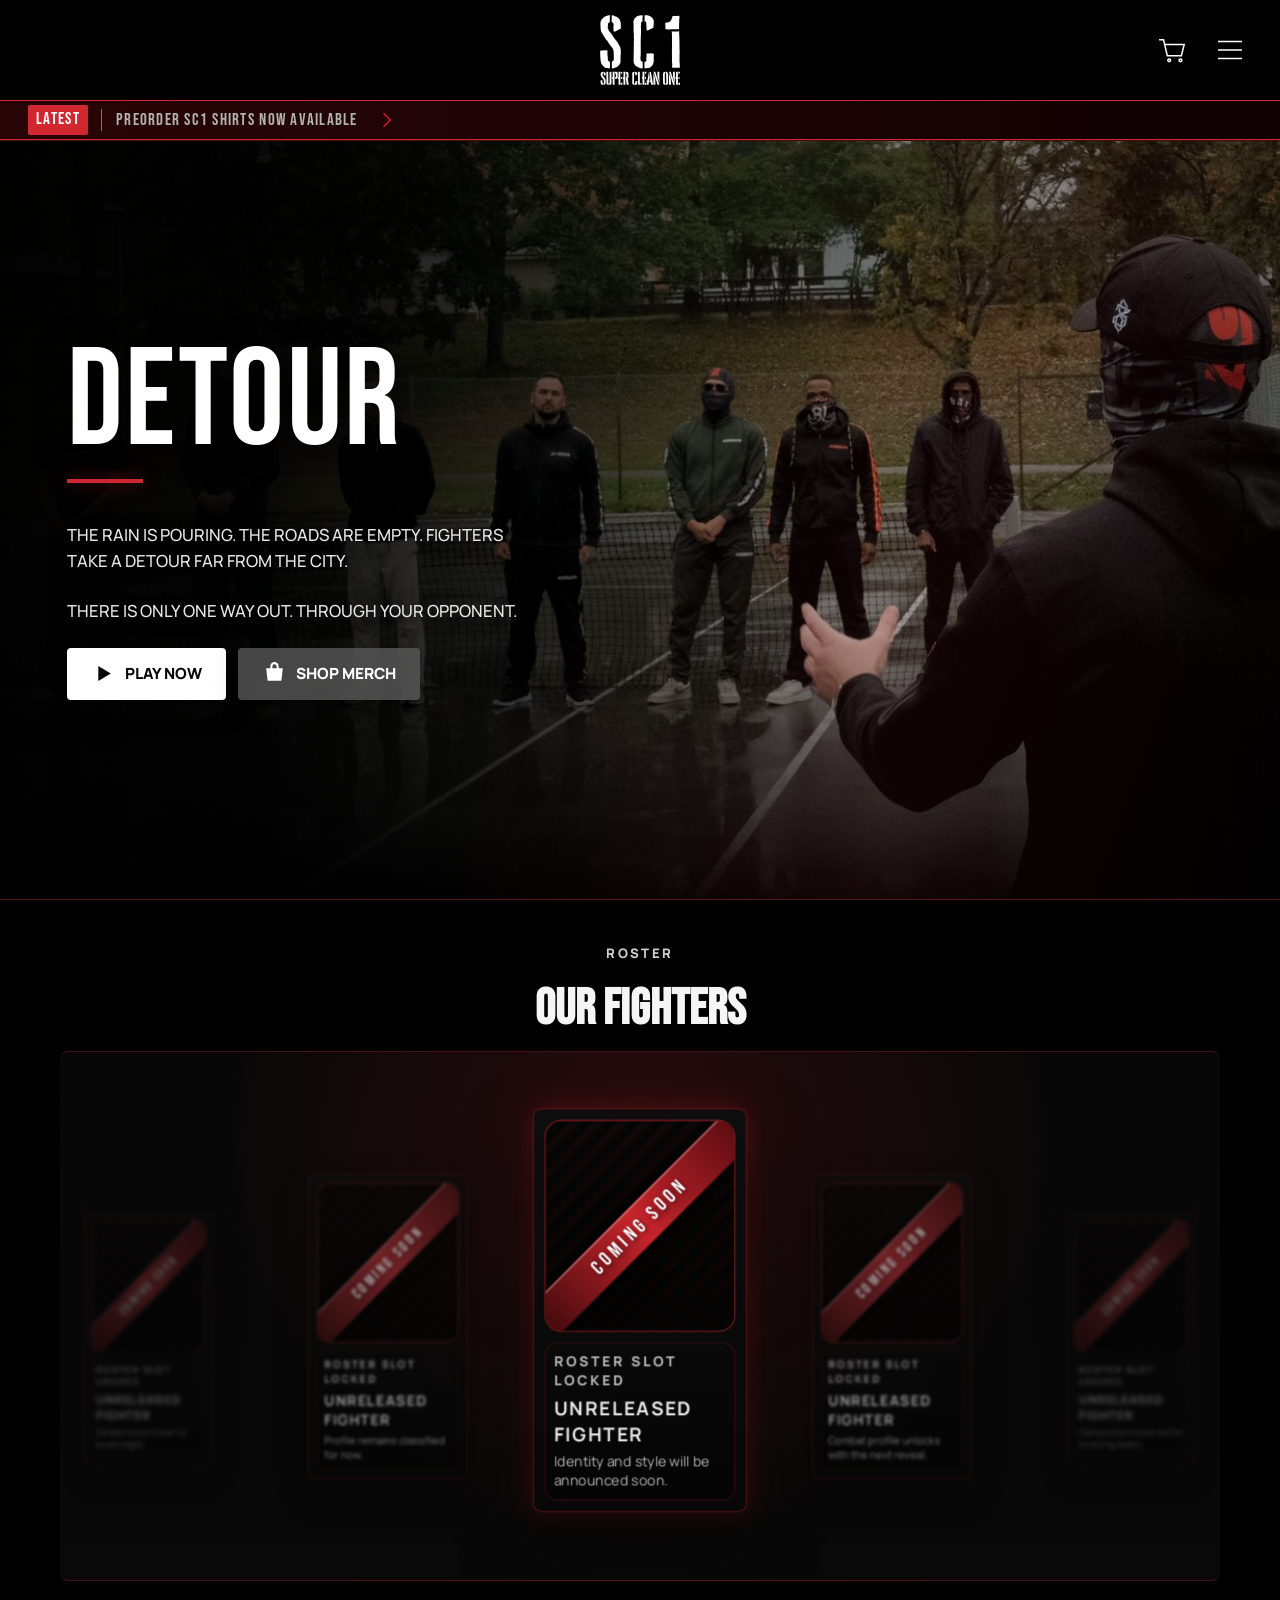
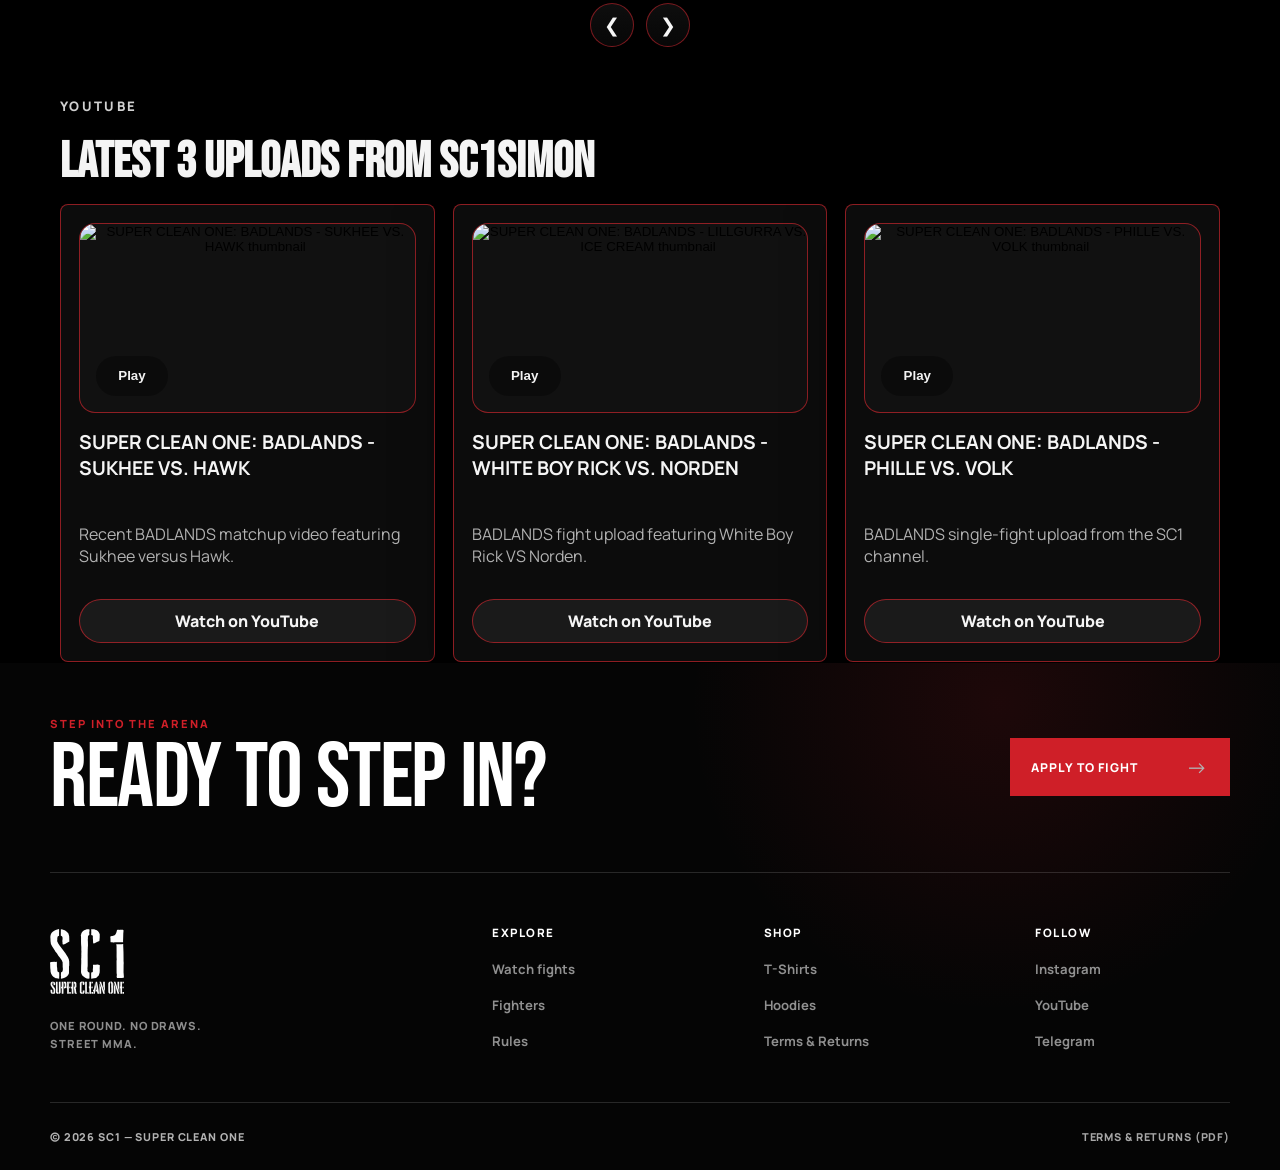
==== index.html @ 1b4fb719 "Add files via upload" ====
<!doctype html>
<html lang="en">
  <head>
    <meta charset="UTF-8" />
    <meta name="viewport" content="width=device-width, initial-scale=1.0" />
    <title>SC1 / Super Clean One | Street MMA by SC1Simon</title>
    <meta
      name="description"
      content="Official SC1 (Super Clean One) website by SC1Simon. Watch street MMA fights, meet the fighters, read the rules, apply to compete, and shop official merch."
    />
    <meta name="author" content="SC1Simon" />
    <meta name="robots" content="index,follow,max-image-preview:large,max-snippet:-1,max-video-preview:-1" />
    <link rel="canonical" href="https://supercleanone.com/" />
    <meta property="og:site_name" content="SC1 / Super Clean One" />
    <meta property="og:type" content="website" />
    <meta property="og:locale" content="en_US" />
    <meta property="og:title" content="SC1 / Super Clean One | Street MMA by SC1Simon" />
    <meta
      property="og:description"
      content="Official SC1 website by SC1Simon for street MMA fights, fighters, rules, applications, and official Super Clean One merch."
    />
    <meta property="og:url" content="https://supercleanone.com/" />
    <meta property="og:image" content="https://supercleanone.com/sc3.jpg" />
    <meta property="og:image:alt" content="SC1 Super Clean One street MMA fighters" />
    <meta name="twitter:card" content="summary_large_image" />
    <meta name="twitter:title" content="SC1 / Super Clean One | Street MMA by SC1Simon" />
    <meta
      name="twitter:description"
      content="Official SC1 website by SC1Simon for street MMA fights, fighters, rules, applications, and official merch."
    />
    <meta name="twitter:image" content="https://supercleanone.com/sc3.jpg" />
    <meta name="twitter:image:alt" content="SC1 Super Clean One street MMA fighters" />
    <meta name="theme-color" content="#050505" />
    <link rel="me" href="https://linktr.ee/sc1simon" />
    <link rel="me" href="https://www.instagram.com/sc1simon/" />
    <link rel="me" href="https://www.youtube.com/@sc1simon" />
    <link rel="me" href="https://kick.com/sc1simon" />
    <link rel="preconnect" href="https://fonts.googleapis.com" />
    <link rel="preconnect" href="https://fonts.gstatic.com" crossorigin />
    <link
      href="https://fonts.googleapis.com/css2?family=Bebas+Neue&family=Cinzel:wght@600;700;800&family=Manrope:wght@400;500;600;700;800&display=swap"
      rel="stylesheet"
    />
    <link rel="stylesheet" href="style.css?v=20261017hero1" />
    <link rel="icon" href="favicon.ico" type="image/x-icon" />
    <script type="application/ld+json">
      {
        "@context": "https://schema.org",
        "@graph": [
          {
            "@type": "Organization",
            "@id": "https://supercleanone.com/#organization",
            "name": "SC1",
            "alternateName": ["Super Clean One", "SC1Simon"],
            "url": "https://supercleanone.com/",
            "description": "SC1, also known as Super Clean One, is the street MMA platform and official brand connected to SC1Simon.",
            "logo": {
              "@type": "ImageObject",
              "url": "https://supercleanone.com/sc1.svg"
            },
            "sameAs": [
              "https://linktr.ee/sc1simon",
              "https://www.instagram.com/sc1simon/",
              "https://www.youtube.com/@sc1simon",
              "https://kick.com/sc1simon"
            ]
          },
          {
            "@type": "WebSite",
            "@id": "https://supercleanone.com/#website",
            "url": "https://supercleanone.com/",
            "name": "SC1",
            "alternateName": "Super Clean One",
            "description": "Official SC1 and Super Clean One website by SC1Simon.",
            "publisher": {
              "@id": "https://supercleanone.com/#organization"
            },
            "inLanguage": "en"
          },
          {
            "@type": "WebPage",
            "@id": "https://supercleanone.com/#webpage",
            "url": "https://supercleanone.com/",
            "name": "SC1 / Super Clean One | Street MMA by SC1Simon",
            "description": "Official SC1 website by SC1Simon for street MMA fights, fighters, rules, applications, and official merchandise.",
            "isPartOf": {
              "@id": "https://supercleanone.com/#website"
            },
            "about": {
              "@id": "https://supercleanone.com/#organization"
            },
            "primaryImageOfPage": {
              "@type": "ImageObject",
              "url": "https://supercleanone.com/sc3.jpg"
            },
            "inLanguage": "en"
          }
        ]
      }
    </script>
    <link rel="stylesheet" href="navigation.css?v=20260930nav5" />
  </head>
  <body>
    <div class="page-shell">
      <div class="file-notice" id="fileNotice" hidden>
        <div class="wrap file-notice-inner">
          <strong>YouTube playback needs the localhost version of this site.</strong>
          <a href="http://localhost:8081/" target="_blank" rel="noopener noreferrer">Open localhost version</a>
        </div>
      </div>

<div id="sc1-navigation"></div>

      <main id="app-view-shell">
        <section class="app-view is-active" data-view="home">
          <main id="top">
            <section class="hero hero-video" aria-labelledby="home-feature-title">
              <div class="hero-media" aria-hidden="true">
                <img class="hero-media-video" src="sc1hero.jpeg" alt="" />
                <div class="hero-media-overlay"></div>
              </div>
              <div class="hero-feature">
                <h1 class="hero-feature-title" id="home-feature-title">Detour</h1>

                <p class="hero-feature-description">
                  THE RAIN IS POURING. THE ROADS ARE EMPTY. FIGHTERS TAKE A DETOUR FAR FROM THE CITY.<br>
                  THERE IS ONLY ONE WAY OUT. THROUGH YOUR OPPONENT.
                </p>
                <div class="hero-actions">
                  <a class="button hero-play-button" href="https://www.youtube.com/playlist?list=PLPYLKNd1GJ5s" target="_blank" rel="noopener noreferrer">
                    <svg viewBox="0 0 24 24" aria-hidden="true"><path d="M7 4.8v14.4L19 12 7 4.8Z"></path></svg>
                    PLAY NOW
                  </a>
                  <button class="button hero-info-button tab-button" type="button" data-view="webshop">
                    <svg viewBox="0 0 24 24" aria-hidden="true"><path d="M4 7h16l-1.4 12H5.4L4 7Zm4-2a4 4 0 0 1 8 0v2h-2V5a2 2 0 0 0-4 0v2H8V5Z"></path></svg>
                    SHOP MERCH
                  </button>
                </div>
              </div>
            </section>

            <section class="section wrap" id="fighters">
              <div class="section-heading">
                <p class="eyebrow">Roster</p>
                <h2>Our Fighters</h2>
              </div>

              <div class="fighter-carousel" data-fighter-carousel>
                <div class="fighter-viewport">
                  <div class="fighter-track">
                    <article class="fighter-card is-active">
                      <div class="fighter-media">
                        <video autoplay muted loop playsinline preload="metadata" poster="https://images.pexels.com/videos/6296158/free-video-6296158.jpg">
                          <source src="sc1header.mp4#t=2" type="video/mp4" />
                        </video>
                        <div class="fighter-media-mask" aria-hidden="true"></div>
                        <div class="fighter-ribbon" aria-hidden="true"><span>COMING SOON</span></div>
                      </div>
                      <div class="fighter-copy fighter-copy-obscured">
                        <p class="fighter-placeholder-kicker">Roster slot locked</p>
                        <h3>Unreleased Fighter</h3>
                        <p>Details reveal closer to event night.</p>
                      </div>
                    </article>

                    <article class="fighter-card">
                      <div class="fighter-media">
                        <video autoplay muted loop playsinline preload="metadata" poster="https://images.pexels.com/videos/6296158/free-video-6296158.jpg">
                          <source src="sc1header.mp4#t=9" type="video/mp4" />
                        </video>
                        <div class="fighter-media-mask" aria-hidden="true"></div>
                        <div class="fighter-ribbon" aria-hidden="true"><span>COMING SOON</span></div>
                      </div>
                      <div class="fighter-copy fighter-copy-obscured">
                        <p class="fighter-placeholder-kicker">Roster slot locked</p>
                        <h3>Unreleased Fighter</h3>
                        <p>Profile remains classified for now.</p>
                      </div>
                    </article>

                    <article class="fighter-card">
                      <div class="fighter-media">
                        <video autoplay muted loop playsinline preload="metadata" poster="https://images.pexels.com/videos/6296158/free-video-6296158.jpg">
                          <source src="sc1header.mp4#t=14" type="video/mp4" />
                        </video>
                        <div class="fighter-media-mask" aria-hidden="true"></div>
                        <div class="fighter-ribbon" aria-hidden="true"><span>COMING SOON</span></div>
                      </div>
                      <div class="fighter-copy fighter-copy-obscured">
                        <p class="fighter-placeholder-kicker">Roster slot locked</p>
                        <h3>Unreleased Fighter</h3>
                        <p>Identity and style will be announced soon.</p>
                      </div>
                    </article>

                    <article class="fighter-card">
                      <div class="fighter-media">
                        <video autoplay muted loop playsinline preload="metadata" poster="https://images.pexels.com/videos/6296158/free-video-6296158.jpg">
                          <source src="sc1header.mp4#t=18" type="video/mp4" />
                        </video>
                        <div class="fighter-media-mask" aria-hidden="true"></div>
                        <div class="fighter-ribbon" aria-hidden="true"><span>COMING SOON</span></div>
                      </div>
                      <div class="fighter-copy fighter-copy-obscured">
                        <p class="fighter-placeholder-kicker">Roster slot locked</p>
                        <h3>Unreleased Fighter</h3>
                        <p>Combat profile unlocks with the next reveal.</p>
                      </div>
                    </article>

                    <article class="fighter-card">
                      <div class="fighter-media">
                        <video autoplay muted loop playsinline preload="metadata" poster="https://images.pexels.com/videos/6296158/free-video-6296158.jpg">
                          <source src="sc1header.mp4#t=22" type="video/mp4" />
                        </video>
                        <div class="fighter-media-mask" aria-hidden="true"></div>
                        <div class="fighter-ribbon" aria-hidden="true"><span>COMING SOON</span></div>
                      </div>
                      <div class="fighter-copy fighter-copy-obscured">
                        <p class="fighter-placeholder-kicker">Roster slot locked</p>
                        <h3>Unreleased Fighter</h3>
                        <p>Card position reserved for incoming talent.</p>
                      </div>
                    </article>
                  </div>
                </div>
                <div class="fighter-controls" aria-label="Fighter carousel controls">
                  <button class="fighter-nav fighter-nav-prev" type="button" data-fighter-prev aria-label="Show previous fighter">&#10094;</button>
                  <button class="fighter-nav fighter-nav-next" type="button" data-fighter-next aria-label="Show next fighter">&#10095;</button>
                </div>
              </div>
            </section>

            <section class="section wrap" id="videos">
              <div class="section-heading">
                <p class="eyebrow">YouTube</p>
                <h2>Latest 3 uploads from sc1simon</h2>
              </div>
                 <!-- <p>Youtube video selction update.</p> -->
              <div class="video-grid">
                  <article class="video-card">
                  <button class="video-frame video-trigger" type="button" data-video-id="k3VHu0-hpQ0" data-video-title="SUPER CLEAN ONE: BADLANDS - SUKHEE VS. HAWK" aria-label="Play SUPER CLEAN ONE BADLANDS SUKHEE VS HAWK">
                    <img src="https://i.ytimg.com/vi/k3VHu0-hpQ0/hqdefault.jpg" alt="SUPER CLEAN ONE: BADLANDS - SUKHEE VS. HAWK thumbnail" />
                    <span class="play-badge">Play</span>
                  </button>
                  <h3>SUPER CLEAN ONE: BADLANDS - SUKHEE VS. HAWK</h3>
                  <p>Recent BADLANDS matchup video featuring Sukhee versus Hawk.</p>
                  <a class="video-link" href="https://www.youtube.com/watch?v=k3VHu0-hpQ0&t=8s" target="_blank" rel="noopener noreferrer">Watch on YouTube</a>
                </article>

                   <article class="video-card">
                    <button class="video-frame video-trigger" type="button" data-video-id="allAbmKfoO0" data-video-title="SUPER CLEAN ONE: BADLANDS - LILLGURRA VS. ICE CREAM" aria-label="Play SUPER CLEAN ONE BADLANDS LILLGURRA VS ICE CREAM">
                    <img src="https://img.youtube.com/vi/allAbmKfoO0/hqdefault.jpg" alt="SUPER CLEAN ONE: BADLANDS - LILLGURRA VS. ICE CREAM thumbnail" />
                    <span class="play-badge">Play</span>
                    </button>
                    <h3>SUPER CLEAN ONE: BADLANDS - WHITE BOY RICK VS. NORDEN</h3>
                    <p>BADLANDS fight upload featuring White Boy Rick VS Norden.</p>
                    <a class="video-link" href="https://youtu.be/allAbmKfoO0?si=AfAGwlllGnm7_3hS" target="_blank" rel="noopener noreferrer">Watch on YouTube</a>
                  </article>
                <article class="video-card">
                  <button class="video-frame video-trigger" type="button" data-video-id="M23rOOVJ6Jk" data-video-title="SUPER CLEAN ONE: BADLANDS - PHILLE VS. VOLK" aria-label="Play SUPER CLEAN ONE BADLANDS PHILLE VS VOLK">
                    <img src="https://i.ytimg.com/vi/M23rOOVJ6Jk/hqdefault.jpg" alt="SUPER CLEAN ONE: BADLANDS - PHILLE VS. VOLK thumbnail" />
                    <span class="play-badge">Play</span>
                  </button>
                  <h3>SUPER CLEAN ONE: BADLANDS - PHILLE VS. VOLK</h3>
                  <p>BADLANDS single-fight upload from the SC1 channel.</p>
                  <a class="video-link" href="https://www.youtube.com/watch?v=M23rOOVJ6Jk" target="_blank" rel="noopener noreferrer">Watch on YouTube</a>
                </article>

              </div>
            </section>
          </main>
        </section>

        <section class="app-view" data-view="about">
          <div class="about-shell wrap">
            <div class="about-hero-card">
              <p class="about-eyebrow">SC1 Rules</p>
              <h1>sc1simon – ONE ROUND MMA BATTLE 1v1</h1>
              <p class="about-intro">Official competition rules for the SC1 one-round format, designed for controlled full-contact competition with fighter safety as the priority.</p>
            </div>

            <div class="about-quick-nav" aria-label="SC1 rules sections">
              <button class="about-quick-link" type="button" data-about-target="about-format">Format</button>
              <button class="about-quick-link" type="button" data-about-target="about-equipment">Equipment</button>
              <button class="about-quick-link" type="button" data-about-target="about-techniques">Techniques</button>
              <button class="about-quick-link" type="button" data-about-target="about-safety">Safety</button>
              <button class="about-quick-link" type="button" data-about-target="about-compensation">Compensation</button>
              <button class="about-quick-link" type="button" data-about-target="about-conduct">Conduct</button>
            </div>

            <div class="about-grid">
              <article class="about-card about-card--feature" id="about-format">
                <h2>1. Format</h2>
                <ul>
                  <li>The match consists of one round with no time limit.</li>
                  <li>The bout may be decided by knockout, technical knockout, choke submission, or referee stoppage.</li>
                  <li>The referee may stop or conclude the match at any time in the interest of fighter safety.</li>
                  <li>The match is conducted as controlled full contact competition under these rules.</li>
                  <li>Participation is voluntary and based on informed consent.</li>
                </ul>
              </article>

              <article class="about-card about-card--side" id="about-equipment">
                <h2>2. Equipment</h2>
                <ul>
                  <li>Mandatory MMA gloves, provided by SC1.</li>
                  <li>Mandatory mouthguard, provided by fighter.</li>
                  <li>Mandatory groin protection, provided by fighter.</li>
                  <li>Optional hand wraps, provided by fighter.</li>
                </ul>
              </article>

              <article class="about-card about-card--feature" id="about-techniques">
                <h2>3. Permitted Techniques</h2>
                <ul>
                  <li>Punches, elbows, kicks, knees and headbutts.</li>
                  <li>Wrestling, clinch work, takedowns, and positional control.</li>
                  <li>Choke submissions.</li>
                  <li>Pulling clothes.</li>
                  <li>Grabbing the fence.</li>
                </ul>
                <h3>Prohibited Techniques</h3>
                <ul>
                  <li>Joint locks or limb submissions.</li>
                  <li>Strikes to the back of the head, spine, groin, or throat.</li>
                  <li>Knees or kicks to the head of a grounded opponent (grounded as in any of the following parts touch the ground: knee, elbow, buttocks).</li>
                  <li>Eye gouging, biting or pulling hair.</li>
                </ul>
                <p class="about-note">The referee has final authority over rule enforcement.</p>
              </article>

              <article class="about-card about-card--side" id="about-safety">
                <h2>4. Safety and Consent</h2>
                <ul>
                  <li>Fighters compete only while conscious and able to defend themselves.</li>
                  <li>If a fighter loses consciousness or cannot intelligently defend, the referee will immediately stop the match.</li>
                  <li>No further contact is permitted after a stoppage.</li>
                </ul>
              </article>

              <article class="about-card" id="about-compensation">
                <h2>5. Compensation</h2>
                <ul>
                  <li>Each fighter receives participation compensation of 500 SEK / 50 EURO upon entering the match and competing in good faith.</li>
                  <li>An additional discretionary performance bonus of 500–2500 SEK / 50–250 EURO may be awarded based on overall performance and competitiveness.</li>
                  <li>Total potential compensation per fighter ranges between 500–3000 SEK / 50–300 EURO.</li>
                  <li>A fighter may voluntarily stop the match at any time, including while still capable of continuing. Doing so results in a loss and forfeits participation compensation. Safety and freedom of choice take priority.</li>
                </ul>
              </article>

              <article class="about-card" id="about-conduct">
                <h2>6. Matching and Conduct</h2>
                <ul>
                  <li>Fighters are matched as closely as possible in weight and skill level.</li>
                  <li>Standard maximum weight difference is 5 kg unless mutually agreed.</li>
                  <li>Unsportsmanlike conduct may result in disqualification.</li>
                  <li>All participants acknowledge the inherent risks of full contact competition and must sign a waiver prior to competing.</li>
                </ul>
              </article>
            </div>
          </div>
        </section>

        <section class="app-view" data-view="webshop"></section>
        <section class="app-view" data-view="athletes"></section>
        <section class="app-view" data-view="gallery"></section>
        <section class="app-view" data-view="apply">
          <main class="apply-main wrap" aria-label="Apply page">
            <section class="apply-banner" aria-label="Apply banner">
              <div class="apply-banner-copy wrap">
              </div>
            </section>

            <section class="apply-intro wrap" aria-labelledby="apply-title">
              <h1 class="apply-title" id="apply-title"><span class="apply-title-line">Apply To Fight</span><span class="apply-title-line">Under SC1</span></h1>
              <p class="apply-subhead"><strong>If the foundation of our fight club doesn’t fit you, don’t even bother to contact us</strong></p>
              <p class="apply-step"><strong>STEP 1: DOWNLOAD THE APP TELEGRAM FROM YOUR APP-STORE</strong></p>
              <p class="apply-step"><strong>STEP 2: WRITE TO US - OUR USERNAME IS: Sc1Simon</strong></p>
              <p class="apply-or">or click here:</p>
              <a class="apply-link" href="https://telegram.me/+ohwFt9qF6LZlNjE8" target="_blank" rel="noopener noreferrer">https://telegram.me/+ohwFt9qF6LZlNjE8</a>
              <hr class="apply-divider" />
              <a class="apply-rules-btn" href="index.html#about">RULES</a>
              <p class="apply-help"><em>If you are having trouble with the Telegram app, Follow this instructions:</em></p>
              <p class="apply-help"><em>If you can't send a message to us in Telegram because of the problem that we are not "mutual contact", simply follow this steps: When you reach homescreen, tap the search icon at the top right. Type: Spam info bot and open the chat Press on RESTART and then "Can't message non-contacts" and then confirm the last question.</em></p>
            </section>
          </main>
        </section>
      </main>

      <div class="video-modal" id="videoModal" hidden>
        <div class="video-modal-backdrop" data-close-video></div>
        <div class="video-modal-dialog" role="dialog" aria-modal="true" aria-labelledby="videoModalTitle">
          <div class="video-modal-head">
            <h2 id="videoModalTitle">SC1 Video</h2>
            <button class="video-modal-close" id="closeVideoModal" type="button" aria-label="Close video">Close</button>
          </div>
          <div class="video-modal-player" id="videoModalPlayer"></div>
        </div>
      </div>
    </div>

    <script src="sc1-config.js"></script>
    <script src="navigation.js?v=20260930nav4"></script>
    <script src="app.js?v=20260930nav2"></script>
  </body>
</html>
---- style.css ----
:root {
  --bg: #050505;
  --paper: rgba(14, 14, 14, 0.9);
  --ink: #f5f5f5;
  --muted: #b2b2b2;
  --line: rgba(255, 255, 255, 0.22);
  --shop-outline-red: #d3272f;
  --shop-outline-red-soft: rgba(211, 39, 47, 0.65);
  --accent: #dcdcdc;
  --accent-dark: #7a7a7a;
  --shadow: 0 22px 56px rgba(0, 0, 0, 0.5);
  --radius: 8px;
}

body[data-active-view="home"] {
  --line: var(--shop-outline-red-soft);
}

body[data-active-view="home"] .fight-card:hover,
body[data-active-view="home"] .video-card:hover,
body[data-active-view="home"] .fighter-card:hover,
body[data-active-view="home"] .live-card-item-featured,
body[data-active-view="home"] .site-footer-btn:hover,
body[data-active-view="home"] .social-strip a {
  border-color: var(--shop-outline-red-soft);
}

* {
  box-sizing: border-box;
}

html {
  scroll-behavior: smooth;
}

body {
  margin: 0;
  font-family: "Manrope", "Segoe UI", sans-serif;
  color: var(--ink);
  background:
    radial-gradient(circle at 15% 0%, rgba(255, 255, 255, 0.12), transparent 34%),
    radial-gradient(circle at 86% 14%, rgba(180, 180, 180, 0.1), transparent 30%),
    linear-gradient(180deg, #050505 0%, #111111 100%);
}

/* Hide page-level scrollbar on non-gallery pages; gallery uses its own scroller. */
html,
body {
  -ms-overflow-style: auto;
  scrollbar-width: thin;
  scrollbar-color: rgba(255, 255, 255, 0.25) transparent;
}

*::-webkit-scrollbar {
  width: 10px;
  height: 10px;
}

*::-webkit-scrollbar-thumb {
  background: rgba(255, 255, 255, 0.25);
}

*::-webkit-scrollbar-track {
  background: transparent;
}

a {
  color: inherit;
  text-decoration: none;
}

.page-shell {
  position: relative;
  min-height: 100vh;
  overflow-x: hidden;
}

.page-shell::before,
.page-shell::after {
  content: "";
  position: absolute;
  inset: auto;
  pointer-events: none;
}

.page-shell::before {
  top: 84px;
  right: -120px;
  width: 320px;
  height: 320px;
  border-radius: 50%;
  background: rgba(255, 255, 255, 0.04);
  filter: blur(18px);
}

.page-shell::after {
  left: -120px;
  bottom: 180px;
  width: 280px;
  height: 280px;
  border-radius: 50%;
  background: rgba(255, 255, 255, 0.03);
  filter: blur(22px);
}

.wrap {
  width: min(1160px, calc(100vw - 40px));
  margin: 0 auto;
}

.app-view {
  display: none;
}

.app-view.is-active {
  display: block;
}

.app-view > main {
  padding-top: 0;
}

.site-nav .tab-button {
  padding: 9px 12px;
  border: 0;
  border-radius: 6px;
  background: transparent;
  color: var(--muted);
  position: relative;
  overflow: hidden;
  transition: none;
  font: inherit;
  font-weight: 700;
  text-transform: uppercase;
  letter-spacing: 0.06em;
  font-size: 0.9rem;
  cursor: pointer;
}

.site-nav .tab-button::after {
  content: "";
  position: absolute;
  left: 10px;
  right: 10px;
  bottom: 4px;
  height: 2px;
  background: linear-gradient(90deg, transparent, rgba(255, 255, 255, 0.95), transparent);
  transform: scaleX(0);
  opacity: 0;
  transition: none;
}

.site-nav .tab-button:hover,
.site-nav .tab-button.active {
  background: transparent;
  color: var(--ink);
  transform: none;
  filter: none;
  text-shadow: none;
}

.site-nav .tab-button:hover::after,
.site-nav .tab-button.active::after {
  transform: scaleX(1);
  opacity: 1;
}

.file-notice {
  position: sticky;
  top: 0;
  z-index: 40;
  border-bottom: 1px solid var(--line);
  background: rgba(8, 8, 8, 0.94);
  backdrop-filter: blur(12px);
}

.file-notice-inner {
  display: flex;
  justify-content: space-between;
  align-items: center;
  gap: 16px;
  padding: 12px 0;
}

.file-notice strong {
  color: var(--ink);
}

.file-notice a {
  display: inline-flex;
  align-items: center;
  justify-content: center;
  min-height: 40px;
  padding: 0 14px;
  border: 1px solid var(--line);
  border-radius: 999px;
  background: rgba(255, 255, 255, 0.08);
  color: var(--ink);
  font-weight: 800;
}

.site-footer {
  padding: 18px 0 24px;
}

.site-footer-social {
  display: flex;
  justify-content: flex-end;
  align-items: center;
  gap: 8px;
}

.site-footer-btn {
  display: inline-flex;
  align-items: center;
  justify-content: center;
  min-height: 34px;
  min-width: 34px;
  padding: 0;
  border: 1px solid var(--line);
  border-radius: 999px;
  background: rgba(255, 255, 255, 0.05);
  color: var(--muted);
  transition: color 0.24s ease, border-color 0.24s ease, transform 0.24s ease, background 0.24s ease;
}

.site-footer-btn svg {
  width: 16px;
  height: 16px;
  display: block;
  stroke: currentColor;
  stroke-width: 1.8;
  fill: none;
}

.site-footer-btn:hover {
  color: var(--ink);
  border-color: rgba(255, 255, 255, 0.42);
  background: rgba(255, 255, 255, 0.1);
  transform: translateY(-1px);
}

.site-header {
  display: flex;
  justify-content: space-between;
  align-items: center;
  gap: 16px;
  padding: 6px 0 2px;
  z-index: 35;
  transition: none;
}

main {
  padding-top: 0;
}

.brand {
  display: inline-flex;
  align-items: center;
  gap: 14px;
}

.brand-logo {
  width: 68px;
  height: 68px;
  border-radius: 8px;
  object-fit: contain;
  padding: 4px;
  display: block;
}

.brand-mark {
  display: inline-flex;
  align-items: center;
  justify-content: center;
  width: 68px;
  height: 68px;
  border-radius: 8px;
  background: #f1f1f1;
  color: #111;
  font-family: "Bebas Neue", Impact, sans-serif;
  font-size: 2rem;
  letter-spacing: 0.08em;
}

.brand-copy {
  font-weight: 800;
  letter-spacing: 0.02em;
}

.site-nav {
  display: inline-flex;
  gap: 8px;
  padding: 8px;
  border: 0;
  border-radius: 8px;
  background: transparent;
  backdrop-filter: blur(10px);
  box-shadow: none;
  overflow: visible;
}

.site-nav-desktop {
  display: none;
}

#primaryNav {
  display: none;
}

.site-nav-right {
  justify-self: end;
}

.site-nav a {
  padding: 9px 12px;
  border-radius: 6px;
  border: 0;
  background: transparent;
  color: var(--muted);
  position: relative;
  overflow: hidden;
  transition: none;
  font-weight: 700;
  text-transform: uppercase;
  letter-spacing: 0.06em;
  font-size: 0.9rem;
}

.site-nav a::after {
  content: "";
  position: absolute;
  left: 10px;
  right: 10px;
  bottom: 4px;
  height: 2px;
  background: linear-gradient(90deg, transparent, rgba(255, 255, 255, 0.95), transparent);
  transform: scaleX(0);
  opacity: 0;
  transition: none;
}

.site-nav a:hover {
  background: transparent;
  color: var(--ink);
  transform: none;
  filter: none;
  text-shadow: none;
}

.site-nav a.active,
.site-nav a[aria-current="page"] {
  background: transparent;
  color: var(--ink);
  transform: none;
  filter: none;
  text-shadow: none;
}

.site-nav a:hover::after {
  transform: scaleX(1);
  opacity: 1;
}

.site-nav a.active::after,
.site-nav a[aria-current="page"]::after {
  transform: scaleX(1);
  opacity: 1;
}

.site-nav .nav-cta {
  display: inline-flex;
}

.nav-dropdown {
  position: relative;
  display: inline-flex;
  align-items: center;
  padding-bottom: 10px;
  margin-bottom: -10px;
}

.nav-dropdown::after {
  content: "";
  position: absolute;
  top: 100%;
  left: -24px;
  right: -24px;
  height: 14px;
}

.nav-dropdown-trigger {
  display: inline-flex;
  align-items: center;
  gap: 6px;
}

.nav-dropdown-trigger:focus-visible {
  outline: 1px solid rgba(255, 255, 255, 0.55);
  outline-offset: 2px;
}

.dropdown-caret {
  font-size: 0.66em;
  line-height: 1;
}

.nav-dropdown-menu {
  position: absolute;
  top: calc(100% - 1px);
  right: 0;
  min-width: 132px;
  padding: 4px;
  border: 1px solid var(--line);
  border-radius: 8px;
  background: rgba(8, 8, 8, 0.96);
  box-shadow: 0 14px 28px rgba(0, 0, 0, 0.5);
  display: flex;
  flex-direction: column;
  gap: 2px;
  z-index: 120;
  opacity: 0;
  visibility: hidden;
  transform: translateY(6px);
  transition: opacity 0.14s ease, transform 0.14s ease, visibility 0s linear 0.18s;
}

.nav-dropdown:hover .nav-dropdown-menu,
.nav-dropdown:focus-within .nav-dropdown-menu,
.nav-dropdown.is-open .nav-dropdown-menu {
  opacity: 1;
  visibility: visible;
  transform: translateY(0);
  transition-delay: 0s;
}

.nav-dropdown-link {
  width: 100%;
  text-align: left;
  padding: 10px 12px;
  border: 0;
  border-radius: 6px;
  background: transparent;
  color: var(--muted);
  font: inherit;
  font-weight: 700;
  text-transform: uppercase;
  letter-spacing: 0.06em;
  font-size: 0.82rem;
  cursor: pointer;
  text-decoration: none;
}

.nav-dropdown-link:hover,
.nav-dropdown-link:focus-visible {
  color: var(--ink);
  background: rgba(255, 255, 255, 0.08);
  outline: none;
}

.menu-close {
  display: none;
}

.nav-toggle {
  display: none;
  align-items: center;
  justify-content: center;
  min-height: 46px;
  padding: 0 16px;
  border: 1px solid var(--line);
  border-radius: 8px;
  background: rgba(255, 255, 255, 0.06);
  color: var(--ink);
  font: inherit;
  font-weight: 800;
  cursor: pointer;
}

.hero {
  position: relative;
  display: grid;
  grid-template-columns: minmax(0, 1fr);
  gap: 24px;
  align-items: stretch;
  padding: 16px 0 20px;
}

.hero-video {
  min-height: 720px;
  padding: 0 0 24px;
  border-radius: 0;
  overflow: hidden;
}

.hero-media {
  position: absolute;
  inset: 0;
  background: #050505;
}

.hero-media-video {
  width: 100%;
  height: 100%;
  border: 0;
  object-fit: cover;
  object-position: center 30%;
  display: block;
}

.hero-media-overlay {
  position: absolute;
  top: 0;
  left: 0;
  width: 100%;
  height: 44%;
  background:
    linear-gradient(180deg, rgba(6, 6, 6, 0.7), rgba(30, 30, 30, 0.42) 58%, rgba(6, 6, 6, 0));
}

.hero-floating-title {
  position: absolute;
  top: clamp(44px, 9vw, 120px);
  left: 50%;
  margin: 0;
  z-index: 2;
  pointer-events: none;
  transform: translateX(-50%);
  font-family: "Cinzel", "Times New Roman", serif;
  font-size: clamp(2.1rem, 6.5vw, 5.2rem);
  line-height: 0.95;
  letter-spacing: 0.08em;
  text-transform: uppercase;
  color: var(--shop-outline-red);
  -webkit-text-stroke: 0.6px rgba(8, 8, 8, 0.65);
  text-shadow:
    0 1px 0 rgba(20, 8, 8, 0.92),
    0 2px 0 rgba(18, 7, 7, 0.88),
    0 3px 0 rgba(15, 6, 6, 0.84),
    0 7px 14px rgba(0, 0, 0, 0.56),
    0 14px 28px rgba(0, 0, 0, 0.44),
    0 0 24px rgba(211, 39, 47, 0.38);
  mix-blend-mode: normal;
  animation: heroTitleFloat 4.6s ease-in-out infinite;
}



.hero-copy,
.feature-card,
.format-card,
.quote-panel,
.stack-item,
.cta-panel {
  border: 1px solid var(--line);
  border-radius: var(--radius);
  background: var(--paper);
  box-shadow: var(--shadow);
  backdrop-filter: blur(10px);
}

.hero-copy {
  position: relative;
  z-index: 1;
  display: grid;
  align-self: start;
  align-content: start;
  justify-items: center;
  text-align: center;
  width: 100%;
  max-width: 100%;
  justify-self: stretch;
  padding: clamp(24px, 3.2vw, 42px);
  min-height: auto;
  background: linear-gradient(180deg, rgba(18, 18, 18, 0.62), rgba(18, 18, 18, 0.52));
}

.hero-copy h1 {
  font-size: clamp(2rem, 5.6vw, 3.8rem);
  max-width: none;
  white-space: nowrap;
  margin-inline: auto;
}

.eyebrow {
  margin: 0 0 14px;
  color: #d0d0d0;
  font-size: 0.82rem;
  font-weight: 800;
  letter-spacing: 0.18em;
  text-transform: uppercase;
}

h1,
h2,
h3,
strong {
  color: var(--ink);
}

h1,
h2,
h3 {
  margin: 0;
  white-space: pre-line;
}

h1 {
  max-width: 11ch;
  font-family: "Bebas Neue", Impact, sans-serif;
  font-size: clamp(4rem, 10vw, 7rem);
  line-height: 0.92;
  letter-spacing: 0.02em;
  text-transform: uppercase;
}

h2 {
  font-family: "Bebas Neue", Impact, sans-serif;
  font-size: clamp(2rem, 4vw, 3.1rem);
  line-height: 0.95;
  text-transform: uppercase;
}

h3 {
  font-size: 1.2rem;
  margin-bottom: 10px;
}

p,
span {
  color: var(--muted);
  white-space: pre-line;
}

.hero-text,
.feature-card p,
.format-card p,
.quote-panel p,
.cta-panel p,
.stack-item span {
  line-height: 1.7;
}

.hero-text {
  max-width: 60ch;
  margin: 18px 0 0;
  font-size: 1.08rem;
}

.hero-actions {
  display: flex;
  gap: 12px;
  flex-wrap: nowrap;
  margin-top: 0;
  justify-content: flex;
  align-items: flex-end;
  position: absolute;
  left: clamp(12px, 2vw, 24px);
  right: clamp(12px, 2vw, 24px);
  bottom: clamp(12px, 2vw, 24px);
  z-index: 3;
  pointer-events: none;
}

.hero-actions .button {
  pointer-events: auto;
}

.about-shell {
  padding: 18px 0 34px;
  display: flex;
  flex-direction: column;
  align-items: center;
  gap: 16px;
}
@media (max-width: 600px) {
  .apply-intro {
    padding: 0 16px;
    text-align: left;
  }

  .apply-title {
    font-size: clamp(24px, 7vw, 32px);
    line-height: 1.2;
  }

  .apply-link {
    font-size: 14px;
    word-break: break-all; /* Viktigt för långa länkar */
  }

  .apply-help {
    font-size: 14px;
    line-height: 1.4;
  }
}





.about-hero-card {
  width: min(100%, 980px);
  margin: 0;
  padding: clamp(24px, 4vw, 38px);
  border: 1px solid var(--line);
  border-radius: 24px;
  background: linear-gradient(145deg, rgba(255,255,255,0.08), rgba(255,255,255,0.02));
  box-shadow: 0 24px 54px rgba(0, 0, 0, 0.32);
  text-align: left;
}

.about-eyebrow {
  margin: 0 0 8px;
  font-size: 0.8rem;
  letter-spacing: 0.25em;
  text-transform: uppercase;
  color: var(--muted);
  text-align: left;
}

.about-hero-card h1 {
  margin: 0 0 10px;
  font-family: "Bebas Neue", Impact, sans-serif;
  font-size: clamp(2.5rem, 4.8vw, 4.25rem);
  line-height: 0.94;
  letter-spacing: 0.04em;
  text-transform: uppercase;
  text-align: left;
  white-space: normal;
  overflow: visible;
  text-overflow: clip;
  max-width: 11ch;
}

.about-intro {
  margin: 0;
  max-width: 62ch;
  color: var(--muted);
  line-height: 1.75;
  text-align: left;
}

.about-quick-nav {
  width: min(100%, 980px);
  display: grid;
  grid-template-columns: repeat(6, minmax(0, 1fr));
  gap: 10px;
}

.about-quick-link {
  min-height: 48px;
  padding: 0 14px;
  border: 1px solid rgba(255, 255, 255, 0.12);
  border-radius: 999px;
  background: rgba(255, 255, 255, 0.05);
  color: var(--ink);
  font: inherit;
  font-size: 0.84rem;
  font-weight: 800;
  letter-spacing: 0.08em;
  text-transform: uppercase;
  cursor: pointer;
  transition: transform 0.2s ease, border-color 0.2s ease, background 0.2s ease, box-shadow 0.2s ease;
}

.about-quick-link:hover {
  transform: translateY(-2px);
  border-color: rgba(255, 255, 255, 0.26);
  background: rgba(255, 255, 255, 0.08);
  box-shadow: 0 12px 28px rgba(0, 0, 0, 0.18);
}

.about-grid {
  display: grid;
  grid-template-columns: repeat(12, minmax(0, 1fr));
  gap: 18px;
  width: min(100%, 980px);
  align-items: start;
}

.about-card {
  grid-column: span 6;
  border: 1px solid var(--line);
  border-radius: 20px;
  padding: 24px;
  background: rgba(255, 255, 255, 0.04);
  box-shadow: inset 0 1px 0 rgba(255, 255, 255, 0.04), 0 16px 36px rgba(0, 0, 0, 0.24);
  text-align: left;
}

.about-card--feature {
  grid-column: span 7;
}

.about-card--side {
  grid-column: span 5;
}

.apply-main {
  padding-top: 16px;
  padding-bottom: 56px;
}

.apply-banner {
  background-image: url("sc1banner.png");
  background-size: cover;
  background-position: center;
  background-repeat: no-repeat;
  width: 100%;
  min-height: 240px; /* ändra höjd efter smak */
  display: flex;
  align-items: center;
}


.apply-banner::before {
  content: "";
  position: absolute;
  inset: 0;
  background: repeating-linear-gradient(
    -22deg,
    rgba(255, 255, 255, 0.04) 0,
    rgba(255, 255, 255, 0.04) 10px,
    transparent 10px,
    transparent 24px
  );
  opacity: 0.55;
  pointer-events: none;
}

.apply-banner-copy {
  position: relative;
  height: 100%;
  display: grid;
  align-content: end;
  justify-items: center;
  text-align: center;
  padding-bottom: clamp(20px, 4vw, 34px);
}

.apply-kicker {
  margin: 0;
  font-size: 0.8rem;
  letter-spacing: 0.24em;
  text-transform: uppercase;
  font-weight: 800;
  color: rgba(255, 255, 255, 0.8);
}

.apply-intro {
  display: grid;
  gap: 12px;
  justify-items: center;
  text-align: center;
  padding-top: clamp(28px, 5vw, 46px);
}

.apply-title {
  margin: 0;
  font-family: "Bebas Neue", Impact, sans-serif;
  font-size: clamp(2rem, 6vw, 4.8rem);
  line-height: 1;
  letter-spacing: 0.05em;
  text-transform: uppercase;
  color: #f5f5f5;
  width: 100%;
  max-width: none;
  text-align: center;
}

.apply-title-line {
  display: block;
  white-space: nowrap;
}

.apply-title-line + .apply-title-line {
  margin-top: 4px;
}

.apply-subhead {
  margin: 0;
  max-width: 62ch;
  font-size: clamp(1.02rem, 1.7vw, 1.22rem);
  line-height: 1.6;
  font-weight: 700;
  color: rgba(255, 255, 255, 0.9);
}

.apply-step {
  margin: 0;
  max-width: 62ch;
  font-size: clamp(0.98rem, 1.5vw, 1.1rem);
  line-height: 1.6;
  font-weight: 800;
  letter-spacing: 0.02em;
  text-transform: uppercase;
}

.apply-or {
  margin: 0;
  font-size: 0.95rem;
  letter-spacing: 0.08em;
  text-transform: uppercase;
  color: rgba(255, 255, 255, 0.7);
}

.apply-link {
  display: inline-flex;
  align-items: center;
  justify-content: center;
  padding: 12px 18px;
  border: 1px solid rgba(255, 255, 255, 0.3);
  border-radius: 8px;
  font-weight: 700;
  letter-spacing: 0.02em;
  background: rgba(255, 255, 255, 0.06);
}

.apply-divider {
  width: min(620px, 90%);
  height: 1px;
  border: 0;
  background: rgba(255, 255, 255, 0.18);
  margin: 6px 0;
}

.apply-rules-btn {
  display: inline-flex;
  align-items: center;
  justify-content: center;
  padding: 12px 22px;
  border-radius: 8px;
  border: 1px solid rgba(255, 255, 255, 0.32);
  background: rgba(255, 255, 255, 0.04);
  font-weight: 800;
  letter-spacing: 0.1em;
  text-transform: uppercase;
}

.apply-help {
  margin: 0;
  max-width: 72ch;
  font-size: 0.95rem;
  line-height: 1.75;
  font-style: italic;
  color: rgba(255, 255, 255, 0.78);
}

@media (max-width: 760px) {
  .apply-main {
    padding-top: 10px;
  }

  .apply-banner {
    display: none;
  }

  .apply-banner-copy {
    padding-bottom: 18px;
  }
}

.about-card h2 {
  margin: 0 0 10px;
  font-family: "Bebas Neue", Impact, sans-serif;
  font-size: 1.45rem;
  letter-spacing: 0.06em;
  text-transform: uppercase;
  text-align: left;
}

.about-card h3 {
  margin: 18px 0 10px;
  font-family: "Bebas Neue", Impact, sans-serif;
  font-size: 1.05rem;
  letter-spacing: 0.06em;
  text-transform: uppercase;
  padding-top: 14px;
  border-top: 1px solid rgba(255, 255, 255, 0.08);
}

.about-card ul {
  margin: 0;
  padding-left: 18px;
  list-style: disc;
  color: var(--muted);
  line-height: 1.7;
  max-width: none;
}

.about-card li + li {
  margin-top: 10px;
}

.about-note {
  margin-top: 14px;
  color: var(--ink);
  font-weight: 700;
}

.app-view[data-view="webshop"] main {
  padding-top: 0 !important;
}

.app-view[data-view="webshop"] .panel {
  margin-top: 0;
}

.app-view[data-view="gallery"] .gallery-main {
  margin-top: 0 !important;
  height: calc(100vh - 84px) !important;
}

.app-view[data-view="gallery"] .event-gallery-section {
  height: calc(100vh - 84px) !important;
}

.hero-actions .button-right {
  margin-left: auto;
  background: #ededed;
  border-color: #ededed;
  color: #111;
}

.button {
  display: inline-flex;
  align-items: center;
  justify-content: center;
  min-height: 48px;
  padding: 0 18px;
  border-radius: 8px;
  font-weight: 800;
  position: relative;
  overflow: hidden;
  transition: transform 0.22s ease, background 0.22s ease, border-color 0.22s ease, box-shadow 0.22s ease, filter 0.22s ease;
}

.button::after {
  content: "";
  position: absolute;
  top: -120%;
  left: -40%;
  width: 36%;
  height: 340%;
  background: linear-gradient(180deg, transparent, rgba(255, 255, 255, 0.7), transparent);
  transform: rotate(20deg) translateX(-220%);
  transition: transform 0.45s ease;
  pointer-events: none;
}

.button:hover {
  transform: translateY(-5px) scale(1.08);
  filter: brightness(1.22) saturate(1.14);
  box-shadow: 0 0 0 1px rgba(255, 255, 255, 0.28), 0 18px 42px rgba(255, 255, 255, 0.34);
}

.button:hover::after {
  transform: rotate(20deg) translateX(520%);
}

.button-primary {
  background: #ededed;
  color: #111;
}

.button-secondary {
  border: 1px solid var(--line);
  background: rgba(255, 255, 255, 0.06);
}

.button-secondary:hover {
  border-color: rgba(255, 255, 255, 0.25);
}

.button:active {
  transform: translateY(-2px) scale(1.03);
}

.section {
  padding: 44px 0 0;
}

.section-heading {
  display: grid;
  gap: 10px;
  margin-bottom: 18px;
}

#fighters .section-heading {
  justify-items: center;
  text-align: center;
}

.feature-grid {
  display: grid;
  grid-template-columns: 1.2fr 1fr 1fr;
  gap: 18px;
}

.fight-grid {
  display: grid;
  grid-template-columns: 1.15fr 1fr 1fr;
  gap: 18px;
}

.live-stream-layout {
  display: grid;
  grid-template-columns: 1.45fr 1fr;
  gap: 18px;
  align-items: stretch;
}

.livestream-window,
.live-card-panel {
  border: 1px solid var(--line);
  border-radius: var(--radius);
  background: var(--paper);
  box-shadow: var(--shadow);
  backdrop-filter: blur(10px);
}

.live-side-rail {
  display: grid;
  grid-template-rows: auto 1fr;
  gap: 14px;
  min-height: 100%;
}

.livestream-window {
  display: grid;
  gap: 14px;
  padding: 20px;
  background: linear-gradient(180deg, rgba(30, 30, 30, 0.94), rgba(14, 14, 14, 0.92));
}

.livestream-head {
  display: flex;
  justify-content: space-between;
  align-items: center;
  gap: 12px;
}

.livestream-head strong {
  font-size: 1rem;
  letter-spacing: 0.04em;
}

.livestream-frame-wrap {
  border-radius: 16px;
  overflow: hidden;
  border: 1px solid var(--line);
  background: #000;
  aspect-ratio: 16 / 9;
}

.livestream-frame {
  width: 100%;
  height: 100%;
  border: 0;
  display: block;
}

.live-card-panel {
  display: grid;
  gap: 14px;
  padding: 20px;
}

.live-card-head {
  display: grid;
  gap: 6px;
}

.live-card-head h3 {
  margin: 0;
}

.live-card-head p {
  margin: 0;
  font-size: 0.9rem;
}

.live-card-list {
  display: grid;
  gap: 12px;
}

.live-card-item {
  display: grid;
  gap: 8px;
  padding: 14px;
  border: 1px solid var(--line);
  border-radius: 14px;
  background: rgba(255, 255, 255, 0.04);
}

.live-card-item h4,
.live-card-item p {
  margin: 0;
}

.live-card-item-featured {
  border-color: rgba(255, 255, 255, 0.2);
  background: linear-gradient(180deg, rgba(255, 255, 255, 0.08), rgba(255, 255, 255, 0.04));
}

.live-card-label {
  color: #dedede;
  text-transform: uppercase;
  letter-spacing: 0.14em;
  font-size: 0.72rem;
  font-weight: 800;
}

.live-card-note {
  font-size: 0.9rem;
}

.live-chat-panel {
  border: 1px solid var(--line);
  border-radius: var(--radius);
  background: linear-gradient(180deg, rgba(24, 24, 24, 0.95), rgba(10, 10, 10, 0.94));
  box-shadow: var(--shadow);
  backdrop-filter: blur(10px);
  display: grid;
  grid-template-rows: auto 1fr auto;
  min-height: 300px;
  max-height: 460px;
}

.live-chat-head {
  padding: 16px 16px 10px;
  border-bottom: 1px solid var(--line);
}

.live-chat-head h3,
.live-chat-head p {
  margin: 0;
}

.live-chat-head p {
  margin-top: 4px;
  font-size: 0.86rem;
}

.live-chat-log {
  overflow-y: auto;
  padding: 12px 14px;
  display: grid;
  gap: 10px;
}

.live-chat-message {
  display: grid;
  gap: 4px;
  padding: 10px 12px;
  border-radius: 12px;
  border: 1px solid rgba(255, 255, 255, 0.08);
  background: rgba(255, 255, 255, 0.04);
}

.live-chat-meta,
.live-chat-text {
  margin: 0;
}

.live-chat-meta {
  display: flex;
  align-items: center;
  justify-content: space-between;
  gap: 8px;
  font-size: 0.76rem;
  color: #d7d7d7;
}

.live-chat-meta strong {
  color: #f0f0f0;
}

.live-chat-text {
  font-size: 0.9rem;
  line-height: 1.45;
  color: #dedede;
}

.live-chat-form {
  border-top: 1px solid var(--line);
  padding: 12px;
  display: grid;
  gap: 8px;
}

.live-chat-form input,
.live-chat-form textarea {
  width: 100%;
  border: 1px solid rgba(255, 255, 255, 0.14);
  border-radius: 10px;
  background: rgba(0, 0, 0, 0.35);
  color: var(--ink);
  padding: 10px 12px;
  font: inherit;
}

.live-chat-form input:focus,
.live-chat-form textarea:focus {
  outline: none;
  border-color: rgba(255, 255, 255, 0.32);
}

.live-chat-form button {
  width: 100%;
}

.sr-only {
  position: absolute;
  width: 1px;
  height: 1px;
  padding: 0;
  margin: -1px;
  overflow: hidden;
  clip: rect(0, 0, 0, 0);
  border: 0;
}

.fight-card {
  display: grid;
  gap: 16px;
  padding: 24px;
  border: 1px solid var(--line);
  border-radius: var(--radius);
  background: var(--paper);
  box-shadow: var(--shadow);
  backdrop-filter: blur(10px);
  transition: transform 0.2s ease, border-color 0.2s ease;
}

.fight-card:hover {
  transform: translateY(-3px);
  border-color: rgba(255, 255, 255, 0.2);
}

.fight-card-featured {
  background: linear-gradient(180deg, rgba(34, 34, 34, 0.92), rgba(22, 22, 22, 0.84));
}

.fight-card-top {
  display: flex;
  justify-content: space-between;
  align-items: center;
  gap: 12px;
  flex-wrap: wrap;
}

.fight-date {
  color: var(--muted);
  font-size: 0.9rem;
  font-weight: 700;
  letter-spacing: 0.04em;
}

.fight-meta {
  display: flex;
  gap: 10px;
  flex-wrap: wrap;
}

.fight-meta span {
  display: inline-flex;
  padding: 8px 12px;
  border-radius: 999px;
  background: rgba(255, 255, 255, 0.06);
  color: var(--ink);
  font-size: 0.82rem;
  font-weight: 700;
}

.video-grid {
  display: grid;
  grid-template-columns: repeat(3, minmax(0, 1fr));
  gap: 18px;
}

.video-card {
  display: grid;
  gap: 16px;
  padding: 18px;
  border: 1px solid var(--line);
  border-radius: var(--radius);
  background: var(--paper);
  box-shadow: var(--shadow);
  backdrop-filter: blur(10px);
  transition: transform 0.2s ease, border-color 0.2s ease;
}

.video-card:hover {
  transform: translateY(-3px);
  border-color: rgba(255, 255, 255, 0.2);
}

.video-frame {
  overflow: hidden;
  border-radius: 16px;
  background: #111;
  aspect-ratio: 16 / 9;
  position: relative;
  padding: 0;
  cursor: pointer;
  border: 1px solid var(--line);
}

.video-frame img {
  width: 100%;
  height: 100%;
  display: block;
  object-fit: cover;
  transition: transform 0.25s ease;
}

.video-card:hover .video-frame img {
  transform: scale(1.03);
}

.play-badge {
  position: absolute;
  left: 16px;
  bottom: 16px;
  display: inline-flex;
  align-items: center;
  justify-content: center;
  min-width: 72px;
  min-height: 40px;
  padding: 0 14px;
  border-radius: 999px;
  background: rgba(10, 10, 10, 0.8);
  color: #f3f3f3;
  font-weight: 800;
}

.video-link {
  display: inline-flex;
  align-items: center;
  justify-content: center;
  min-height: 44px;
  padding: 0 16px;
  border: 1px solid var(--line);
  border-radius: 999px;
  background: rgba(255, 255, 255, 0.06);
  color: var(--ink);
  font-weight: 800;
}

.video-link:hover {
  background: rgba(255, 255, 255, 0.1);
}

.feature-card-large {
  background: linear-gradient(180deg, rgba(28, 28, 28, 0.92), rgba(18, 18, 18, 0.84));
}

.pill {
  background: rgba(255, 255, 255, 0.08);
}

.quote-panel {
  background: linear-gradient(180deg, rgba(56, 56, 56, 0.92), rgba(24, 24, 24, 0.96));
}

.quote-panel p {
  color: #f0f0f0;
}

.video-modal[hidden] {
  display: none;
}

.video-modal {
  position: fixed;
  inset: 0;
  z-index: 1100;
  display: grid;
  place-items: center;
}

.video-modal-backdrop {
  position: absolute;
  inset: 0;
  background: rgba(0, 0, 0, 0.8);
}

.video-modal-dialog {
  position: relative;
  z-index: 1;
  width: min(980px, calc(100vw - 24px));
  padding: 18px;
  border: 1px solid var(--line);
  border-radius: 24px;
  background: rgba(12, 12, 12, 0.96);
  box-shadow: var(--shadow);
}

.video-modal-head {
  display: flex;
  justify-content: space-between;
  align-items: center;
  gap: 16px;
  margin-bottom: 14px;
}

.video-modal-close {
  border: 1px solid var(--line);
  border-radius: 999px;
  background: rgba(255, 255, 255, 0.06);
  color: var(--ink);
  padding: 10px 14px;
}

.video-modal-player {
  aspect-ratio: 16 / 9;
  background: #000;
  border-radius: 16px;
  overflow: hidden;
}

.video-modal-player iframe {
  width: 100%;
  height: 100%;
  border: 0;
  display: block;
}

.rules-modal[hidden] {
  display: none;
}

.rules-modal {
  position: fixed;
  inset: 0;
  z-index: 220;
  display: grid;
  place-items: center;
  padding: 14px;
}

.rules-modal-backdrop {
  position: absolute;
  inset: 0;
  background: rgba(0, 0, 0, 0.78);
}

.rules-modal-dialog {
  position: relative;
  z-index: 1;
  width: min(720px, calc(100vw - 24px));
  max-height: min(82vh, 820px);
  overflow: auto;
  border: 1px solid rgba(209, 36, 36, 0.95);
  border-radius: 10px;
  background: linear-gradient(180deg, rgba(22, 22, 22, 0.98), rgba(9, 9, 9, 0.98));
  box-shadow: 0 36px 80px rgba(0, 0, 0, 0.62), 0 0 0 1px rgba(209, 36, 36, 0.5) inset;
}

.rules-modal-head {
  display: flex;
  align-items: center;
  justify-content: space-between;
  gap: 12px;
  padding: 16px 18px;
  border-bottom: 1px solid rgba(209, 36, 36, 0.72);
}

.rules-modal-head h2 {
  margin: 0;
  font-size: clamp(1.4rem, 2vw, 1.9rem);
  letter-spacing: 0.04em;
}

.rules-modal-close {
  border: 1px solid rgba(209, 36, 36, 0.95);
  border-radius: 8px;
  background: rgba(209, 36, 36, 0.16);
  color: var(--ink);
  min-width: 42px;
  min-height: 38px;
  font: inherit;
  font-size: 1rem;
  font-weight: 800;
  cursor: pointer;
}

.rules-modal-body {
  display: grid;
  gap: 12px;
  padding: 18px;
}

.rules-modal-body p {
  margin: 0;
  color: rgba(245, 245, 245, 0.9);
  line-height: 1.7;
}

.feature-card,
.format-card,
.quote-panel,
.stack-item {
  padding: 24px;
}

.feature-card-large {
  background: linear-gradient(180deg, rgba(255, 255, 255, 0.74), rgba(255, 244, 237, 0.92));
}

.format-grid {
  display: grid;
  grid-template-columns: repeat(3, minmax(0, 1fr));
  gap: 18px;
}

.pill {
  display: inline-flex;
  margin-bottom: 16px;
  padding: 8px 12px;
  border-radius: 999px;
  background: rgba(18, 18, 18, 0.08);
  color: var(--ink);
  font-size: 0.8rem;
  font-weight: 800;
  letter-spacing: 0.16em;
}

.split-panel {
  display: grid;
  grid-template-columns: 1fr 1.1fr;
  gap: 18px;
  align-items: stretch;
}

.fighter-carousel {
  position: relative;
  display: grid;
  gap: 16px;
  overflow-x: clip;
  --fighter-controls-height: 56px;
}

.fighter-viewport {
  position: relative;
  overflow: hidden;
  border-radius: var(--radius);
  min-height: 320px;
  height: min(530px, calc(80vh - 165px));
  max-height: calc(80vh - 165px);
  touch-action: pan-y;
  isolation: isolate;
  background:
    radial-gradient(circle at 50% 15%, rgba(211, 39, 47, 0.16), rgba(211, 39, 47, 0) 58%),
    linear-gradient(180deg, rgba(7, 7, 7, 0.98), rgba(9, 9, 9, 0.95));
  border-top: 1px solid rgba(211, 39, 47, 0.32);
  border-bottom: 1px solid rgba(211, 39, 47, 0.32);
  border-left: 0;
  border-right: 0;
}

.fighter-track {
  position: relative;
  height: 100%;
}

.fighter-card {
  position: absolute;
  top: 50%;
  left: 50%;
  width: clamp(178px, 15.8vw, 224px);
  display: grid;
  grid-template-columns: 1fr;
  gap: 10px;
  padding: 10px;
  border: 1px solid rgba(211, 39, 47, 0.42);
  border-radius: var(--radius);
  background: linear-gradient(180deg, rgba(14, 14, 14, 0.95), rgba(8, 8, 8, 0.98));
  box-shadow: 0 24px 46px rgba(0, 0, 0, 0.48);
  backdrop-filter: blur(10px);
  transform-origin: center;
  transition: transform 620ms cubic-bezier(0.22, 1, 0.36, 1), filter 620ms cubic-bezier(0.22, 1, 0.36, 1), opacity 620ms cubic-bezier(0.22, 1, 0.36, 1), box-shadow 620ms cubic-bezier(0.22, 1, 0.36, 1), border-color 360ms ease;
  will-change: transform, opacity, filter;
  cursor: pointer;
}

.fighter-card:hover {
  border-color: rgba(211, 39, 47, 0.62);
}

.fighter-card.is-active {
  pointer-events: auto;
  opacity: 1;
  filter: blur(0);
  box-shadow: 0 30px 64px rgba(0, 0, 0, 0.58), 0 0 30px rgba(211, 39, 47, 0.32);
}

.fighter-card.is-side {
  opacity: 0.66;
  filter: blur(2px) saturate(0.74);
}

.fighter-card:not(.is-active):not(.is-side) {
  opacity: 0.42;
  filter: blur(3.3px) saturate(0.68);
}

.fighter-media {
  position: relative;
  border: 1px solid var(--line);
  border-radius: 16px;
  overflow: hidden;
  background: #0d0d0d;
  aspect-ratio: 9 / 10;
}

.fighter-media video {
  width: 100%;
  height: 100%;
  object-fit: cover;
  display: block;
}

.fighter-media-mask {
  position: absolute;
  inset: 0;
  background:
    linear-gradient(180deg, rgba(0, 0, 0, 0.55), rgba(0, 0, 0, 0.78)),
    repeating-linear-gradient(135deg, rgba(211, 39, 47, 0.12) 0 8px, rgba(0, 0, 0, 0.08) 8px 16px);
  pointer-events: none;
}

.fighter-ribbon {
  position: absolute;
  top: 50%;
  left: 50%;
  width: 154%;
  transform: translate(-50%, -50%) rotate(-45deg);
  text-align: center;
  padding: 7px 0;
  background: linear-gradient(90deg, rgba(64, 9, 12, 0.96), rgba(211, 39, 47, 0.94), rgba(92, 13, 17, 0.96));
  border-top: 1px solid rgba(255, 255, 255, 0.26);
  border-bottom: 1px solid rgba(0, 0, 0, 0.62);
  box-shadow: 0 9px 18px rgba(0, 0, 0, 0.56), inset 0 1px 0 rgba(255, 255, 255, 0.3);
  pointer-events: none;
}

.fighter-ribbon span {
  display: inline-block;
  color: #ffffff;
  font-family: "Bebas Neue", "Manrope", sans-serif;
  font-size: clamp(0.94rem, 1.7vw, 1.18rem);
  letter-spacing: 0.2em;
  text-transform: uppercase;
  text-shadow: 0 2px 5px rgba(0, 0, 0, 0.62);
}

.fighter-copy {
  display: grid;
  align-content: start;
  gap: 6px;
}

.fighter-copy h3 {
  margin: 0;
  font-size: 1.12rem;
  text-transform: uppercase;
  letter-spacing: 0.09em;
  color: rgba(255, 255, 255, 0.92);
}

.fighter-copy p {
  margin: 0;
  font-size: 0.82rem;
  color: rgba(212, 212, 212, 0.86);
  line-height: 1.34;
}

.fighter-copy-obscured {
  border: 1px solid rgba(211, 39, 47, 0.24);
  border-radius: 12px;
  padding: 8px;
  background: linear-gradient(180deg, rgba(10, 10, 10, 0.92), rgba(5, 5, 5, 0.96));
}

.fighter-placeholder-kicker {
  margin: 0;
  color: rgba(211, 39, 47, 0.96);
  font-size: 0.72rem;
  font-weight: 800;
  letter-spacing: 0.18em;
  text-transform: uppercase;
}

.fighter-controls {
  display: flex;
  align-items: center;
  justify-content: center;
  gap: 12px;
  min-height: var(--fighter-controls-height);
}

.fighter-nav {
  width: 44px;
  height: 44px;
  border-radius: 999px;
  border: 1px solid rgba(211, 39, 47, 0.56);
  background: linear-gradient(180deg, rgba(15, 15, 15, 0.94), rgba(7, 7, 7, 0.98));
  color: #f6f6f6;
  font-size: 1.2rem;
  line-height: 1;
  cursor: pointer;
  transition: transform 180ms ease, border-color 180ms ease, box-shadow 180ms ease;
}

.fighter-nav:hover {
  border-color: rgba(211, 39, 47, 0.86);
  box-shadow: 0 0 18px rgba(211, 39, 47, 0.34);
  transform: translateY(-2px);
}

.fighter-nav:focus-visible {
  outline: 2px solid rgba(211, 39, 47, 0.84);
  outline-offset: 2px;
}

.fighter-tag {
  display: inline-flex;
  width: fit-content;
  padding: 6px 9px;
  border-radius: 999px;
  border: 1px solid var(--line);
  background: rgba(255, 255, 255, 0.06);
  color: var(--ink);
  font-size: 0.7rem;
  font-weight: 800;
  letter-spacing: 0.12em;
  text-transform: uppercase;
}

.fighter-stats {
  display: grid;
  gap: 6px;
}

.fighter-stats span {
  display: inline-flex;
  padding: 6px 9px;
  border-radius: 999px;
  border: 1px solid var(--line);
  background: rgba(255, 255, 255, 0.05);
  color: var(--ink);
  font-size: 0.74rem;
  font-weight: 700;
}

.quote-panel {
  position: relative;
  display: grid;
  align-content: center;
  min-height: 260px;
  overflow: hidden;
  background: linear-gradient(180deg, rgba(56, 56, 56, 0.92), rgba(24, 24, 24, 0.96));
}

.quote-panel::before {
  content: "";
  position: absolute;
  inset: -30% -15% auto auto;
  width: 320px;
  height: 320px;
  border-radius: 50%;
  background: radial-gradient(circle, rgba(255, 255, 255, 0.16), rgba(255, 255, 255, 0));
  pointer-events: none;
}

.quote-panel p {
  margin: 0;
  max-width: 24ch;
  position: relative;
  color: #fff2eb;
  font-size: clamp(1.15rem, 2.4vw, 1.6rem);
  font-weight: 700;
  line-height: 1.38;
}

.stack-list {
  display: grid;
  gap: 18px;
}

.stack-item {
  display: grid;
  gap: 6px;
  transition: border-color 0.2s ease, transform 0.2s ease;
}

.stack-item:hover {
  border-color: rgba(255, 255, 255, 0.2);
  transform: translateY(-2px);
}

.telegram-link {
  display: inline-flex;
  align-items: center;
  gap: 10px;
  width: fit-content;
  color: #d7d7d7;
  padding: 6px 0;
}

.telegram-link:hover {
  color: #ffffff;
}

.telegram-icon {
  width: 18px;
  height: 18px;
  fill: currentColor;
}

.cta-panel {
  display: flex;
  justify-content: space-between;
  align-items: center;
  gap: 20px;
  padding: 30px;
  margin-bottom: 20px;
}

.contact-cta-actions {
  margin-left: auto;
  display: flex;
  align-items: center;
  justify-content: flex-end;
  padding-left: 20px;
}

.contact-cta-actions .button {
  white-space: nowrap;
}

.instagram-feed {
  padding: 24px;
  margin-bottom: 36px;
}

.instagram-grid {
  display: grid;
  grid-template-columns: repeat(3, minmax(0, 1fr));
  gap: 12px;
}

.instagram-tile {
  display: grid;
  gap: 10px;
  padding: 18px;
  border: 1px solid var(--line);
  border-radius: 16px;
  background: rgba(255, 255, 255, 0.04);
  transition: transform 0.2s ease, background 0.2s ease, border-color 0.2s ease;
}

.instagram-tile:hover {
  transform: translateY(-2px);
  background: rgba(255, 255, 255, 0.08);
}

.instagram-tile span {
  color: var(--muted);
}

.instagram-tile strong {
  font-size: 1.05rem;
}

@media (max-width: 980px) {
  .hero,
  .feature-grid,
  .fight-grid,
  .live-stream-layout,
  .video-grid,
  .format-grid,
  .instagram-grid,
  .split-panel,
  .cta-panel {
    grid-template-columns: 1fr;
  }

  .cta-panel {
    display: grid;
  }

  .contact-cta-actions {
    margin-left: 0;
    padding-left: 0;
    justify-content: flex-start;
  }

  h1 {
    max-width: none;
  }

  .fighter-carousel {
    --fighter-controls-height: 52px;
  }

  .fighter-viewport {
    height: clamp(360px, 120vw, 520px);
    min-height: 360px;
    max-height: none;
  }

  .fighter-card {
    width: clamp(218px, 35vw, 292px);
  }
}

@media (max-width: 760px) {
  .fighter-carousel {
    gap: 12px;
  }

  .fighter-viewport {
    height: clamp(320px, 120vw, 440px);
    min-height: 320px;
  }

  .fighter-card {
    width: min(78vw, 272px);
    padding: 10px;
  }

  .fighter-copy h3 {
    font-size: 1.02rem;
  }

  .fighter-copy p {
    font-size: 0.8rem;
  }
}


@media (min-width: 761px) {
  .site-header {
    display: grid;
    grid-template-columns: 1fr auto 1fr;
    align-items: center;
    gap: 36px;
    position: fixed;
    top: 0;
    left: 0;
    transform: none;
    width: 100vw;
    max-width: 100vw;
    padding: 10px 28px;
    border: 1px solid var(--line);
    border-radius: 0;
    background: #000;
    backdrop-filter: blur(10px);
    box-shadow: 0 10px 24px rgba(0, 0, 0, 0.45);
  }

  .site-header.is-scrolled {
    top: 0;
    left: 0;
    transform: none;
    width: 100vw;
    max-width: 100vw;
    margin: 0;
    padding: 10px 28px;
    border-radius: 0;
    background: #000;
    box-shadow: 0 10px 24px rgba(0, 0, 0, 0.45);
  }

  .brand {
    justify-self: center;
  }

  .site-nav-desktop {
    display: inline-flex;
  }

  .site-nav-left {
    justify-self: end;
  }

  .site-nav-right {
    justify-self: start;
  }

  .nav-toggle,
  #primaryNav {
    display: none !important;
  }

  .hero {
    padding: 0;
    gap: 0;
  }

  .hero-video {
    min-height: calc(100vh - 120px);
    height: calc(100vh - 120px);
    padding: 0;
  }

  .hero-floating-title {
    top: clamp(68px, 10vw, 130px);
    left: 50%;
  }

  main {
    padding-top: 84px;
  }
}

/* Canonical navbar lock: fixed top, always expanded, no motion, all views */
:root {
  --social-strip-height: 26px;
  --nav-lock-height: 84px;
}

.social-strip {
  position: fixed;
  top: 0;
  left: 0;
  right: 0;
  height: var(--social-strip-height);
  display: flex;
  align-items: center;
  justify-content: flex-end;
  gap: 6px;
  padding: 3px 12px;
  border-bottom: 1px solid rgba(0, 0, 0, 0.16);
  background: linear-gradient(140deg, #000103 0%, #000000 100%);
  z-index: 96;
  transform: translateY(0);
  opacity: 1;
  transition: transform 0.24s ease, opacity 0.24s ease;
}



.social-strip a {
  display: inline-flex;
  align-items: center;
  justify-content: center;
  width: 22px;
  height: 22px;
  min-height: 22px;
  padding: 0;
  border: 1px solid rgba(255, 255, 255, 0.28);
  border-radius: 999px;
  background: rgba(18, 18, 18, 0.8);
  color: #f5f5f5;
  line-height: 1;
  text-decoration: none;
}
.social-message {
  width: auto !important;
  min-width: 0;
  height: 22px;
  padding: 0 8px !important;
  justify-content: center;
  border: 0 !important;
  border-radius: 0 !important;
  background: transparent !important;
  font-size: 16px;
  font-weight: 600;
  text-align: center;
  flex: 1;
  color: #ff4e4e;
  overflow: hidden;
  text-overflow: ellipsis;
  white-space: nowrap;
}

.social-strip a svg {
  width: 12px;
  height: 12px;
  display: block;
  stroke: currentColor;
  fill: none;
  stroke-width: 1.9;
  stroke-linecap: round;
  stroke-linejoin: round;
}

.site-header,
.site-header.is-scrolled,
body[data-active-view="webshop"] .site-header,
body[data-active-view="webshop"] .site-header.is-scrolled {
  display: flex !important;
  align-items: center !important;
  justify-content: center !important;
  gap: clamp(6px, 1.1vw, 14px) !important;
  position: fixed !important;
  top: var(--social-strip-height) !important;
  left: 0 !important;
  right: 0 !important;
  width: 100% !important;
  max-width: 100% !important;
  margin: 0 !important;
  padding: 8px 14px !important;
  min-height: var(--nav-lock-height) !important;
  border: 1px solid var(--line) !important;
  border-top: 0 !important;
  border-radius: 0 !important;
  background: #000 !important;
  box-shadow: 0 10px 24px rgba(0, 0, 0, 0.45) !important;
  transform: none !important;
  z-index: 72 !important;
  transition: top 0.24s ease !important;
}



.site-header.wrap,
body[data-active-view="webshop"] .site-header.wrap {
  width: 100% !important;
  max-width: 100% !important;
}


.brand,
body[data-active-view="webshop"] .brand {
  order: 1 !important;
  position: absolute !important;
  left: 14px !important;
  top: 50% !important;
  transform: translateY(-50%) !important;
  justify-self: auto !important;
  margin: 0 !important;
  flex: 0 0 auto !important;
}

.brand-logo,
body[data-active-view="webshop"] .brand-logo {
  width: 70px !important;
  height: 70px !important;
  padding: 4px !important;
}

.site-nav-desktop,
body[data-active-view="webshop"] .site-nav-desktop {
  display: inline-flex !important;
}

.site-nav-left,
body[data-active-view="webshop"] .site-nav-left {
  order: 2 !important;
  margin-left: 0 !important;
  min-width: 0 !important;
}

.site-nav-right,
body[data-active-view="webshop"] .site-nav-right {
  order: 3 !important;
  margin-right: 0 !important;
  min-width: 0 !important;
}

.site-nav,
body[data-active-view="webshop"] .site-nav {
  gap: 5px !important;
  padding: 4px !important;
  flex-wrap: nowrap !important;
}

.site-nav-right a,
.site-nav-right .tab-button {
  display: inline-flex !important;
  align-items: center !important;
  justify-content: center !important;
}

#primaryNav,
.nav-toggle,
.menu-close,
body[data-active-view="webshop"] #primaryNav,
body[data-active-view="webshop"] .nav-toggle,
body[data-active-view="webshop"] .menu-close {
  display: none !important;
}

main,
.app-view > main,
body[data-active-view="webshop"] #app-view-shell,
body[data-active-view="webshop"] .app-view > main {
  padding-top: calc(var(--nav-lock-height) + var(--social-strip-height)) !important;
}

body.social-strip-hidden main,
body.social-strip-hidden .app-view > main,
body.social-strip-hidden[data-active-view="webshop"] #app-view-shell,
body.social-strip-hidden[data-active-view="webshop"] .app-view > main {
  padding-top: var(--nav-lock-height) !important;
}

/* Avoid double offset: SPA inner view mains should not add a second top padding. */
.app-view > main,
body[data-active-view="webshop"] .app-view > main {
  padding-top: 6px !important;
}

.site-header,
.site-header *,
.site-nav,
.site-nav *,
.nav-toggle,
.nav-toggle *,
#primaryNav,
#primaryNav *,
body[data-active-view="webshop"] .site-header,
body[data-active-view="webshop"] .site-header *,
body[data-active-view="webshop"] .site-nav,
body[data-active-view="webshop"] .site-nav * {
  transition: none !important;
  animation: none !important;
}



.site-nav a,
.site-nav .tab-button,
.site-nav a:hover,
.site-nav a.active,
.site-nav a[aria-current="page"],
.site-nav .tab-button:hover,
.site-nav .tab-button.active,
.nav-toggle,
.nav-toggle-icon,
.nav-toggle-icon::before,
.nav-toggle-icon::after,
body[data-active-view="webshop"] .site-nav a,
body[data-active-view="webshop"] .site-nav a:hover,
body[data-active-view="webshop"] .site-nav .active,
body[data-active-view="webshop"] .site-nav a[aria-current="page"] {
  transform: none !important;
  filter: none !important;
  text-shadow: none !important;
}

.site-nav a::after,
.site-nav .tab-button::after,
body[data-active-view="webshop"] .site-nav a::after {
  display: none !important;
}

/* Keep Shopify cart pinned at top-right without colliding with nav links */
body[data-active-view="webshop"] .shopify-buy__cart-toggle,
body[data-active-view="webshop"] .shopify-buy-frame .shopify-buy__cart-toggle {
  position: fixed !important;
  top: calc(var(--social-strip-height) + ((var(--nav-lock-height) - 34px) / 2)) !important;
  right: 12px !important;
  left: auto !important;
  bottom: auto !important;
  margin: 0 !important;
  z-index: 95 !important;
}

body[data-active-view="webshop"] .shopify-buy-frame--toggle,
body[data-active-view="webshop"] .shopify-buy-frame.shopify-buy-frame--toggle,
body[data-active-view="webshop"] .shopify-buy-frame.is-sticky {
  position: fixed !important;
  top: calc(var(--social-strip-height) + ((var(--nav-lock-height) - 34px) / 2)) !important;
  right: 12px !important;
  bottom: auto !important;
  left: auto !important;
  height: 34px !important;
  display: block !important;
  visibility: visible !important;
  transform: none !important;
  z-index: 95 !important;
}

.shopify-buy-frame--toggle,
.shopify-buy-frame.shopify-buy-frame--toggle,
.shopify-buy-frame.is-sticky {
  position: fixed !important;
  top: calc(var(--social-strip-height) + ((var(--nav-lock-height) - 34px) / 2)) !important;
  right: 12px !important;
  bottom: auto !important;
  left: auto !important;
  height: 34px !important;
  display: block !important;
  visibility: visible !important;
  transform: none !important;
  z-index: 95 !important;
  border: 0 !important;
  border-radius: 0 !important;
  overflow: visible !important;
  background: transparent !important;
  box-shadow: none !important;
  backdrop-filter: none !important;
}

.shopify-buy-frame--toggle iframe,
.shopify-buy-frame.shopify-buy-frame--toggle iframe,
.shopify-buy-frame.is-sticky iframe {
  height: 100% !important;
  width: 100% !important;
  border: 0 !important;
  display: block !important;
  border-radius: inherit !important;
}

/* Keep cart and navbar in sync when social strip collapses. */
body.social-strip-hidden .shopify-buy__cart-toggle,
body.social-strip-hidden .shopify-buy-frame .shopify-buy__cart-toggle,
body.social-strip-hidden .shopify-buy-frame--toggle,
body.social-strip-hidden .shopify-buy-frame.shopify-buy-frame--toggle,
body.social-strip-hidden .shopify-buy-frame.is-sticky,
body.social-strip-hidden[data-active-view="webshop"] .shopify-buy__cart-toggle,
body.social-strip-hidden[data-active-view="webshop"] .shopify-buy-frame .shopify-buy__cart-toggle,
body.social-strip-hidden[data-active-view="webshop"] .shopify-buy-frame--toggle,
body.social-strip-hidden[data-active-view="webshop"] .shopify-buy-frame.shopify-buy-frame--toggle,
body.social-strip-hidden[data-active-view="webshop"] .shopify-buy-frame.is-sticky {
  top: calc((var(--nav-lock-height) - 34px) / 2) !important;
}


@media (max-width: 760px) {
  /* Final mobile lock so cart always hugs the right edge in SPA webshop view. */
  body[data-active-view="webshop"] .shopify-buy__cart-toggle,
  body[data-active-view="webshop"] .shopify-buy-frame .shopify-buy__cart-toggle,
  .shopify-buy__cart-toggle,
  .shopify-buy-frame .shopify-buy__cart-toggle,
  body[data-active-view="webshop"] .shopify-buy-frame--toggle,
  body[data-active-view="webshop"] .shopify-buy-frame.shopify-buy-frame--toggle,
  body[data-active-view="webshop"] .shopify-buy-frame.is-sticky,
  .shopify-buy-frame--toggle,
  .shopify-buy-frame.shopify-buy-frame--toggle,
  .shopify-buy-frame.is-sticky {
    right: 8px !important;
    left: auto !important;
  }
}
@media (max-width: 760px) {
  body[data-active-view="webshop"] .shopify-buy__cart-toggle,
  body[data-active-view="webshop"] .shopify-buy-frame .shopify-buy__cart-toggle,
  body[data-active-view="webshop"] .shopify-buy-frame--toggle,
  body[data-active-view="webshop"] .shopify-buy-frame.shopify-buy-frame--toggle,
  body[data-active-view="webshop"] .shopify-buy-frame.is-sticky,
  .shopify-buy__cart-toggle,
  .shopify-buy-frame .shopify-buy__cart-toggle,
  .shopify-buy-frame--toggle,
  .shopify-buy-frame.shopify-buy-frame--toggle,
  .shopify-buy-frame.is-sticky {
    top: 18px !important;
    right: 8px !important;
    left: auto !important;
    bottom: auto !important;
    margin: 0 !important;
    height: 34px !important;
    border-radius: 8px !important;
  }
}

.app-view[data-view="gallery"] .gallery-main,
.app-view[data-view="gallery"] .event-gallery-section {
  height: calc(100dvh - var(--nav-lock-height) - var(--social-strip-height)) !important;
}

/* Shared SC1 arena footer used by every page and SPA view. */
.shop-footer {
  --shop-red: #cf1f28;
  --shop-line: rgba(255, 255, 255, 0.14);
  position: relative;
  z-index: 2;
  width: 100%;
  border-top: 1px solid #000;
  background:
    radial-gradient(circle at 78% 8%, rgba(207, 31, 40, 0.12), transparent 28%),
    #050505;
  color: #b7b7b7;
}

.shop-footer,
.shop-footer * {
  box-sizing: border-box;
}

.shop-footer a {
  color: inherit;
  text-decoration: none;
}

.shop-footer-cta,
.shop-footer-main,
.shop-footer-bottom {
  width: min(1180px, calc(100% - 48px));
  margin-inline: auto;
}

.shop-footer-cta {
  min-height: 210px;
  display: flex;
  align-items: center;
  justify-content: space-between;
  gap: 36px;
  padding: 42px 0;
  border-bottom: 1px solid var(--shop-line);
}

.shop-footer-eyebrow {
  margin: 0 0 8px;
  color: var(--shop-red);
  font-size: 0.7rem;
  font-weight: 900;
  letter-spacing: 0.18em;
  text-transform: uppercase;
}

.shop-footer-cta h2 {
  margin: 0;
  color: #fff;
  font-family: "Bebas Neue", Impact, sans-serif;
  font-size: clamp(3.8rem, 7.2vw, 7rem);
  font-weight: 400;
  line-height: 0.86;
  letter-spacing: -0.015em;
  text-transform: uppercase;
}

.shop-footer-apply {
  min-width: 220px;
  min-height: 58px;
  display: inline-flex;
  align-items: center;
  justify-content: space-between;
  gap: 28px;
  padding: 0 20px;
  border: 1px solid var(--shop-red);
  background: var(--shop-red);
  color: #fff !important;
  font-size: 0.76rem;
  font-weight: 900;
  letter-spacing: 0.08em;
  text-transform: uppercase;
  transition: background 0.18s ease, color 0.18s ease, transform 0.18s ease;
}

.shop-footer-apply span {
  font-size: 1.35rem;
  font-weight: 400;
  line-height: 1;
}

.shop-footer-apply:hover,
.shop-footer-apply:focus-visible {
  background: transparent;
  color: #fff !important;
  outline: none;
  transform: translateY(-2px);
}

.shop-footer-main {
  display: grid;
  grid-template-columns: minmax(240px, 1.5fr) repeat(3, minmax(130px, 0.8fr));
  gap: clamp(34px, 6vw, 82px);
  padding: 52px 0 48px;
}

.shop-footer-brand {
  display: block;
  max-width: 270px;
}

.shop-footer-brand img {
  display: block;
  width: 74px;
  height: 74px;
  object-fit: contain;
}

.shop-footer-brand p {
  margin: 18px 0 0;
  color: #8e8e8e;
  font-size: 0.7rem;
  font-weight: 800;
  line-height: 1.65;
  letter-spacing: 0.08em;
  text-transform: uppercase;
}

.shop-footer-column h3 {
  margin: 0 0 17px;
  color: #fff;
  font-size: 0.72rem;
  font-weight: 900;
  letter-spacing: 0.13em;
  text-transform: uppercase;
}

.shop-footer-column ul {
  margin: 0;
  padding: 0;
  list-style: none;
}

.shop-footer-column li + li {
  margin-top: 12px;
}

.shop-footer-column a {
  position: relative;
  display: inline-flex;
  align-items: center;
  min-height: 24px;
  color: #909090;
  font-size: 0.82rem;
  font-weight: 700;
  transition: color 0.18s ease, transform 0.18s ease;
}

.shop-footer-column a::after {
  content: "";
  position: absolute;
  left: 0;
  right: 0;
  bottom: 0;
  height: 1px;
  background: var(--shop-red);
  transform: scaleX(0);
  transform-origin: left;
  transition: transform 0.18s ease;
}

.shop-footer-column a:hover,
.shop-footer-column a:focus-visible {
  color: #fff;
  outline: none;
  transform: translateX(2px);
}

.shop-footer-column a:hover::after,
.shop-footer-column a:focus-visible::after {
  transform: scaleX(1);
}

.shop-footer-bottom {
  min-height: 68px;
  display: flex;
  align-items: center;
  justify-content: space-between;
  gap: 24px;
  padding: 18px 0;
  border-top: 1px solid var(--shop-line);
  color: #6f6f6f;
  font-size: 0.68rem;
  font-weight: 800;
  letter-spacing: 0.08em;
  text-transform: uppercase;
}

.shop-footer-bottom a {
  color: #a7a7a7;
  transition: color 0.18s ease;
}

.shop-footer-bottom a:hover,
.shop-footer-bottom a:focus-visible {
  color: #fff;
  outline: none;
}

@media (max-width: 1050px) and (min-width: 761px) {
  .shop-footer-main {
    grid-template-columns: 1.4fr repeat(3, 1fr);
    gap: 30px;
  }

  .shop-footer-cta h2 {
    font-size: clamp(4.2rem, 8.6vw, 6.2rem);
  }
}

@media (max-width: 760px) {
  html.mobile-nav-open,
  body.mobile-nav-open {
    overflow: hidden !important;
    overscroll-behavior: none !important;
  }

  .shop-footer-cta,
  .shop-footer-main,
  .shop-footer-bottom {
    width: min(100% - 36px, 680px);
  }

  .shop-footer-cta {
    min-height: 0;
    align-items: flex-start;
    flex-direction: column;
    gap: 28px;
    padding: 42px 0;
  }

  .shop-footer-cta h2 {
    font-size: clamp(3.8rem, 18vw, 5.5rem);
  }

  .shop-footer-apply {
    width: 100%;
  }

  .shop-footer-main {
    grid-template-columns: repeat(2, minmax(0, 1fr));
    gap: 38px 24px;
    padding: 42px 0;
  }

  .shop-footer-brand {
    grid-column: 1 / -1;
  }

  .shop-footer-bottom {
    min-height: 0;
    align-items: flex-start;
    flex-direction: column;
    gap: 10px;
    padding: 22px 0 28px;
  }
}

@media (max-width: 760px) {
  :root {
    --mobile-header-height: 74px;
  }

  .hero {
    padding: 0 !important;
    gap: 0 !important;
  }

  .hero-video {
    min-height: clamp(320px, 56dvh, 460px);
    height: clamp(320px, 56dvh, 460px);
    padding: 0;
  }

  .hero-media-video {
    object-position: center 24%;
  }

  .hero-floating-title {
    top: clamp(44px, 12vw, 86px);
    font-size: clamp(1.6rem, 9vw, 3.1rem);
  }

  .hero-actions {
    left: 10px;
    right: 10px;
    bottom: 10px;
    gap: 8px;
  }

  .hero-actions .button {
    min-height: 42px;
    padding: 0 12px;
    font-size: 0.78rem;
  }

  .social-strip {
    display: none !important;
  }

  .site-header,
  .site-header.is-scrolled,
  body[data-active-view="webshop"] .site-header,
  body[data-active-view="webshop"] .site-header.is-scrolled {
    display: flex !important;
    align-items: center !important;
    justify-content: center !important;
    gap: 8px !important;
    top: 0 !important;
    left: 0 !important;
    right: 0 !important;
    width: 100% !important;
    max-width: 100% !important;
    min-height: var(--mobile-header-height) !important;
    padding: 10px 12px !important;
    border-top: 1px solid var(--line) !important;
  }

  .site-header.wrap,
  body[data-active-view="webshop"] .site-header.wrap {
    width: 100% !important;
    max-width: 100% !important;
    margin: 0 !important;
  }

  .brand,
  body[data-active-view="webshop"] .brand {
    order: 4 !important;
    position: absolute !important;
    left: 18px !important;
    right: auto !important;
    top: 50% !important;
    transform: translateY(-50%) !important;
    margin: 0 !important;
    justify-self: auto !important;
  }

  .brand-logo,
  body[data-active-view="webshop"] .brand-logo {
    width: 44px !important;
    height: 44px !important;
    padding: 2px !important;
  }

  .site-nav-desktop,
  body[data-active-view="webshop"] .site-nav-desktop {
    display: none !important;
  }

  .nav-toggle,
  body[data-active-view="webshop"] .nav-toggle {
    display: inline-flex !important;
    order: 3 !important;
    position: absolute !important;
    right: 43% !important;
    top: 50% !important;
    transform: translateY(-50%) !important;
    min-height: 34px !important;
    padding: 0 10px !important;
    font-size: 0.68rem !important;
    letter-spacing: 0.06em !important;
    text-transform: uppercase !important;
    z-index: 90 !important;
  }

  #primaryNav,
  body[data-active-view="webshop"] #primaryNav {
    display: none !important;
    position: fixed !important;
    top: var(--mobile-header-height) !important;
    left: 0 !important;
    right: 0 !important;
    width: 100% !important;
    margin: 0 !important;
    padding: 12px !important;
    border: 0 !important;
    border-top: 1px solid var(--line) !important;
    border-radius: 0 !important;
    background: rgba(0, 0, 0, 0.98) !important;
    backdrop-filter: blur(10px) !important;
    box-shadow: 0 14px 30px rgba(0, 0, 0, 0.45) !important;
    z-index: 89 !important;
    flex-direction: column !important;
    gap: 8px !important;
    max-height: calc(100dvh - var(--mobile-header-height)) !important;
    overflow-y: auto !important;
  }

  #primaryNav.is-open,
  body[data-active-view="webshop"] #primaryNav.is-open {
    display: flex !important;
  }

  #primaryNav .menu-close,
  body[data-active-view="webshop"] #primaryNav .menu-close {
    display: inline-flex !important;
    align-items: center !important;
    justify-content: center !important;
    align-self: flex-end !important;
    min-height: 34px !important;
    padding: 0 10px !important;
    border: 1px solid var(--line) !important;
    border-radius: 8px !important;
    background: rgba(255, 255, 255, 0.06) !important;
    color: var(--ink) !important;
    font-size: 0.62rem !important;
    font-weight: 800 !important;
    letter-spacing: 0.08em !important;
    text-transform: uppercase !important;
  }

  #primaryNav .tab-button,
  body[data-active-view="webshop"] #primaryNav .tab-button {
    display: inline-flex !important;
    align-items: center !important;
    justify-content: center !important;
    width: 100% !important;
    min-height: 40px !important;
    padding: 0 12px !important;
    border: 1px solid var(--line) !important;
    border-radius: 8px !important;
    background: rgba(255, 255, 255, 0.04) !important;
    color: var(--ink) !important;
    white-space: nowrap !important;
    line-height: 1 !important;
    font-size: 0.74rem !important;
    font-weight: 800 !important;
    letter-spacing: 0.06em !important;
    text-transform: uppercase !important;
  }

  .about-shell {
    padding: 12px 0 22px;
    gap: 12px;
  }

  .about-hero-card {
    width: 100%;
    padding: 18px 16px;
    border-radius: 16px;
  }

  .about-eyebrow {
    font-size: 0.66rem;
    letter-spacing: 0.18em;
    margin-bottom: 6px;
  }

  .about-hero-card h1 {
    font-size: clamp(1.7rem, 9vw, 2.45rem);
    line-height: 0.95;
    letter-spacing: 0.03em;
    max-width: none;
    margin-bottom: 8px;
  }

  .about-intro {
    font-size: 0.9rem;
    line-height: 1.55;
    max-width: none;
  }

  .about-quick-nav {
    width: 100%;
    display: flex;
    flex-wrap: nowrap;
    overflow-x: auto;
    overflow-y: hidden;
    gap: 8px;
    padding: 0 0 4px;
    -webkit-overflow-scrolling: touch;
    scrollbar-width: none;
  }

  .about-quick-nav::-webkit-scrollbar {
    display: none;
  }

  .about-quick-link {
    flex: 0 0 auto;
    min-height: 40px;
    padding: 0 12px;
    font-size: 0.68rem;
    letter-spacing: 0.06em;
    border-radius: 999px;
  }

  .about-grid {
    width: 100%;
    grid-template-columns: minmax(0, 1fr);
    gap: 12px;
  }

  .about-card,
  .about-card--feature,
  .about-card--side {
    grid-column: 1 / -1;
    border-radius: 14px;
    padding: 16px 14px;
  }

  .about-card h2 {
    font-size: 1.14rem;
    margin-bottom: 8px;
  }

  .about-card h3 {
    margin: 14px 0 8px;
    padding-top: 10px;
    font-size: 0.95rem;
  }

  .about-card ul {
    padding-left: 16px;
    line-height: 1.55;
    font-size: 0.9rem;
  }

  .about-note {
    font-size: 0.8rem;
    line-height: 1.45;
  }

  main,
  #app-view-shell,
  body[data-active-view="webshop"] main,
  body[data-active-view="webshop"] #app-view-shell {
    padding-top: var(--mobile-header-height) !important;
  }

  .app-view > main,
  body[data-active-view="webshop"] .app-view > main {
    padding-top: 0 !important;
  }

  body[data-active-view="webshop"] .shopify-buy__cart-toggle,
  body[data-active-view="webshop"] .shopify-buy-frame .shopify-buy__cart-toggle,
  body[data-active-view="webshop"] .shopify-buy-frame--toggle,
  body[data-active-view="webshop"] .shopify-buy-frame.shopify-buy-frame--toggle,
  body[data-active-view="webshop"] .shopify-buy-frame.is-sticky,
  .shopify-buy-frame--toggle,
  .shopify-buy-frame.shopify-buy-frame--toggle,
  .shopify-buy-frame.is-sticky {
    top: 18px !important;
    right: 8px !important;
    left: auto !important;
    bottom: auto !important;
    margin: 0 !important;
    height: 34px !important;
    border: 0 !important;
    border-radius: 0 !important;
    overflow: visible !important;
    background: transparent !important;
    box-shadow: none !important;
    transform: none !important;
    transition: none !important;
    animation: none !important;
    will-change: auto !important;
  }
}

@media (max-width: 360px) {
  .brand-logo,
  body[data-active-view="webshop"] .brand-logo {
    width: 38px !important;
    height: 38px !important;
    padding: 1px !important;
  }

  .site-nav-left,
  body[data-active-view="webshop"] .site-nav-left {
    margin-left: 70px !important;
    max-width: calc(50% - 30px) !important;
  }

  .site-nav-right,
  body[data-active-view="webshop"] .site-nav-right {
    margin-right: 56px !important;
    max-width: calc(50% - 14px) !important;
  }

  .site-nav,
  body[data-active-view="webshop"] .site-nav {
    gap: 4px !important;
  }

  .site-nav .tab-button,
  .site-nav a,
  body[data-active-view="webshop"] .site-nav .tab-button,
  body[data-active-view="webshop"] .site-nav a {
    min-height: 32px !important;
    padding: 5px 6px !important;
    font-size: 0.62rem !important;
    letter-spacing: 0.02em !important;
  }

  .site-nav-right .tab-button[data-view="apply"],
  body[data-active-view="webshop"] .site-nav-right .tab-button[data-view="apply"] {
    white-space: nowrap !important;
    line-height: 1 !important;
    letter-spacing: 0.01em !important;
    font-size: 0.58rem !important;
    padding: 4px 5px !important;
    min-height: 32px !important;
    flex: 0 0 auto !important;
  }
}

/* Align the announcement and the Home identity to the hero content grid. */
:root {
  --home-content-left: clamp(34px, 5.2vw, 82px);
}

.social-strip {
  position: fixed;
}

.social-message {
  position: absolute;
  top: 50%;
  left: 50%;
  width: max-content;
  max-width: calc(100% - 180px);
  margin: 0;
  flex: none;
  transform: translate(-50%, -50%);
}

.hero-feature {
  margin-left: var(--home-content-left);
}

@media (min-width: 761px) {
  .brand,
  body[data-active-view="webshop"] .brand {
    left: var(--home-content-left) !important;
  }
}

@media (max-width: 340px) {
  .site-nav-right,
  body[data-active-view="webshop"] .site-nav-right {
    margin-right: 56px !important;
    max-width: calc(50% - 16px) !important;
  }

  .site-nav-right .tab-button,
  body[data-active-view="webshop"] .site-nav-right .tab-button,
  .site-nav-right a,
  body[data-active-view="webshop"] .site-nav-right a {
    padding: 4px 4px !important;
    font-size: 0.58rem !important;
    letter-spacing: 0.01em !important;
    min-height: 30px !important;
  }

  .site-nav-right,
  body[data-active-view="webshop"] .site-nav-right,
  .site-nav-right .site-nav,
  body[data-active-view="webshop"] .site-nav-right .site-nav {
    gap: 3px !important;
  }
}

@media (max-width: 420px) {
  .site-header,
  .site-header.is-scrolled,
  body[data-active-view="webshop"] .site-header,
  body[data-active-view="webshop"] .site-header.is-scrolled {
    padding: 10px 8px !important;
    gap: 4px !important;
  }

  .site-nav,
  body[data-active-view="webshop"] .site-nav {
    gap: 4px !important;
  }

  .site-nav a,
  .site-nav .tab-button,
  body[data-active-view="webshop"] .site-nav a,
  body[data-active-view="webshop"] .site-nav .tab-button {
    padding: 6px 6px !important;
    font-size: 0.62rem !important;
    letter-spacing: 0.03em !important;
  }

  .about-hero-card {
    padding: 16px 12px;
  }

  .about-hero-card h1 {
    font-size: clamp(1.55rem, 10vw, 2.15rem);
  }

  .about-quick-link {
    min-height: 38px;
    padding: 0 10px;
    font-size: 0.64rem;
  }

  .about-card,
  .about-card--feature,
  .about-card--side {
    padding: 14px 12px;
  }

  .about-card h2 {
    font-size: 1.02rem;
  }

  .about-card ul {
    font-size: 0.86rem;
  }
}

@media (min-width: 761px) {
  .site-header,
  .site-header.is-scrolled,
  body[data-active-view="webshop"] .site-header,
  body[data-active-view="webshop"] .site-header.is-scrolled {
    gap: 4px !important;
  }

  .site-nav,
  body[data-active-view="webshop"] .site-nav {
    padding: 0 !important;
  }
}

@media (min-width: 761px) and (max-width: 980px) {
  .site-header,
  .site-header.is-scrolled,
  body[data-active-view="webshop"] .site-header,
  body[data-active-view="webshop"] .site-header.is-scrolled {
    padding: 8px 10px !important;
    gap: 2px !important;
  }

  .brand-logo,
  body[data-active-view="webshop"] .brand-logo {
    width: 58px !important;
    height: 58px !important;
  }

  .site-nav,
  body[data-active-view="webshop"] .site-nav {
    gap: 3px !important;
  }

  .site-nav a,
  .site-nav .tab-button,
  body[data-active-view="webshop"] .site-nav a,
  body[data-active-view="webshop"] .site-nav .tab-button {
    padding: 5px 6px !important;
    font-size: 0.72rem !important;
    letter-spacing: 0.02em !important;
  }
}

/* SC1 navigation polish: branded Home control and Shop beside the cart. */
.site-header,
.site-header.is-scrolled,
body[data-active-view="webshop"] .site-header,
body[data-active-view="webshop"] .site-header.is-scrolled {
  border-color: var(--shop-outline-red-soft) !important;
}

.brand,
body[data-active-view="webshop"] .brand {
  gap: 10px !important;
}

.home-nav-label {
  position: relative;
  display: inline-flex;
  align-items: center;
  justify-content: center;
  gap: 7px;
  min-height: 38px;
  padding: 0 14px;
  overflow: hidden;
  border: 1px solid rgba(211, 39, 47, 0.62);
  background:
    linear-gradient(180deg, rgba(255, 255, 255, 0.07), rgba(255, 255, 255, 0.015)),
    #080808;
  box-shadow: 0 8px 20px rgba(0, 0, 0, 0.34);
  color: #fff;
  font-size: 0.72rem;
  font-weight: 800;
  letter-spacing: 0.1em;
  line-height: 1;
  text-transform: uppercase;
  transition: border-color 0.18s ease, background 0.18s ease, box-shadow 0.18s ease !important;
}

.home-nav-label svg {
  width: 14px;
  height: 14px;
  fill: none;
  stroke: #e42a34;
  stroke-width: 1.8;
  stroke-linecap: square;
  stroke-linejoin: miter;
}

.brand:hover .home-nav-label,
.brand:focus-visible .home-nav-label,
.brand[aria-current="page"] .home-nav-label {
  border-color: #e42a34;
  background:
    linear-gradient(180deg, rgba(211, 39, 47, 0.22), rgba(211, 39, 47, 0.08)),
    #0a0a0a;
  box-shadow: 0 0 18px rgba(211, 39, 47, 0.28);
}

.brand:focus-visible {
  outline: 2px solid #e42a34;
  outline-offset: 4px;
}

.shop-nav-button svg {
  width: 15px;
  height: 15px;
  fill: none;
  stroke: currentColor;
  stroke-width: 1.8;
  stroke-linecap: square;
  stroke-linejoin: miter;
}

@media (min-width: 761px) {
  .site-nav-right,
  body[data-active-view="webshop"] .site-nav-right {
    position: absolute !important;
    top: 50% !important;
    right: 96px !important;
    left: auto !important;
    margin: 0 !important;
    padding: 0 !important;
    transform: translateY(-50%) !important;
    z-index: 91 !important;
  }

  .site-nav-right .shop-nav-button,
  body[data-active-view="webshop"] .site-nav-right .shop-nav-button {
    display: inline-flex !important;
    align-items: center !important;
    justify-content: center !important;
    gap: 7px !important;
    min-width: 76px !important;
    min-height: 42px !important;
    padding: 0 13px !important;
    border: 1px solid rgba(211, 39, 47, 0.7) !important;
    border-radius: 0 !important;
    background: rgba(8, 8, 8, 0.96) !important;
    box-shadow: 0 8px 20px rgba(0, 0, 0, 0.34) !important;
    color: #fff !important;
    font-size: 0.72rem !important;
    font-weight: 800 !important;
    letter-spacing: 0.09em !important;
    line-height: 1 !important;
    text-transform: uppercase !important;
    transition: background 0.18s ease, border-color 0.18s ease, box-shadow 0.18s ease !important;
  }

  .site-nav-right .shop-nav-button:hover,
  .site-nav-right .shop-nav-button:focus-visible,
  .site-nav-right .shop-nav-button.active,
  body[data-active-view="webshop"] .site-nav-right .shop-nav-button {
    border-color: #ef3039 !important;
    background: #b91821 !important;
    box-shadow: 0 0 18px rgba(211, 39, 47, 0.34) !important;
  }

  .site-nav-right .shop-nav-button::after {
    display: none !important;
  }
}

@media (max-width: 760px) {
  .site-nav-right,
  body[data-active-view="webshop"] .site-nav-right {
    position: absolute !important;
    top: 50% !important;
    right: 12px !important;
    transform: translateY(-50%) !important;
  }

  .brand,
  body[data-active-view="webshop"] .brand {
    gap: 6px !important;
  }

  .home-nav-label {
    min-height: 34px;
    padding: 0 9px;
    gap: 5px;
    font-size: 0.62rem;
    letter-spacing: 0.07em;
    box-shadow: none;
  }

  .home-nav-label svg {
    width: 12px;
    height: 12px;
  }

  .site-nav-right.site-nav-desktop,
  body[data-active-view="webshop"] .site-nav-right.site-nav-desktop {
    display: inline-flex !important;
    position: absolute !important;
    top: 50% !important;
    right: 72px !important;
    left: auto !important;
    margin: 0 !important;
    padding: 0 !important;
    transform: translateY(-50%) !important;
    z-index: 91 !important;
  }

  body[data-active-view="athletes"] .site-nav-right.site-nav-desktop,
  body[data-active-view="fighter-profile"] .site-nav-right.site-nav-desktop {
    right: 12px !important;
  }

  .site-nav-right .shop-nav-button,
  body[data-active-view="webshop"] .site-nav-right .shop-nav-button {
    display: inline-flex !important;
    align-items: center !important;
    justify-content: center !important;
    gap: 5px !important;
    min-width: 58px !important;
    min-height: 36px !important;
    padding: 0 8px !important;
    border: 1px solid rgba(211, 39, 47, 0.68) !important;
    border-radius: 0 !important;
    background: #090909 !important;
    box-shadow: none !important;
    color: #fff !important;
    font-size: 0.6rem !important;
    font-weight: 800 !important;
    letter-spacing: 0.06em !important;
    line-height: 1 !important;
    text-transform: uppercase !important;
  }

  body[data-active-view="webshop"] .site-nav-right .shop-nav-button,
  .site-nav-right .shop-nav-button:hover,
  .site-nav-right .shop-nav-button:focus-visible {
    border-color: #ef3039 !important;
    background: #b91821 !important;
  }

  .site-nav-right .shop-nav-button svg {
    width: 12px;
    height: 12px;
  }

}

@media (max-width: 360px) {
  .home-nav-label {
    min-height: 32px;
    padding: 0 7px;
    font-size: 0.58rem;
  }

  .home-nav-label svg {
    display: none;
  }

  .site-nav-right .shop-nav-button,
  body[data-active-view="webshop"] .site-nav-right .shop-nav-button {
    min-width: 52px !important;
    padding: 0 6px !important;
    gap: 0 !important;
  }

  .site-nav-right .shop-nav-button svg {
    display: none;
  }
}

/* Netflix-inspired home feature: cinematic image, strong title and compact actions. */
.app-view[data-view="home"] .hero-video {
  isolation: isolate;
  display: flex;
  align-items: center;
  min-height: 620px;
  height: min(760px, calc(100svh - 84px));
  padding: 0;
  border-top: 1px solid rgba(211, 39, 47, 0.28);
  border-bottom: 1px solid rgba(211, 39, 47, 0.42);
  background: #030303;
}

.app-view[data-view="home"] .hero-media {
  z-index: -2;
  overflow: hidden;
}

.app-view[data-view="home"] .hero-media::after {
  content: "";
  position: absolute;
  inset: 0;
  background: linear-gradient(110deg, transparent 45%, rgba(211, 39, 47, 0.08) 72%, transparent 100%);
  mix-blend-mode: screen;
  pointer-events: none;
}

.app-view[data-view="home"] .hero-media-video {
  object-position: 82% 58%;
  filter: contrast(1.08) brightness(0.88);
  transform: scale(1.015);
}

.app-view[data-view="home"] .hero-media-overlay {
  inset: 0;
  width: 100%;
  height: 100%;
  background:
    linear-gradient(90deg, rgba(0, 0, 0, 0.98) 0%, rgba(0, 0, 0, 0.9) 21%, rgba(0, 0, 0, 0.56) 42%, rgba(0, 0, 0, 0.12) 68%, rgba(0, 0, 0, 0.18) 100%),
    linear-gradient(180deg, rgba(0, 0, 0, 0.3) 0%, transparent 31%, transparent 67%, rgba(0, 0, 0, 0.96) 100%);
}

.hero-feature {
  position: relative;
  z-index: 2;
  width: min(610px, 58vw);
  margin-left: var(--home-content-left);
  padding: clamp(76px, 9vh, 108px) 0 clamp(64px, 8vh, 96px);
  color: #fff;
  text-shadow: 0 2px 18px rgba(0, 0, 0, 0.72);
}

.hero-series {
  display: flex;
  align-items: center;
  gap: 10px;
  margin: 0 0 9px;
  color: rgba(255, 255, 255, 0.82);
  font-size: clamp(0.7rem, 0.85vw, 0.84rem);
  font-weight: 800;
  letter-spacing: 0.34em;
  line-height: 1;
  text-transform: uppercase;
}

.hero-series img {
  width: 28px;
  height: 34px;
  object-fit: contain;
  filter: brightness(0) saturate(100%) invert(21%) sepia(88%) saturate(3630%) hue-rotate(344deg) brightness(93%);
}

.hero-feature-title {
  max-width: 100%;
  margin: 0;
  color: #fff;
  font-family: "Bebas Neue", Impact, sans-serif;
  font-size: clamp(6rem, 10.8vw, 10.4rem);
  font-weight: 400;
  letter-spacing: 0.018em;
  line-height: 0.78;
  text-transform: uppercase;
  text-shadow: 0 7px 34px rgba(0, 0, 0, 0.85);
}

.hero-feature-title::after {
  content: "";
  display: block;
  width: clamp(54px, 6vw, 88px);
  height: 4px;
  margin-top: 22px;
  background: #d3272f;
  box-shadow: 0 0 18px rgba(211, 39, 47, 0.62);
}

.hero-ranking {
  display: flex;
  align-items: center;
  gap: 11px;
  margin: 20px 0 0;
  font-family: "Manrope", sans-serif;
  font-size: clamp(1rem, 1.25vw, 1.22rem);
}

.hero-top-badge {
  display: grid;
  place-items: center;
  width: 34px;
  height: 34px;
  background: #d3272f;
  color: #fff;
  font-size: 0.57rem;
  font-weight: 900;
  letter-spacing: -0.02em;
  line-height: 0.82;
  text-align: center;
  text-shadow: none;
}

.hero-feature-description {
  max-width: 46ch;
  margin: 14px 0 0;
  color: rgba(255, 255, 255, 0.91);
  font-family: "Manrope", sans-serif;
  font-size: clamp(1rem, 1.3vw, 1.22rem);
  font-weight: 500;
  line-height: 1.52;
}

.app-view[data-view="home"] .hero-actions {
  position: static;
  display: flex;
  align-items: center;
  justify-content: flex-start;
  width: auto;
  margin-top: 24px;
  gap: 12px;
  pointer-events: auto;
}

.app-view[data-view="home"] .hero-actions .button {
  gap: 9px;
  min-height: 52px;
  padding: 0 24px;
  border: 0;
  border-radius: 4px;
  font-family: "Manrope", sans-serif;
  font-size: 0.96rem;
  font-weight: 800;
  letter-spacing: 0;
  text-transform: none;
  text-shadow: none;
}

.app-view[data-view="home"] .hero-actions .button::after {
  display: none;
}

.app-view[data-view="home"] .hero-actions .button:hover,
.app-view[data-view="home"] .hero-actions .button:focus-visible {
  transform: translateY(-2px) scale(1.02);
  filter: none;
}

.app-view[data-view="home"] .hero-actions svg {
  width: 25px;
  height: 25px;
  fill: currentColor;
  flex: 0 0 auto;
}

.hero-play-button {
  background: #fff;
  color: #070707;
  box-shadow: 0 10px 28px rgba(0, 0, 0, 0.3);
}

.hero-play-button:hover,
.hero-play-button:focus-visible {
  background: rgba(255, 255, 255, 0.82);
  box-shadow: 0 13px 34px rgba(0, 0, 0, 0.4) !important;
}

.hero-info-button {
  background: rgba(92, 92, 92, 0.76);
  color: #fff;
  backdrop-filter: blur(10px);
  box-shadow: 0 10px 28px rgba(0, 0, 0, 0.2);
}

.hero-info-button:hover,
.hero-info-button:focus-visible {
  background: rgba(116, 116, 116, 0.84);
  box-shadow: 0 13px 34px rgba(0, 0, 0, 0.34) !important;
}

.hero-content-rating {
  position: absolute;
  right: 0;
  bottom: 54px;
  z-index: 2;
  min-width: 160px;
  margin: 0;
  padding: 12px 30px 12px 18px;
  border-left: 3px solid #d3272f;
  background: rgba(13, 13, 13, 0.72);
  color: rgba(255, 255, 255, 0.9);
  font-family: "Manrope", sans-serif;
  font-size: 0.9rem;
  font-weight: 700;
  letter-spacing: 0.08em;
  text-align: left;
  text-transform: uppercase;
  backdrop-filter: blur(8px);
}

@media (max-width: 760px) {
  .app-view[data-view="home"] .hero-video {
    align-items: flex-end;
    min-height: 600px;
    height: min(720px, calc(100svh - 64px));
  }

  .app-view[data-view="home"] .hero-media-video {
    object-position: 72% 54%;
    filter: contrast(1.06) brightness(0.76);
    transform: none;
  }

  .app-view[data-view="home"] .hero-media-overlay {
    background:
      linear-gradient(90deg, rgba(0, 0, 0, 0.68) 0%, rgba(0, 0, 0, 0.25) 64%, rgba(0, 0, 0, 0.1) 100%),
      linear-gradient(180deg, rgba(0, 0, 0, 0.16) 0%, rgba(0, 0, 0, 0.06) 31%, rgba(0, 0, 0, 0.78) 68%, #000 100%);
  }

  .hero-feature {
    width: 100%;
    margin: 0;
    padding: 110px 18px 30px;
  }

  .hero-series {
    gap: 8px;
    margin-bottom: 7px;
    font-size: 0.62rem;
    letter-spacing: 0.26em;
  }

  .hero-series img {
    width: 23px;
    height: 28px;
  }

  .hero-feature-title {
    font-size: clamp(4.3rem, 23vw, 6.1rem);
    line-height: 0.8;
  }

  .hero-feature-title::after {
    width: 52px;
    height: 3px;
    margin-top: 14px;
  }

  .hero-ranking {
    margin-top: 14px;
    font-size: 0.92rem;
  }

  .hero-top-badge {
    width: 30px;
    height: 30px;
    font-size: 0.51rem;
  }

  .hero-feature-description {
    max-width: 36ch;
    margin-top: 11px;
    font-size: 0.88rem;
    line-height: 1.5;
  }

  .app-view[data-view="home"] .hero-actions {
    display: grid;
    grid-template-columns: repeat(2, minmax(0, 1fr));
    margin-top: 18px;
    gap: 9px;
  }

  .app-view[data-view="home"] .hero-actions .button {
    width: 100%;
    min-width: 0;
    min-height: 46px;
    padding: 0 11px;
    font-size: 0.8rem;
    white-space: nowrap;
  }

  .app-view[data-view="home"] .hero-actions svg {
    width: 21px;
    height: 21px;
  }

  .hero-content-rating {
    top: 26px;
    right: 0;
    bottom: auto;
    min-width: 0;
    padding: 9px 14px 9px 11px;
    font-size: 0.66rem;
  }
}

@media (max-width: 360px) {
  .brand,
  body[data-active-view="webshop"] .brand {
    left: 14px !important;
  }

  .hero-feature {
    padding-inline: 14px;
    padding-bottom: 24px;
  }

  .hero-feature-title {
    font-size: clamp(4rem, 22vw, 5rem);
  }

  .hero-feature-description {
    font-size: 0.82rem;
  }

  .app-view[data-view="home"] .hero-actions .button {
    gap: 6px;
    padding-inline: 8px;
    font-size: 0.72rem;
  }
}

/* Give the desktop navigation links more room to breathe. */
@media (min-width: 761px) {
  .site-nav-left,
  body[data-active-view="webshop"] .site-nav-left {
    gap: clamp(18px, 2.4vw, 44px) !important;
  }
}

/* Permanent top bars: no scroll movement or animation. */
.social-strip,
.site-header,
.site-header.is-scrolled,
body[data-active-view="webshop"] .site-header,
body[data-active-view="webshop"] .site-header.is-scrolled {
  animation: none !important;
  transition: none !important;
}

.social-strip {
  top: 0 !important;
  opacity: 1 !important;
  visibility: visible !important;
  transform: none !important;
}

.site-header,
.site-header.is-scrolled,
body[data-active-view="webshop"] .site-header,
body[data-active-view="webshop"] .site-header.is-scrolled {
  top: var(--social-strip-height) !important;
  transform: none !important;
}

.social-message {
  appearance: none;
  padding: 0;
  border: 0;
  background: transparent;
  color: #ff4e4e;
  font: inherit;
  cursor: pointer;
  text-decoration: none;
  transition: none !important;
}

.social-message:hover,
.social-message:focus-visible {
  color: #fff;
  text-decoration: underline;
  text-underline-offset: 3px;
}

@media (max-width: 760px) {
  .site-header,
  .site-header.is-scrolled,
  body[data-active-view="webshop"] .site-header,
  body[data-active-view="webshop"] .site-header.is-scrolled {
    top: 0 !important;
  }
}

/* Match the desktop SPA webshop to the navbar and Home content grid. */
@media (min-width: 761px) {
  body[data-active-view="webshop"] .app-view[data-view="webshop"] > .shop-page {
    padding-top: 0 !important;
  }

  body[data-active-view="webshop"] .app-view[data-view="webshop"] .shop-hero-copy,
  body[data-active-view="webshop"] .app-view[data-view="webshop"] .shop-wrap {
    width: auto !important;
    max-width: none !important;
    margin-right: var(--home-content-left) !important;
    margin-left: var(--home-content-left) !important;
  }
}

/* Mobile header: menu left, centered SC1 mark and the Home link inside the menu. */
@media (max-width: 760px) {
  .brand,
  body[data-active-view="webshop"] .brand {
    left: 50% !important;
    right: auto !important;
    gap: 0 !important;
    transform: translate(-50%, -50%) !important;
  }

  .home-nav-label,
  body[data-active-view="webshop"] .home-nav-label {
    display: none !important;
  }

  .nav-toggle,
  body[data-active-view="webshop"] .nav-toggle {
    position: absolute !important;
    top: 50% !important;
    left: 12px !important;
    right: auto !important;
    transform: translateY(-50%) !important;
    width: 42px !important;
    min-width: 42px !important;
    height: 42px !important;
    min-height: 42px !important;
    padding: 0 !important;
    border: 1px solid rgba(211, 39, 47, 0.72) !important;
    border-radius: 0 !important;
    background: #090909 !important;
    box-shadow: none !important;
  }

  .nav-toggle-label {
    display: none !important;
  }

  .nav-toggle-icon {
    position: relative !important;
    display: block !important;
    width: 20px !important;
    height: 2px !important;
    background: #fff !important;
  }

  .nav-toggle-icon::before,
  .nav-toggle-icon::after {
    content: "" !important;
    position: absolute !important;
    left: 0 !important;
    display: block !important;
    width: 20px !important;
    height: 2px !important;
    background: #fff !important;
  }

  .nav-toggle-icon::before {
    top: -6px !important;
  }

  .nav-toggle-icon::after {
    top: 6px !important;
  }

  #primaryNav .mobile-home-button,
  body[data-active-view="webshop"] #primaryNav .mobile-home-button {
    display: inline-flex !important;
  }
}

@media (max-width: 360px) {
  .nav-toggle,
  body[data-active-view="webshop"] .nav-toggle {
    left: 8px !important;
  }
}

/* Webshop edge cleanup: keep the fixed black header flush with the hero. */
@media (min-width: 761px) {
  body[data-active-view="webshop"] .site-header,
  body[data-active-view="webshop"] .site-header.is-scrolled {
    border-right-width: 0 !important;
    border-left-width: 0 !important;
  }
}

/* Mobile navigation drawer: slides in from the left with a dismissible backdrop. */
.mobile-nav-backdrop {
  display: none;
}

@media (max-width: 760px) {
  body.mobile-nav-open .site-header {
    z-index: 10003 !important;
  }

  .mobile-nav-backdrop {
    position: fixed !important;
    inset: 0 !important;
    z-index: 100 !important;
    display: block !important;
    width: 100vw !important;
    height: 100dvh !important;
    margin: 0 !important;
    padding: 0 !important;
    border: 0 !important;
    border-radius: 0 !important;
    background: rgba(0, 0, 0, 0.68) !important;
    opacity: 0 !important;
    visibility: hidden !important;
    pointer-events: none !important;
    cursor: default !important;
    backdrop-filter: blur(2px) !important;
    transition:
      opacity 0.32s ease,
      visibility 0s linear 0.32s !important;
  }

  body.mobile-nav-open .mobile-nav-backdrop {
    opacity: 1 !important;
    visibility: visible !important;
    pointer-events: auto !important;
    transition-delay: 0s !important;
  }

  #primaryNav,
  body[data-active-view="webshop"] #primaryNav {
    position: fixed !important;
    inset: 0 auto 0 0 !important;
    z-index: 101 !important;
    display: flex !important;
    width: min(82vw, 390px) !important;
    height: 100dvh !important;
    max-height: none !important;
    margin: 0 !important;
    padding: 92px 26px 36px !important;
    align-items: stretch !important;
    justify-content: flex-start !important;
    flex-direction: column !important;
    gap: 2px !important;
    overflow-x: hidden !important;
    overflow-y: auto !important;
    border: 0 !important;
    border-right: 1px solid rgba(255, 255, 255, 0.13) !important;
    border-radius: 0 !important;
    background: #111 !important;
    box-shadow: 24px 0 56px rgba(0, 0, 0, 0.58) !important;
    backdrop-filter: none !important;
    opacity: 1 !important;
    visibility: hidden !important;
    pointer-events: none !important;
    transform: translate3d(-104%, 0, 0) !important;
    transition:
      transform 0.34s cubic-bezier(0.22, 0.8, 0.2, 1),
      visibility 0s linear 0.34s !important;
    will-change: transform !important;
  }

  #primaryNav.is-open,
  body[data-active-view="webshop"] #primaryNav.is-open {
    visibility: visible !important;
    pointer-events: auto !important;
    transform: translate3d(0, 0, 0) !important;
    transition-delay: 0s !important;
  }

  #primaryNav .menu-close,
  body[data-active-view="webshop"] #primaryNav .menu-close {
    position: absolute !important;
    top: 22px !important;
    left: 22px !important;
    z-index: 2 !important;
    display: block !important;
    width: 42px !important;
    min-width: 42px !important;
    height: 42px !important;
    min-height: 42px !important;
    margin: 0 !important;
    padding: 0 !important;
    align-self: auto !important;
    border: 0 !important;
    border-radius: 0 !important;
    background: transparent !important;
    color: #fff !important;
    font-size: 0 !important;
    cursor: pointer !important;
    outline: none !important;
  }

  #primaryNav .menu-close:focus-visible,
  body[data-active-view="webshop"] #primaryNav .menu-close:focus-visible {
    background: rgba(255, 255, 255, 0.06) !important;
  }

  #primaryNav .menu-close span,
  body[data-active-view="webshop"] #primaryNav .menu-close span {
    display: none !important;
  }

  #primaryNav .menu-close::before,
  #primaryNav .menu-close::after,
  body[data-active-view="webshop"] #primaryNav .menu-close::before,
  body[data-active-view="webshop"] #primaryNav .menu-close::after {
    content: "" !important;
    position: absolute !important;
    top: 20px !important;
    left: 8px !important;
    width: 26px !important;
    height: 2px !important;
    background: #fff !important;
    transform-origin: center !important;
  }

  #primaryNav .menu-close::before,
  body[data-active-view="webshop"] #primaryNav .menu-close::before {
    transform: rotate(45deg) !important;
  }

  #primaryNav .menu-close::after,
  body[data-active-view="webshop"] #primaryNav .menu-close::after {
    transform: rotate(-45deg) !important;
  }

  #primaryNav a,
  #primaryNav .tab-button,
  body[data-active-view="webshop"] #primaryNav a,
  body[data-active-view="webshop"] #primaryNav .tab-button,
  body[data-active-view="webshop"] #primaryNav .tab-button[data-view="webshop"] {
    position: relative !important;
    display: inline-flex !important;
    width: 100% !important;
    min-height: 52px !important;
    margin: 0 !important;
    padding: 8px 2px !important;
    align-items: center !important;
    justify-content: flex-start !important;
    border: 0 !important;
    border-bottom: 1px solid rgba(255, 255, 255, 0.08) !important;
    border-radius: 0 !important;
    background: transparent !important;
    box-shadow: none !important;
    color: #f2f2f2 !important;
    font-family: "Bebas Neue", Impact, sans-serif !important;
    font-size: 1.55rem !important;
    font-weight: 400 !important;
    line-height: 1 !important;
    letter-spacing: 0.055em !important;
    text-align: left !important;
    text-transform: uppercase !important;
    white-space: nowrap !important;
    cursor: pointer !important;
    transition: color 0.18s ease, padding-left 0.18s ease !important;
  }

  #primaryNav a::after,
  body[data-active-view="webshop"] #primaryNav a::after {
    display: none !important;
  }

  #primaryNav a:hover,
  #primaryNav a:focus-visible,
  #primaryNav .tab-button:hover,
  #primaryNav .tab-button:focus-visible,
  #primaryNav a.active,
  #primaryNav a[aria-current="page"],
  #primaryNav .tab-button.active,
  body[data-active-view="webshop"] #primaryNav a:hover,
  body[data-active-view="webshop"] #primaryNav a:focus-visible,
  body[data-active-view="webshop"] #primaryNav .tab-button:hover,
  body[data-active-view="webshop"] #primaryNav .tab-button:focus-visible,
  body[data-active-view="webshop"] #primaryNav a.active,
  body[data-active-view="webshop"] #primaryNav a[aria-current="page"],
  body[data-active-view="webshop"] #primaryNav .tab-button.active {
    padding-left: 10px !important;
    color: #d3272f !important;
    outline: none !important;
  }
}

@media (max-width: 760px) and (prefers-reduced-motion: reduce) {
  .mobile-nav-backdrop,
  #primaryNav,
  body[data-active-view="webshop"] #primaryNav {
    transition-duration: 0.01ms !important;
  }
}

/* Keep the Home canvas fully black; other views retain their own backgrounds. */
body[data-active-view="home"],
body[data-active-view="home"] .page-shell,
body[data-active-view="home"] .app-view[data-view="home"] {
  background: #000 !important;
  background-image: none !important;
}

body[data-active-view="home"] .page-shell::before,
body[data-active-view="home"] .page-shell::after {
  display: none !important;
}
---- navigation.css ----
/* Shared SC1 navigation. Legacy page headers are retired only after JS is ready. */
body.sc1-navigation-ready {
  --sc1-header-main-height: 100px;
  --sc1-news-height: 40px;
  --sc1-safe-top: env(safe-area-inset-top, 0px);
  --sc1-header-height: calc(var(--sc1-header-main-height) + var(--sc1-news-height) + var(--sc1-safe-top));
  --sc1-nav-red: #d3272f;
  --nav-lock-height: var(--sc1-header-height);
  --social-strip-height: 0px;
  --mobile-header-height: var(--sc1-header-height);
  --shop-header-height: var(--sc1-header-height);
  padding-top: var(--sc1-header-height) !important;
}

/* Body supplies the only fixed-header offset, for standalone and SPA pages alike. */
body.sc1-navigation-ready :is(main, #app-view-shell),
body.sc1-navigation-ready .page-shell,
body.sc1-navigation-ready .fighters-page,
body.sc1-navigation-ready.shop-standalone .shop-page {
  padding-top: 0 !important;
}

body.sc1-navigation-ready .page-shell,
body.sc1-navigation-ready .gallery-main {
  margin-top: 0 !important;
}

body.sc1-navigation-ready .social-strip,
body.sc1-navigation-ready .site-header,
body.sc1-navigation-ready .mobile-nav-backdrop {
  display: none !important;
}

body.sc1-navigation-ready.sc1-cart-connected .shopify-buy-frame--toggle {
  display: none !important;
}

body.sc1-navigation-ready :is(.shop-section, .profile-section, .section) {
  scroll-margin-top: calc(var(--sc1-header-height) + 16px);
}

.sc1-header,
.sc1-header *,
.sc1-menu-dialog,
.sc1-menu-dialog * {
  box-sizing: border-box;
}

.sc1-header {
  position: fixed;
  inset: 0 0 auto;
  z-index: 1000;
  width: 100%;
  padding-top: var(--sc1-safe-top, 0px);
  color: #fff;
  background: #000;
  font-family: "Manrope", "Segoe UI", sans-serif;
}

.sc1-header-main {
  height: var(--sc1-header-main-height, 100px);
  background: #000;
}

.sc1-header-inner {
  display: grid;
  grid-template-columns: minmax(0, 1fr) 90px minmax(0, 1fr);
  align-items: center;
  gap: 24px;
  width: min(1400px, 100%);
  height: 100%;
  margin: 0 auto;
  padding: 0 max(28px, env(safe-area-inset-right, 0px)) 0 max(28px, env(safe-area-inset-left, 0px));
}

.sc1-brand {
  grid-column: 2;
  grid-row: 1;
  display: flex;
  align-items: center;
  justify-content: center;
  width: 90px;
  height: 88px;
  padding: 5px;
  color: #fff;
  text-decoration: none;
}

.sc1-brand > img {
  display: block;
  width: 80px;
  height: 76px;
  object-fit: contain;
}

.sc1-header-actions {
  grid-column: 3;
  grid-row: 1;
  display: flex;
  align-items: center;
  justify-content: flex-end;
  gap: 14px;
}

.sc1-cart-button,
.sc1-menu-toggle,
.sc1-menu-close {
  position: relative;
  display: inline-flex;
  align-items: center;
  justify-content: center;
  flex: 0 0 44px;
  width: 44px;
  height: 44px;
  margin: 0;
  padding: 7px;
  border: 0;
  border-radius: 0;
  color: #fff;
  background: transparent;
  font: inherit;
  cursor: pointer;
  appearance: none;
  -webkit-tap-highlight-color: transparent;
  transition: color 160ms ease, background-color 160ms ease;
}

.sc1-cart-button > svg,
.sc1-menu-toggle > svg,
.sc1-menu-close > svg {
  display: block;
  width: 30px;
  height: 30px;
  fill: none;
  stroke: currentColor;
  stroke-width: 1.6;
  stroke-linecap: square;
}

.sc1-cart-button:hover,
.sc1-menu-toggle:hover,
.sc1-menu-close:hover {
  color: #ff3c45;
  background: #101010;
}

.sc1-cart-count {
  position: absolute;
  top: 0;
  right: 0;
  display: grid;
  place-items: center;
  min-width: 18px;
  height: 18px;
  padding: 0 4px;
  border-radius: 50%;
  background: var(--sc1-nav-red, #d3272f);
  color: #fff;
  font-size: .6rem;
  font-weight: 800;
  line-height: 1;
  font-variant-numeric: tabular-nums;
}

.sc1-header .sc1-news-link {
  display: grid;
  grid-template-columns: auto minmax(0, auto) 20px;
  justify-content: start;
  align-items: center;
  gap: 18px;
  height: var(--sc1-news-height, 40px);
  padding: 0 max(28px, calc((100% - 1344px) / 2));
  color: #e5e5e5;
  border-top: 1px solid var(--sc1-nav-red, #d3272f);
  border-bottom: 1px solid var(--sc1-nav-red, #d3272f);
  background: linear-gradient(90deg, #290406, #100203);
  text-decoration: none;
  transition: background-color 160ms ease;
}

.sc1-header .sc1-news-link:hover {
  background: linear-gradient(90deg, #39070a, #160304);
}

.sc1-news-label {
  position: relative;
  margin-right: 10px;
  padding: 4px 8px;
  border-radius: 2px;
  background: #d3272f;
  color: #fff;
  font-family: "Bebas Neue", Impact, sans-serif;
  font-size: 1.05rem;
  font-weight: 400;
  letter-spacing: .08em;
  line-height: 1.3;
  text-transform: uppercase;
}

.sc1-news-label::after { content: ""; position: absolute; top: 4px; bottom: 4px; right: -14px; width: 1px; background: #787878; }

.sc1-news-copy {
  min-width: 0;
  overflow: hidden;
  font-family: "Bebas Neue", Impact, sans-serif;
  font-size: 1.05rem;
  font-weight: 400;
  line-height: 1.35;
  letter-spacing: .075em;
  text-transform: uppercase;
  text-overflow: ellipsis;
  white-space: nowrap;
}

.sc1-news-arrow {
  display: inline-flex;
  align-items: center;
  justify-content: center;
  width: 20px;
  color: #e51b28;
  font-size: 1.2rem;
}

.sc1-news-arrow svg,
svg.sc1-news-arrow {
  width: 20px;
  height: 20px;
  fill: none;
  stroke: currentColor;
  stroke-width: 1.6;
}

.sc1-menu-dialog {
  position: fixed;
  inset: 0 0 0 auto;
  z-index: 1100;
  display: none;
  width: min(420px, calc(100% - 56px));
  max-width: none;
  height: 100vh;
  height: 100dvh;
  max-height: none;
  margin: 0 0 0 auto;
  padding: calc(82px + env(safe-area-inset-top, 0px)) max(30px, env(safe-area-inset-right, 0px)) max(26px, env(safe-area-inset-bottom, 0px)) 30px;
  overflow-x: hidden;
  overflow-y: auto;
  overscroll-behavior: contain;
  border: 0;
  border-left: 1px solid #242424;
  border-radius: 0;
  background: #050505;
  color: #fff;
  box-shadow: -24px 0 70px rgba(0, 0, 0, .45);
  font-family: "Manrope", "Segoe UI", sans-serif;
  transform: translateX(100%);
  transition: transform 340ms cubic-bezier(.22, .75, .22, 1);
  scrollbar-width: thin;
  scrollbar-color: #444 #050505;
}

.sc1-menu-dialog[open] {
  display: block;
}

.sc1-menu-dialog::backdrop {
  background: rgba(0, 0, 0, .6);
  -webkit-backdrop-filter: blur(5px);
  backdrop-filter: blur(5px);
  opacity: 0;
  transition: opacity 280ms ease;
}

.sc1-menu-dialog.is-visible {
  transform: translateX(0);
}

.sc1-menu-dialog.is-visible::backdrop {
  opacity: 1;
}

.sc1-menu-dialog.is-closing {
  transform: translateX(100%);
  pointer-events: none;
}

.sc1-menu-dialog.is-closing::backdrop {
  opacity: 0;
}

.sc1-menu-close {
  position: absolute;
  top: calc(18px + env(safe-area-inset-top, 0px));
  right: max(20px, env(safe-area-inset-right, 0px));
}

.sc1-menu-links {
  display: grid;
  gap: 0;
  margin: 0;
  padding: 0;
}

.sc1-menu-dialog .sc1-menu-link {
  display: grid;
  grid-template-columns: 28px minmax(0, 1fr) 24px;
  align-items: center;
  gap: 12px;
  min-height: 76px;
  padding: 17px 0;
  border-bottom: 1px solid #424242;
  color: #f5f5f5;
  text-decoration: none;
  transition: color 160ms ease, border-color 160ms ease;
}

.sc1-menu-number {
  align-self: center;
  color: #676767;
  font-family: "Bebas Neue", Impact, sans-serif;
  font-size: 1.3rem;
  font-weight: 400;
  line-height: 1;
  font-variant-numeric: tabular-nums;
  transition: color 160ms ease;
}

.sc1-menu-label {
  min-width: 0;
  font-family: "Bebas Neue", Impact, "Arial Narrow", sans-serif;
  font-size: clamp(1.75rem, 5vw, 2.15rem);
  font-weight: 400;
  letter-spacing: .025em;
  line-height: 1.12;
  text-transform: uppercase;
  overflow-wrap: anywhere;
}

.sc1-menu-link > svg {
  width: 23px;
  height: 23px;
  fill: none;
  stroke: currentColor;
  stroke-width: 1.5;
  opacity: 1;
  transform: translateX(0);
  transition: opacity 180ms ease, transform 180ms ease;
}

.sc1-menu-dialog .sc1-menu-link[aria-current="page"],
.sc1-menu-dialog .sc1-menu-link:hover {
  border-bottom-color: var(--sc1-nav-red, #d3272f);
  color: #fff;
}

.sc1-menu-dialog .sc1-menu-link[aria-current="page"] { box-shadow: 0 1px 0 var(--sc1-nav-red, #d3272f); }

.sc1-menu-link[aria-current="page"] .sc1-menu-number,
.sc1-menu-link:hover .sc1-menu-number {
  color: #f03842;
}

.sc1-menu-link[aria-current="page"] > svg,
.sc1-menu-link:hover > svg {
  color: #f03842;
  opacity: 1;
  transform: translateX(0);
}

.sc1-menu-socials {
  display: grid;
  grid-template-columns: repeat(3, minmax(0, 1fr));
  gap: 8px;
  margin-top: clamp(28px, 5vh, 56px);
  padding: 24px 0;
  border-bottom: 1px solid #242424;
}

.sc1-menu-dialog .sc1-menu-socials a {
  display: flex;
  flex-direction: column;
  align-items: center;
  justify-content: center;
  gap: 10px;
  min-height: 58px;
  color: #f5f5f5;
  text-decoration: none;
  transition: color 160ms ease;
}

.sc1-menu-socials svg {
  display: block;
  width: 28px;
  height: 28px;
  fill: none;
  stroke: currentColor;
  stroke-width: 1.5;
}

.sc1-menu-socials span {
  font-family: "Bebas Neue", Impact, sans-serif;
  font-size: .95rem;
  font-weight: 400;
  letter-spacing: .07em;
  text-transform: uppercase;
}

.sc1-menu-socials a + a { border-left: 1px solid #666; }

.sc1-menu-dialog .sc1-menu-socials a:hover {
  color: #fff;
}

.sc1-menu-brand {
  display: grid;
  justify-items: center;
  gap: 8px;
  padding-top: 26px;
  text-align: center;
}

.sc1-menu-brand strong {
  color: #fff;
  font-family: "Bebas Neue", Impact, "Arial Narrow", sans-serif;
  font-size: 1.7rem;
  font-weight: 400;
  letter-spacing: .12em;
  line-height: 1;
  text-transform: uppercase;
}

.sc1-menu-brand span {
  color: #6e6e6e;
  font-size: .53rem;
  font-weight: 600;
  letter-spacing: .09em;
  line-height: 1.5;
  text-transform: uppercase;
}

.sc1-header :is(a, button):focus-visible,
.sc1-menu-dialog :is(a, button):focus-visible {
  outline: 2px solid #fff;
  outline-offset: 4px;
}

.sc1-header .sc1-news-link:focus-visible {
  outline-offset: -4px;
}

.sc1-header [hidden],
.sc1-menu-dialog [hidden] {
  display: none !important;
}

.sc1-sr-only {
  position: absolute;
  width: 1px;
  height: 1px;
  padding: 0;
  margin: -1px;
  overflow: hidden;
  clip: rect(0, 0, 0, 0);
  white-space: nowrap;
  border: 0;
}

@media (max-width: 760px) {
  body.sc1-navigation-ready { --sc1-header-main-height: 82px; }
  .sc1-header-inner {
    grid-template-columns: minmax(0, 1fr) 72px minmax(0, 1fr);
    gap: 6px;
    padding-right: max(14px, env(safe-area-inset-right, 0px));
    padding-left: max(14px, env(safe-area-inset-left, 0px));
  }
  .sc1-brand { width: 72px; height: 78px; padding: 5px; }
  .sc1-brand > img { width: 64px; height: 64px; }
  .sc1-header-actions { gap: 4px; }
  .sc1-header .sc1-news-link { gap: 10px; padding-right: max(16px, env(safe-area-inset-right, 0px)); padding-left: max(16px, env(safe-area-inset-left, 0px)); }
  .sc1-news-label { margin-right: 6px; font-size: .95rem; }
  .sc1-news-label::after { right: -9px; }
  .sc1-news-copy { font-size: .85rem; letter-spacing: .04em; }
  .sc1-news-arrow { width: 16px; }
  .sc1-menu-dialog { padding-right: max(24px, env(safe-area-inset-right, 0px)); padding-left: 24px; }
  .sc1-menu-dialog .sc1-menu-link { min-height: 70px; padding: 16px 0; }
}

@media (max-width: 360px) {
  .sc1-header-inner { padding-right: 8px; padding-left: 8px; }
  .sc1-header-actions { gap: 0; }
  .sc1-menu-dialog { padding-right: 20px; padding-left: 20px; }
  .sc1-menu-dialog .sc1-menu-link { grid-template-columns: 24px minmax(0, 1fr) 20px; gap: 8px; }
  .sc1-menu-label { font-size: 1.7rem; }
  .sc1-menu-socials span { font-size: .85rem; }
}

@media (max-height: 740px) {
  .sc1-menu-dialog { padding-top: calc(70px + env(safe-area-inset-top, 0px)); }
  .sc1-menu-dialog .sc1-menu-link { min-height: 61px; padding: 12px 0; }
  .sc1-menu-socials { margin-top: 20px; padding: 16px 0; }
  .sc1-menu-brand { padding-top: 20px; }
}

@media (prefers-reduced-motion: reduce) {
  .sc1-header *,
  .sc1-header *::after,
  .sc1-menu-dialog,
  .sc1-menu-dialog *,
  .sc1-menu-dialog::backdrop {
    animation: none !important;
    transition: none !important;
  }
}
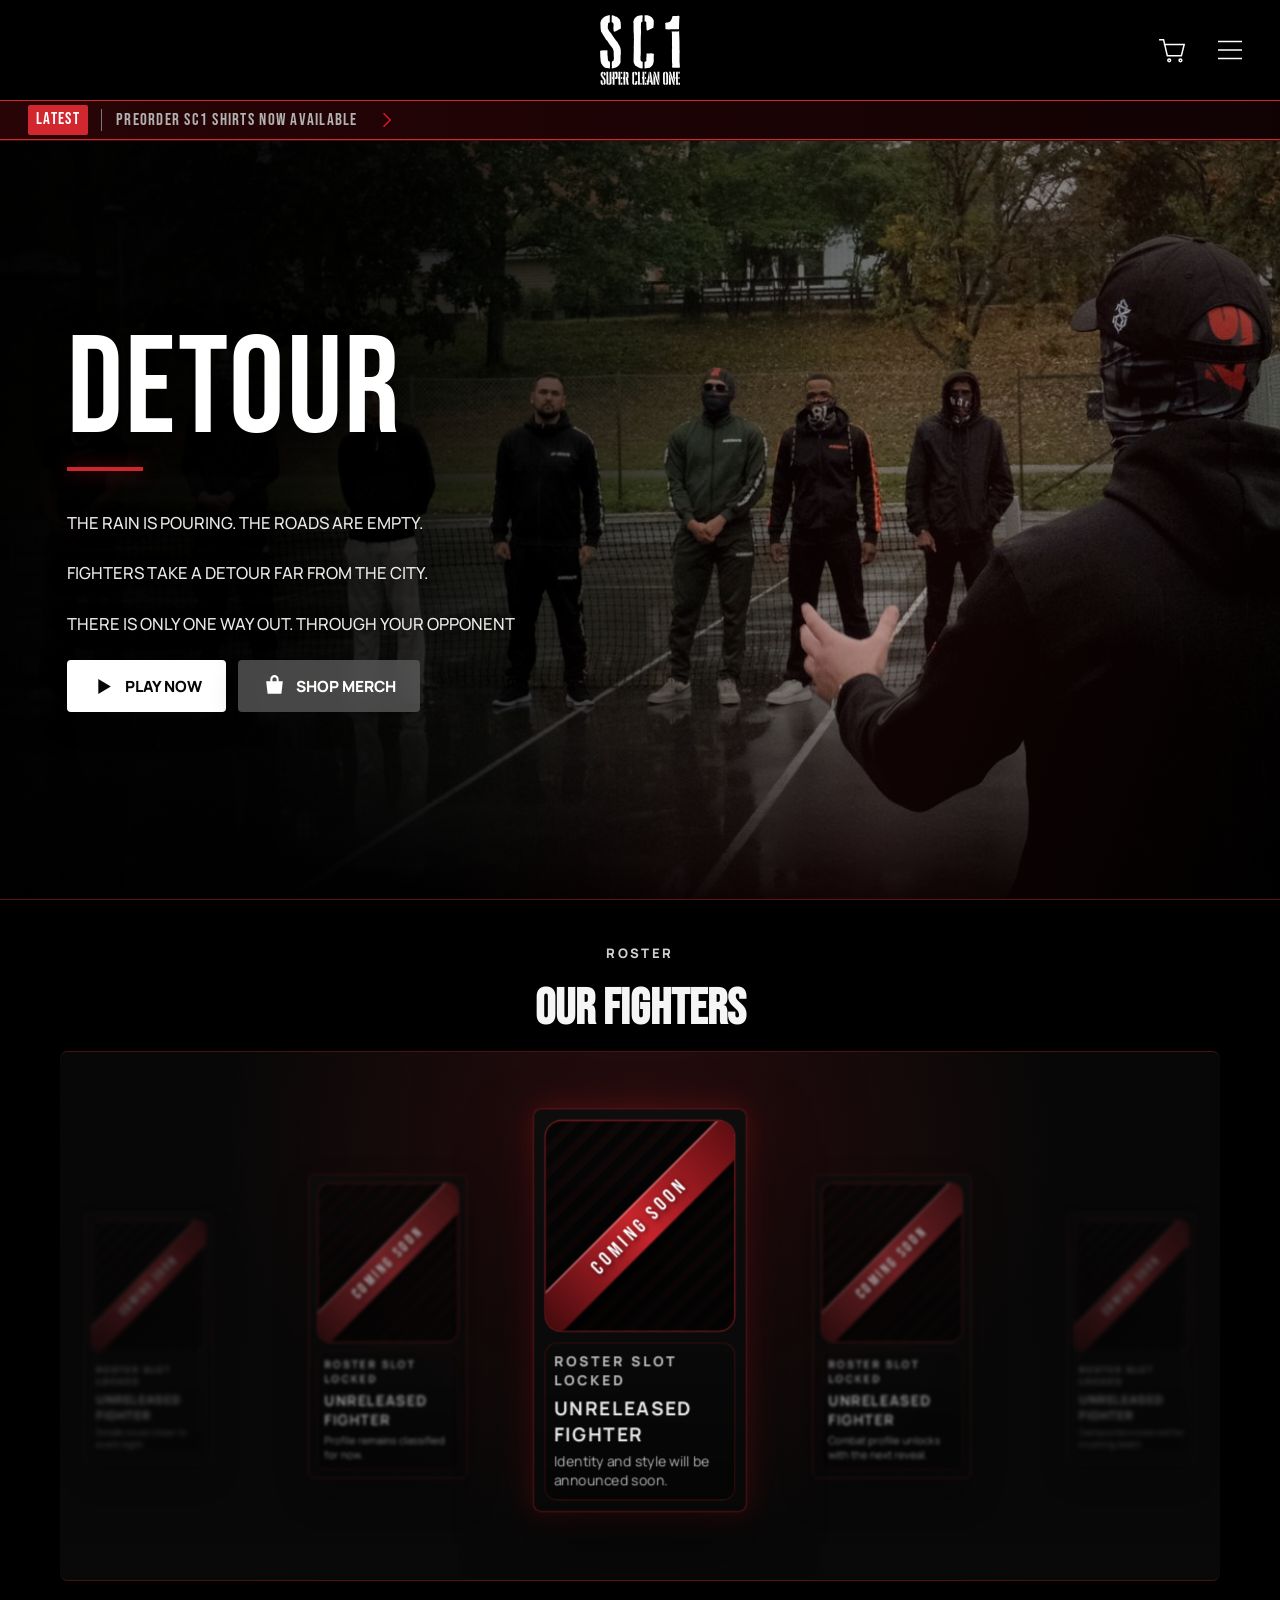
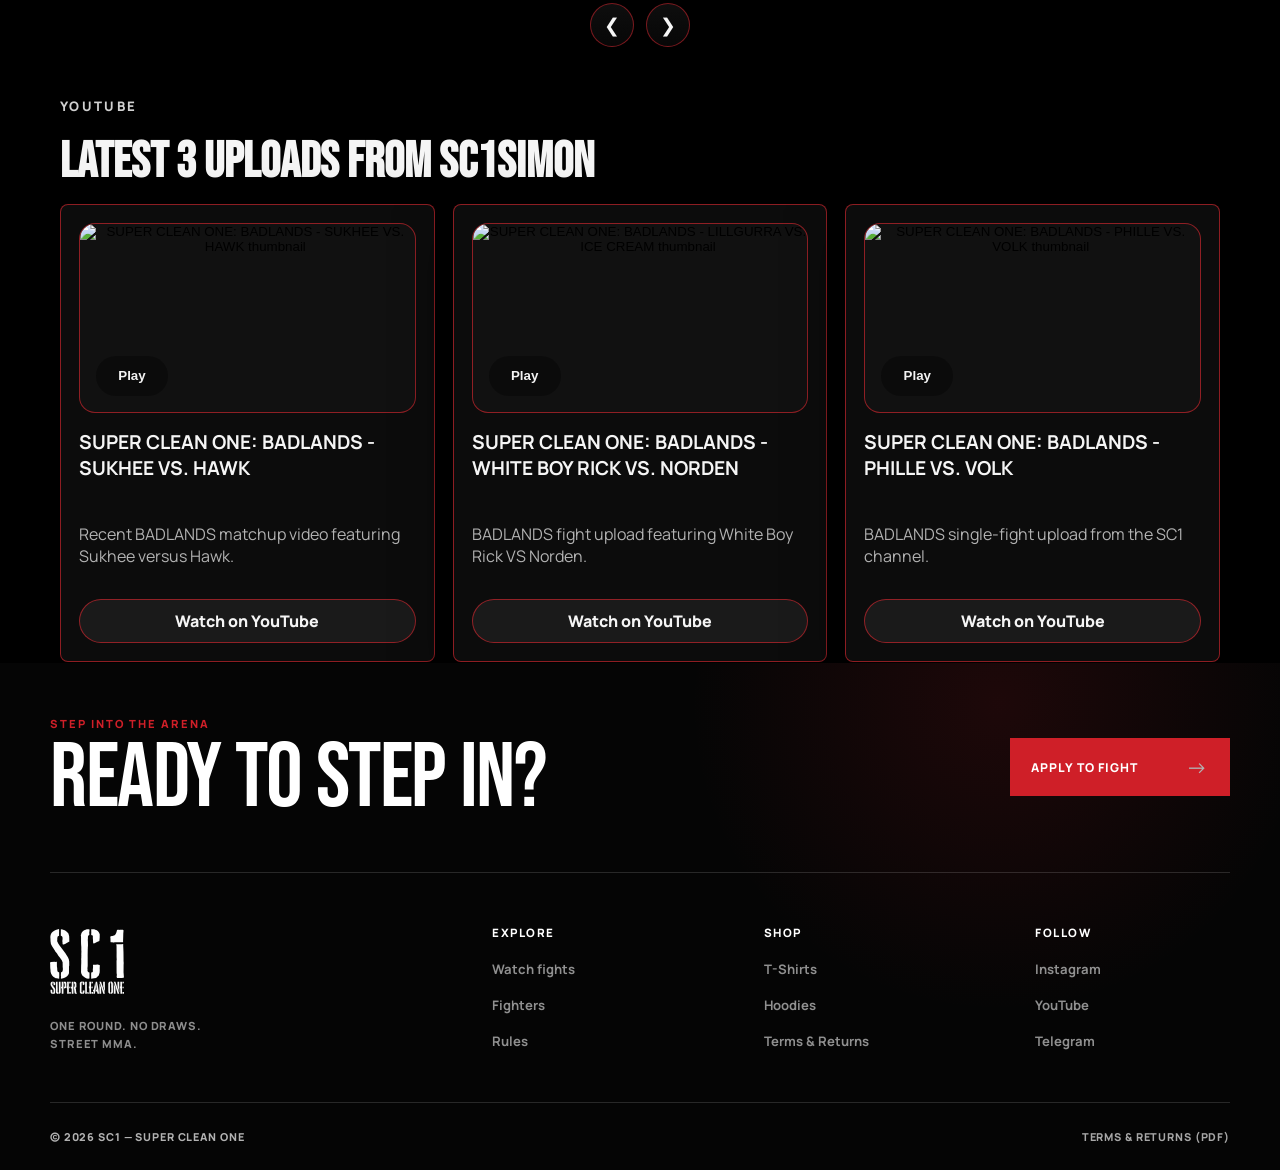
==== commit 0bfc4eac: "Update index.html" ====
--- a/index.html
+++ b/index.html
@@ -41,7 +41,7 @@
       href="https://fonts.googleapis.com/css2?family=Bebas+Neue&family=Cinzel:wght@600;700;800&family=Manrope:wght@400;500;600;700;800&display=swap"
       rel="stylesheet"
     />
-    <link rel="stylesheet" href="style.css?v=20261017hero1" />
+    <link rel="stylesheet" href="style.css?v=20261017hero3" />
     <link rel="icon" href="favicon.ico" type="image/x-icon" />
     <script type="application/ld+json">
       {
@@ -123,11 +123,12 @@
                 <h1 class="hero-feature-title" id="home-feature-title">Detour</h1>
 
                 <p class="hero-feature-description">
-                  THE RAIN IS POURING. THE ROADS ARE EMPTY. FIGHTERS TAKE A DETOUR FAR FROM THE CITY.<br>
-                  THERE IS ONLY ONE WAY OUT. THROUGH YOUR OPPONENT.
+                  THE RAIN IS POURING. THE ROADS ARE EMPTY.<br>
+                  FIGHTERS TAKE A DETOUR FAR FROM THE CITY.<br>
+                  THERE IS ONLY ONE WAY OUT. THROUGH YOUR OPPONENT
                 </p>
                 <div class="hero-actions">
-                  <a class="button hero-play-button" href="https://www.youtube.com/playlist?list=PLPYLKNd1GJ5s" target="_blank" rel="noopener noreferrer">
+                  <a class="button hero-play-button" href="https://youtube.com/playlist?list=PLbfd47KHRUJI&si=-oj9Y5ahCTFPigDM" target="_blank" rel="noopener noreferrer">
                     <svg viewBox="0 0 24 24" aria-hidden="true"><path d="M7 4.8v14.4L19 12 7 4.8Z"></path></svg>
                     PLAY NOW
                   </a>
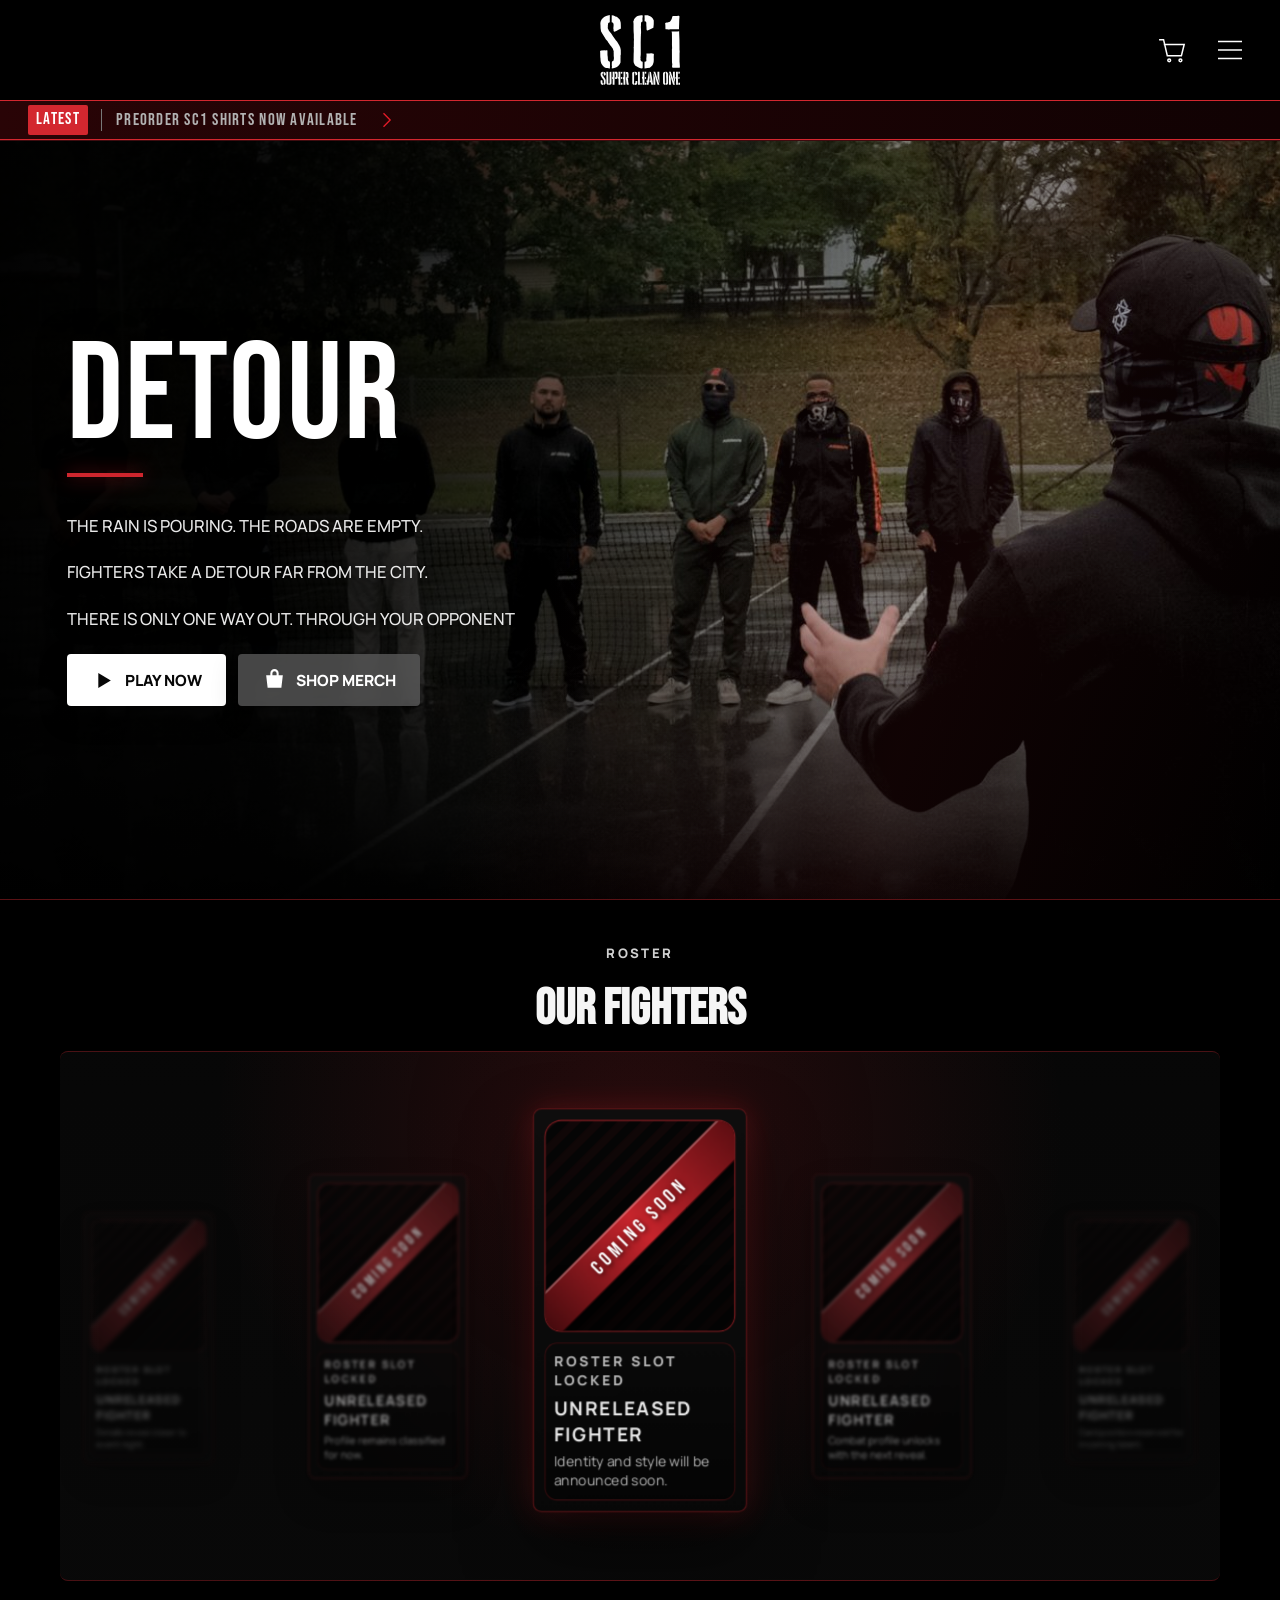
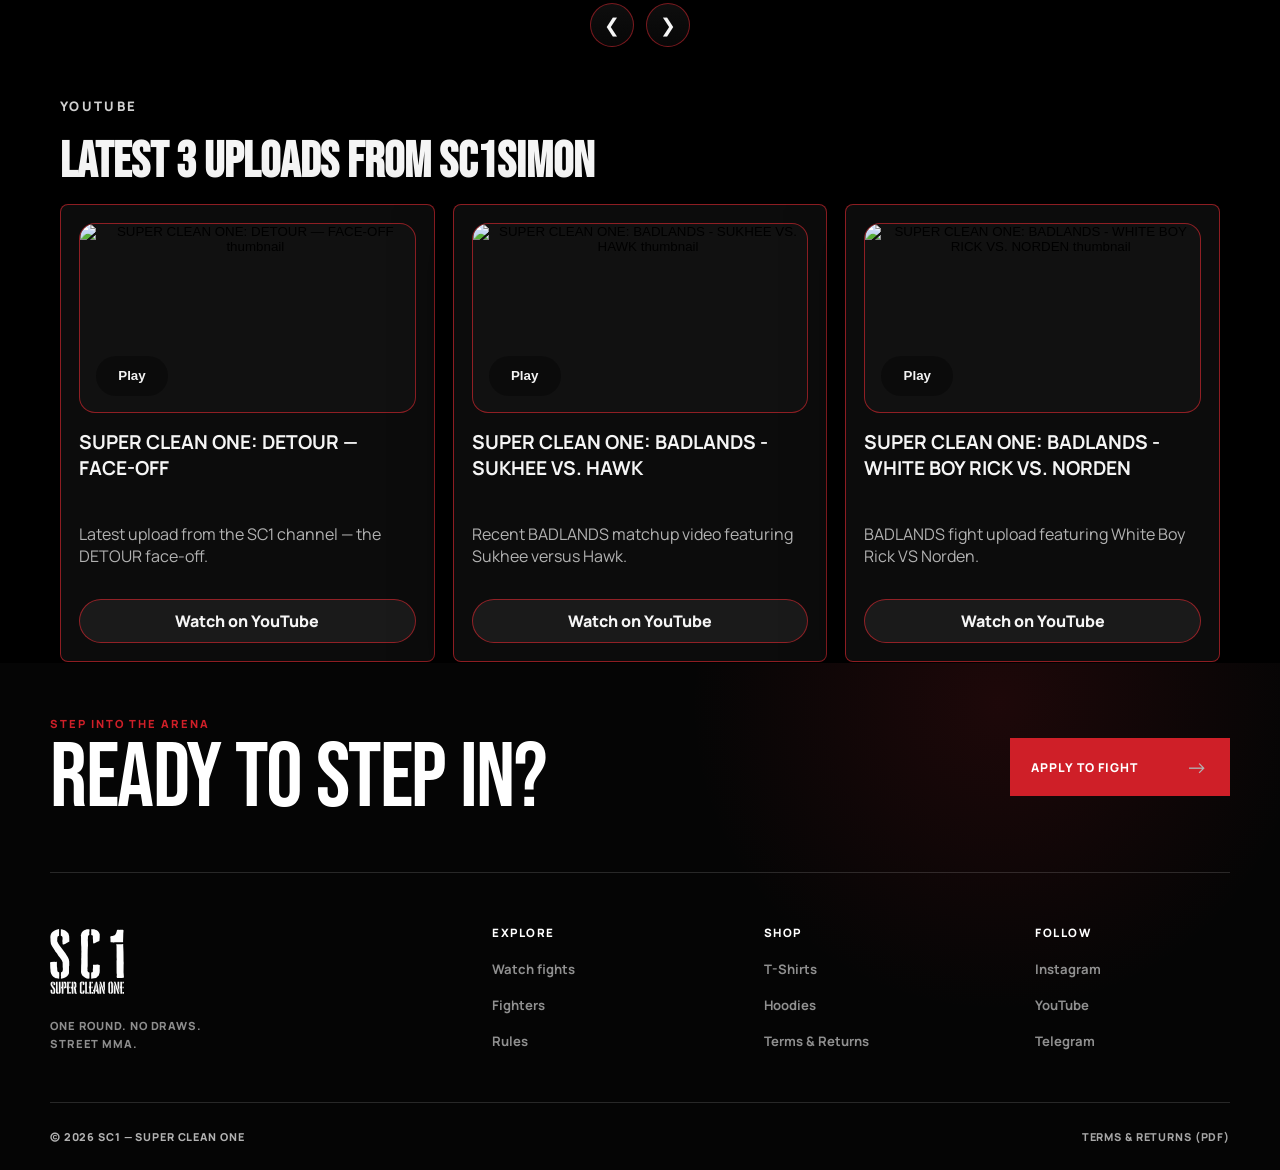
==== commit 053e693e: "Update print statement from 'Hello' to 'Goodbye'" ====
--- a/index.html
+++ b/index.html
@@ -240,6 +240,16 @@
                  <!-- <p>Youtube video selction update.</p> -->
               <div class="video-grid">
                   <article class="video-card">
+                  <button class="video-frame video-trigger" type="button" data-video-id="fT3uTLo4v2I" data-video-title="SUPER CLEAN ONE: DETOUR — FACE-OFF" aria-label="Play SUPER CLEAN ONE DETOUR FACE-OFF">
+                    <img src="https://i.ytimg.com/vi/fT3uTLo4v2I/hqdefault.jpg" alt="SUPER CLEAN ONE: DETOUR — FACE-OFF thumbnail" />
+                    <span class="play-badge">Play</span>
+                  </button>
+                  <h3>SUPER CLEAN ONE: DETOUR — FACE-OFF</h3>
+                  <p>Latest upload from the SC1 channel — the DETOUR face-off.</p>
+                  <a class="video-link" href="https://www.youtube.com/watch?v=fT3uTLo4v2I" target="_blank" rel="noopener noreferrer">Watch on YouTube</a>
+                </article>
+
+                  <article class="video-card">
                   <button class="video-frame video-trigger" type="button" data-video-id="k3VHu0-hpQ0" data-video-title="SUPER CLEAN ONE: BADLANDS - SUKHEE VS. HAWK" aria-label="Play SUPER CLEAN ONE BADLANDS SUKHEE VS HAWK">
                     <img src="https://i.ytimg.com/vi/k3VHu0-hpQ0/hqdefault.jpg" alt="SUPER CLEAN ONE: BADLANDS - SUKHEE VS. HAWK thumbnail" />
                     <span class="play-badge">Play</span>
@@ -250,23 +260,14 @@
                 </article>
 
                    <article class="video-card">
-                    <button class="video-frame video-trigger" type="button" data-video-id="allAbmKfoO0" data-video-title="SUPER CLEAN ONE: BADLANDS - LILLGURRA VS. ICE CREAM" aria-label="Play SUPER CLEAN ONE BADLANDS LILLGURRA VS ICE CREAM">
-                    <img src="https://img.youtube.com/vi/allAbmKfoO0/hqdefault.jpg" alt="SUPER CLEAN ONE: BADLANDS - LILLGURRA VS. ICE CREAM thumbnail" />
+                    <button class="video-frame video-trigger" type="button" data-video-id="allAbmKfoO0" data-video-title="SUPER CLEAN ONE: BADLANDS - WHITE BOY RICK VS. NORDEN" aria-label="Play SUPER CLEAN ONE BADLANDS WHITE BOY RICK VS NORDEN">
+                    <img src="https://img.youtube.com/vi/allAbmKfoO0/hqdefault.jpg" alt="SUPER CLEAN ONE: BADLANDS - WHITE BOY RICK VS. NORDEN thumbnail" />
                     <span class="play-badge">Play</span>
                     </button>
                     <h3>SUPER CLEAN ONE: BADLANDS - WHITE BOY RICK VS. NORDEN</h3>
                     <p>BADLANDS fight upload featuring White Boy Rick VS Norden.</p>
                     <a class="video-link" href="https://youtu.be/allAbmKfoO0?si=AfAGwlllGnm7_3hS" target="_blank" rel="noopener noreferrer">Watch on YouTube</a>
                   </article>
-                <article class="video-card">
-                  <button class="video-frame video-trigger" type="button" data-video-id="M23rOOVJ6Jk" data-video-title="SUPER CLEAN ONE: BADLANDS - PHILLE VS. VOLK" aria-label="Play SUPER CLEAN ONE BADLANDS PHILLE VS VOLK">
-                    <img src="https://i.ytimg.com/vi/M23rOOVJ6Jk/hqdefault.jpg" alt="SUPER CLEAN ONE: BADLANDS - PHILLE VS. VOLK thumbnail" />
-                    <span class="play-badge">Play</span>
-                  </button>
-                  <h3>SUPER CLEAN ONE: BADLANDS - PHILLE VS. VOLK</h3>
-                  <p>BADLANDS single-fight upload from the SC1 channel.</p>
-                  <a class="video-link" href="https://www.youtube.com/watch?v=M23rOOVJ6Jk" target="_blank" rel="noopener noreferrer">Watch on YouTube</a>
-                </article>
 
               </div>
             </section>
--- a/style.css
+++ b/style.css
@@ -3581,7 +3581,7 @@
   font-family: "Manrope", sans-serif;
   font-size: clamp(1rem, 1.3vw, 1.22rem);
   font-weight: 500;
-  line-height: 1.52;
+  line-height: 1.4;
 }
 
 .app-view[data-view="home"] .hero-actions {
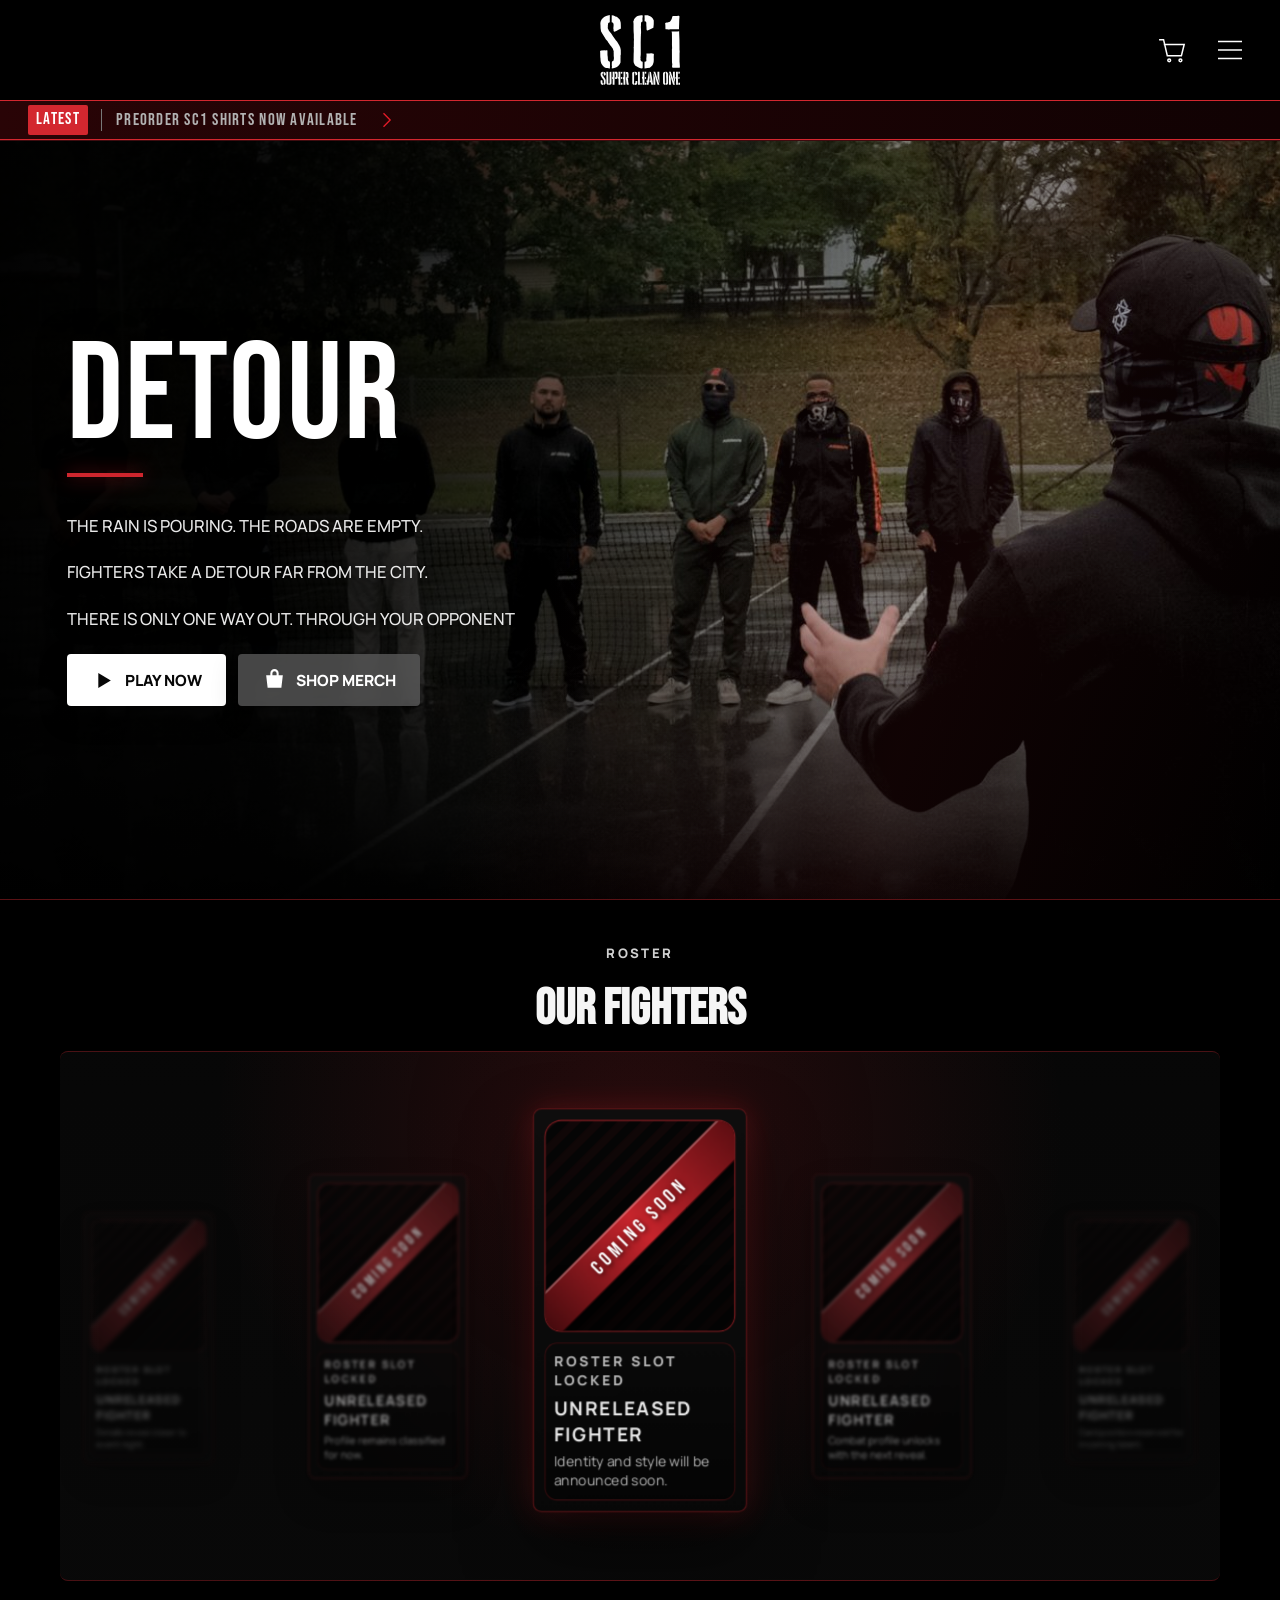
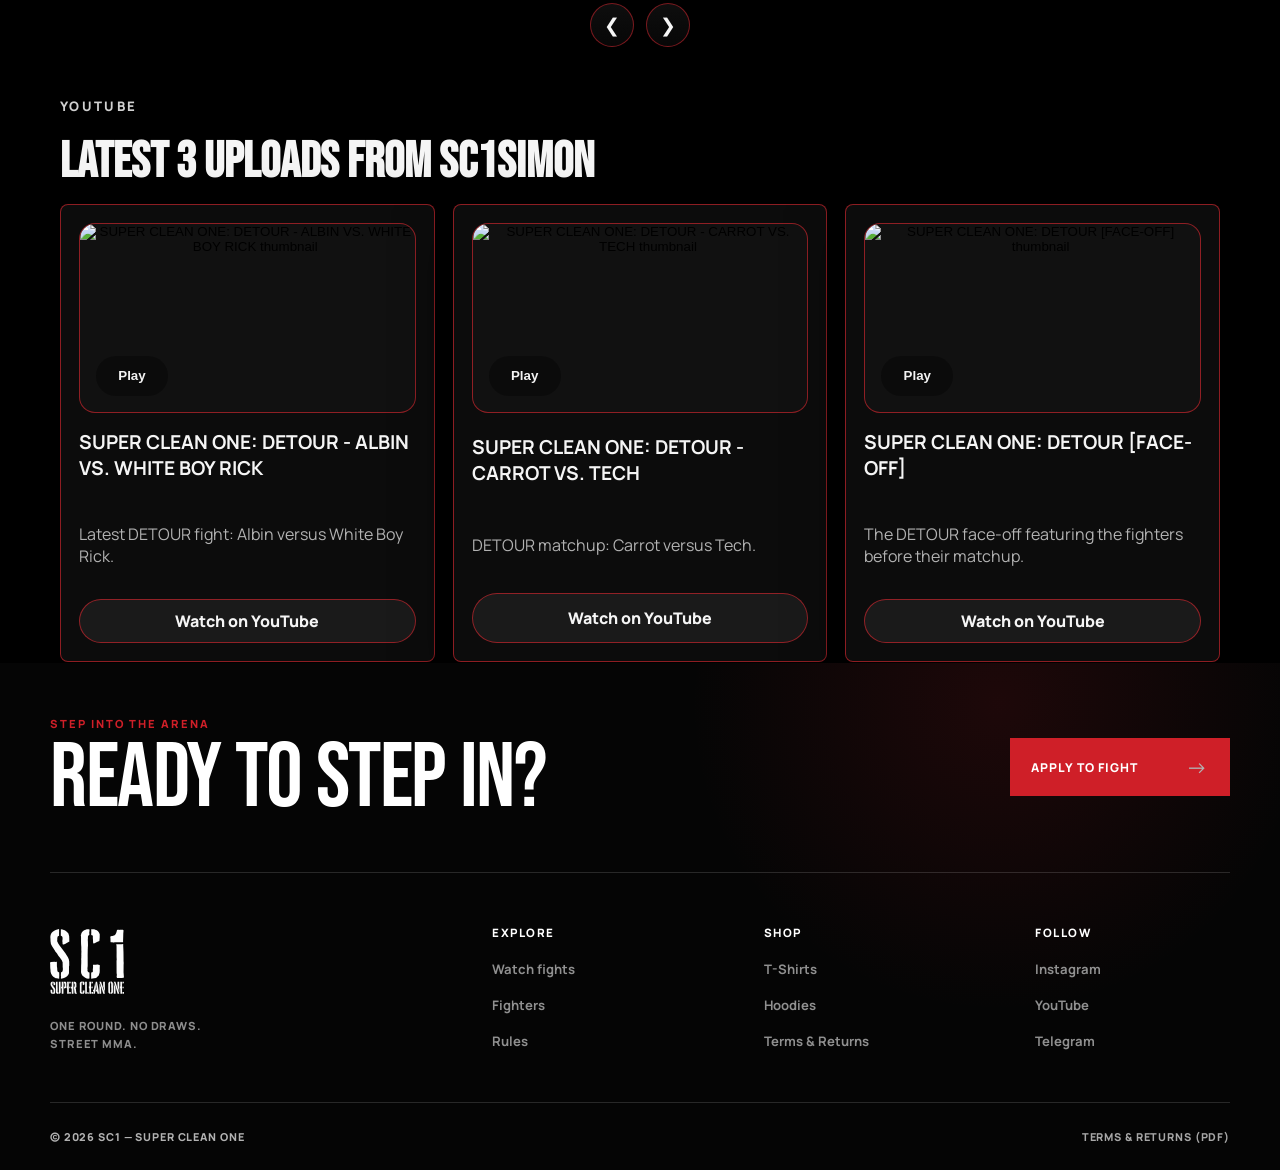
==== commit 7850fd75: "updated yt" ====
--- a/index.html
+++ b/index.html
@@ -231,7 +231,6 @@
                 </div>
               </div>
             </section>
-
             <section class="section wrap" id="videos">
               <div class="section-heading">
                 <p class="eyebrow">YouTube</p>
@@ -240,33 +239,33 @@
                  <!-- <p>Youtube video selction update.</p> -->
               <div class="video-grid">
                   <article class="video-card">
-                  <button class="video-frame video-trigger" type="button" data-video-id="fT3uTLo4v2I" data-video-title="SUPER CLEAN ONE: DETOUR — FACE-OFF" aria-label="Play SUPER CLEAN ONE DETOUR FACE-OFF">
-                    <img src="https://i.ytimg.com/vi/fT3uTLo4v2I/hqdefault.jpg" alt="SUPER CLEAN ONE: DETOUR — FACE-OFF thumbnail" />
+                  <button class="video-frame video-trigger" type="button" data-video-id="tKsBWWlE6uY" data-video-title="SUPER CLEAN ONE: DETOUR - ALBIN VS. WHITE BOY RICK" aria-label="Play SUPER CLEAN ONE DETOUR ALBIN VS WHITE BOY RICK">
+                    <img src="https://i.ytimg.com/vi/tKsBWWlE6uY/hqdefault.jpg" alt="SUPER CLEAN ONE: DETOUR - ALBIN VS. WHITE BOY RICK thumbnail" />
                     <span class="play-badge">Play</span>
                   </button>
-                  <h3>SUPER CLEAN ONE: DETOUR — FACE-OFF</h3>
-                  <p>Latest upload from the SC1 channel — the DETOUR face-off.</p>
-                  <a class="video-link" href="https://www.youtube.com/watch?v=fT3uTLo4v2I" target="_blank" rel="noopener noreferrer">Watch on YouTube</a>
+                  <h3>SUPER CLEAN ONE: DETOUR - ALBIN VS. WHITE BOY RICK</h3>
+                  <p>Latest DETOUR fight: Albin versus White Boy Rick.</p>
+                  <a class="video-link" href="https://www.youtube.com/watch?v=tKsBWWlE6uY" target="_blank" rel="noopener noreferrer">Watch on YouTube</a>
                 </article>
 
                   <article class="video-card">
-                  <button class="video-frame video-trigger" type="button" data-video-id="k3VHu0-hpQ0" data-video-title="SUPER CLEAN ONE: BADLANDS - SUKHEE VS. HAWK" aria-label="Play SUPER CLEAN ONE BADLANDS SUKHEE VS HAWK">
-                    <img src="https://i.ytimg.com/vi/k3VHu0-hpQ0/hqdefault.jpg" alt="SUPER CLEAN ONE: BADLANDS - SUKHEE VS. HAWK thumbnail" />
+                  <button class="video-frame video-trigger" type="button" data-video-id="POfg8VDu0mw" data-video-title="SUPER CLEAN ONE: DETOUR - CARROT VS. TECH" aria-label="Play SUPER CLEAN ONE DETOUR CARROT VS TECH">
+                    <img src="https://i.ytimg.com/vi/POfg8VDu0mw/hqdefault.jpg" alt="SUPER CLEAN ONE: DETOUR - CARROT VS. TECH thumbnail" />
                     <span class="play-badge">Play</span>
                   </button>
-                  <h3>SUPER CLEAN ONE: BADLANDS - SUKHEE VS. HAWK</h3>
-                  <p>Recent BADLANDS matchup video featuring Sukhee versus Hawk.</p>
-                  <a class="video-link" href="https://www.youtube.com/watch?v=k3VHu0-hpQ0&t=8s" target="_blank" rel="noopener noreferrer">Watch on YouTube</a>
+                  <h3>SUPER CLEAN ONE: DETOUR - CARROT VS. TECH</h3>
+                  <p>DETOUR matchup: Carrot versus Tech.</p>
+                  <a class="video-link" href="https://www.youtube.com/watch?v=POfg8VDu0mw&amp;t=8s" target="_blank" rel="noopener noreferrer">Watch on YouTube</a>
                 </article>
 
                    <article class="video-card">
-                    <button class="video-frame video-trigger" type="button" data-video-id="allAbmKfoO0" data-video-title="SUPER CLEAN ONE: BADLANDS - WHITE BOY RICK VS. NORDEN" aria-label="Play SUPER CLEAN ONE BADLANDS WHITE BOY RICK VS NORDEN">
-                    <img src="https://img.youtube.com/vi/allAbmKfoO0/hqdefault.jpg" alt="SUPER CLEAN ONE: BADLANDS - WHITE BOY RICK VS. NORDEN thumbnail" />
+                    <button class="video-frame video-trigger" type="button" data-video-id="fT3uTLo4v2I" data-video-title="SUPER CLEAN ONE: DETOUR [FACE-OFF]" aria-label="Play SUPER CLEAN ONE DETOUR FACE-OFF">
+                    <img src="https://img.youtube.com/vi/fT3uTLo4v2I/hqdefault.jpg" alt="SUPER CLEAN ONE: DETOUR [FACE-OFF] thumbnail" />
                     <span class="play-badge">Play</span>
                     </button>
-                    <h3>SUPER CLEAN ONE: BADLANDS - WHITE BOY RICK VS. NORDEN</h3>
-                    <p>BADLANDS fight upload featuring White Boy Rick VS Norden.</p>
-                    <a class="video-link" href="https://youtu.be/allAbmKfoO0?si=AfAGwlllGnm7_3hS" target="_blank" rel="noopener noreferrer">Watch on YouTube</a>
+                    <h3>SUPER CLEAN ONE: DETOUR [FACE-OFF]</h3>
+                    <p>The DETOUR face-off featuring the fighters before their matchup.</p>
+                    <a class="video-link" href="https://www.youtube.com/watch?v=fT3uTLo4v2I&amp;list=RDfT3uTLo4v2I&amp;start_radio=1" target="_blank" rel="noopener noreferrer">Watch on YouTube</a>
                   </article>
 
               </div>
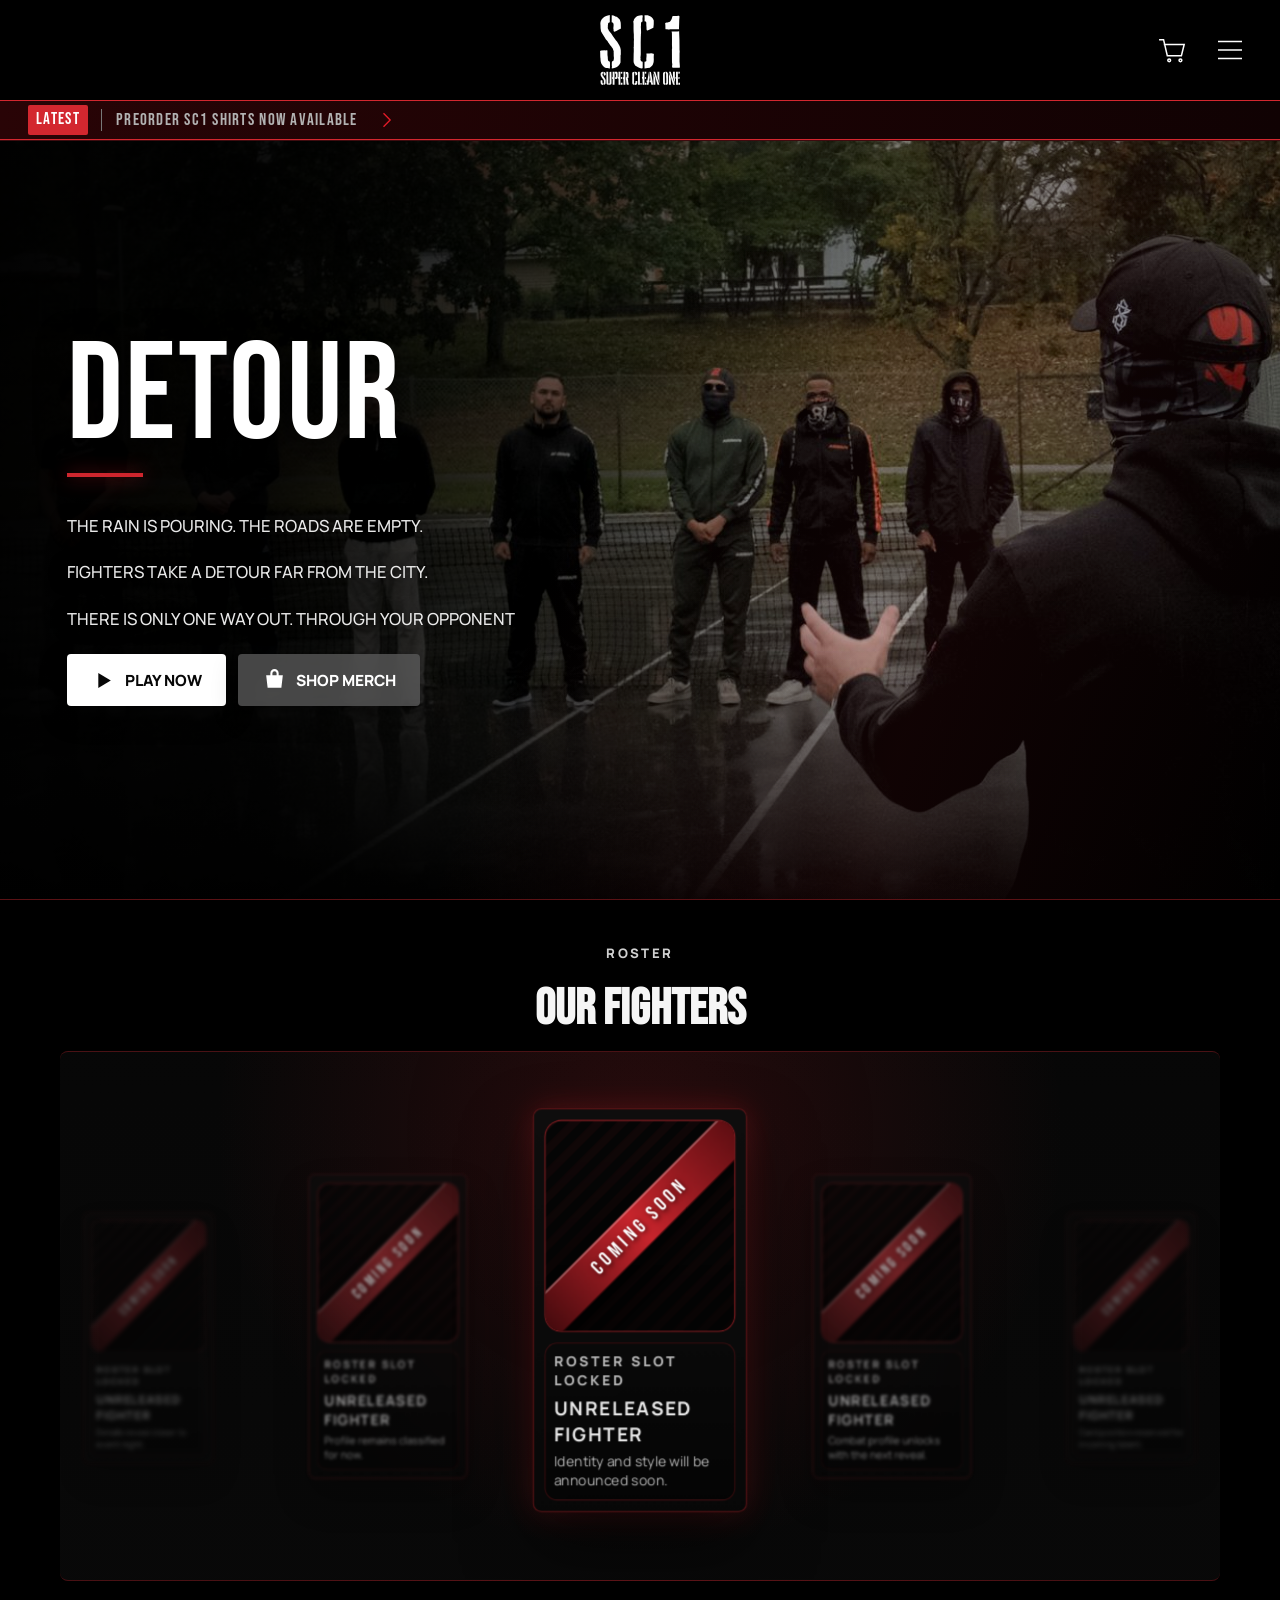
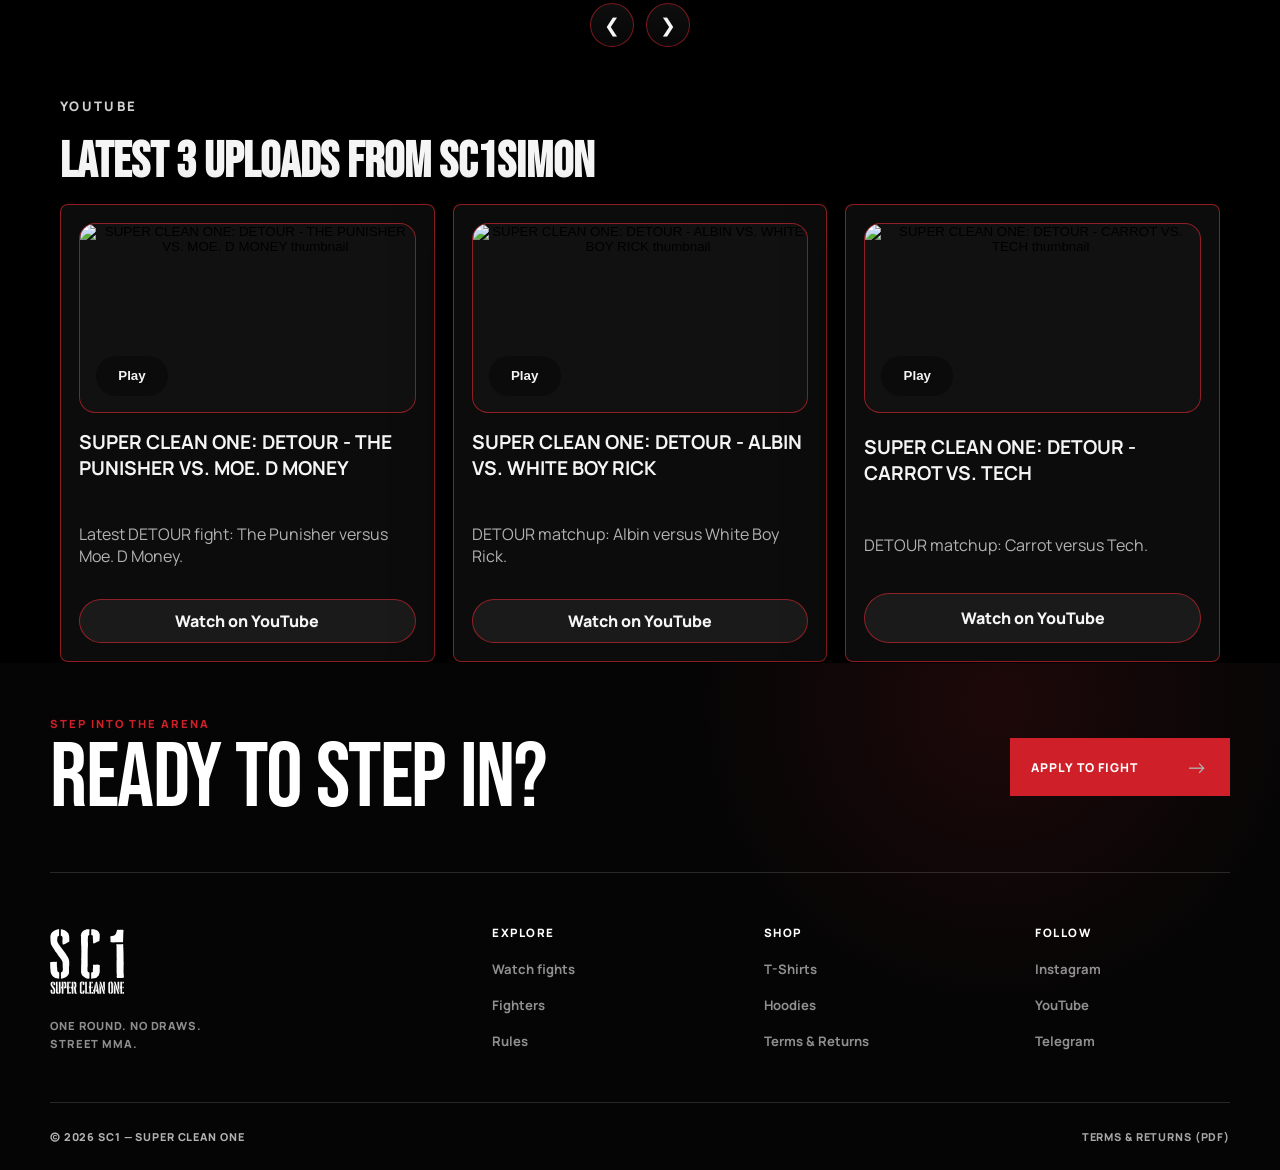
==== commit 85707022: "Add files via upload" ====
--- a/index.html
+++ b/index.html
@@ -41,7 +41,7 @@
       href="https://fonts.googleapis.com/css2?family=Bebas+Neue&family=Cinzel:wght@600;700;800&family=Manrope:wght@400;500;600;700;800&display=swap"
       rel="stylesheet"
     />
-    <link rel="stylesheet" href="style.css?v=20261017hero3" />
+    <link rel="stylesheet" href="style.css?v=20261109rulesplain2" />
     <link rel="icon" href="favicon.ico" type="image/x-icon" />
     <script type="application/ld+json">
       {
@@ -231,6 +231,7 @@
                 </div>
               </div>
             </section>
+
             <section class="section wrap" id="videos">
               <div class="section-heading">
                 <p class="eyebrow">YouTube</p>
@@ -238,129 +239,39 @@
               </div>
                  <!-- <p>Youtube video selction update.</p> -->
               <div class="video-grid">
+                  <article class="video-card">
+                  <button class="video-frame video-trigger" type="button" data-video-id="psCDxmIy8Ag" data-video-title="SUPER CLEAN ONE: DETOUR - THE PUNISHER VS. MOE. D MONEY" aria-label="Play SUPER CLEAN ONE DETOUR THE PUNISHER VS MOE D MONEY">
+                    <img src="https://i.ytimg.com/vi/psCDxmIy8Ag/hqdefault.jpg" alt="SUPER CLEAN ONE: DETOUR - THE PUNISHER VS. MOE. D MONEY thumbnail" />
+                    <span class="play-badge">Play</span>
+                  </button>
+                  <h3>SUPER CLEAN ONE: DETOUR - THE PUNISHER VS. MOE. D MONEY</h3>
+                  <p>Latest DETOUR fight: The Punisher versus Moe. D Money.</p>
+                  <a class="video-link" href="https://www.youtube.com/watch?v=psCDxmIy8Ag" target="_blank" rel="noopener noreferrer">Watch on YouTube</a>
+                </article>
+
                   <article class="video-card">
                   <button class="video-frame video-trigger" type="button" data-video-id="tKsBWWlE6uY" data-video-title="SUPER CLEAN ONE: DETOUR - ALBIN VS. WHITE BOY RICK" aria-label="Play SUPER CLEAN ONE DETOUR ALBIN VS WHITE BOY RICK">
                     <img src="https://i.ytimg.com/vi/tKsBWWlE6uY/hqdefault.jpg" alt="SUPER CLEAN ONE: DETOUR - ALBIN VS. WHITE BOY RICK thumbnail" />
                     <span class="play-badge">Play</span>
                   </button>
                   <h3>SUPER CLEAN ONE: DETOUR - ALBIN VS. WHITE BOY RICK</h3>
-                  <p>Latest DETOUR fight: Albin versus White Boy Rick.</p>
+                  <p>DETOUR matchup: Albin versus White Boy Rick.</p>
                   <a class="video-link" href="https://www.youtube.com/watch?v=tKsBWWlE6uY" target="_blank" rel="noopener noreferrer">Watch on YouTube</a>
                 </article>
 
-                  <article class="video-card">
-                  <button class="video-frame video-trigger" type="button" data-video-id="POfg8VDu0mw" data-video-title="SUPER CLEAN ONE: DETOUR - CARROT VS. TECH" aria-label="Play SUPER CLEAN ONE DETOUR CARROT VS TECH">
-                    <img src="https://i.ytimg.com/vi/POfg8VDu0mw/hqdefault.jpg" alt="SUPER CLEAN ONE: DETOUR - CARROT VS. TECH thumbnail" />
-                    <span class="play-badge">Play</span>
-                  </button>
-                  <h3>SUPER CLEAN ONE: DETOUR - CARROT VS. TECH</h3>
-                  <p>DETOUR matchup: Carrot versus Tech.</p>
-                  <a class="video-link" href="https://www.youtube.com/watch?v=POfg8VDu0mw&amp;t=8s" target="_blank" rel="noopener noreferrer">Watch on YouTube</a>
-                </article>
-
                    <article class="video-card">
-                    <button class="video-frame video-trigger" type="button" data-video-id="fT3uTLo4v2I" data-video-title="SUPER CLEAN ONE: DETOUR [FACE-OFF]" aria-label="Play SUPER CLEAN ONE DETOUR FACE-OFF">
-                    <img src="https://img.youtube.com/vi/fT3uTLo4v2I/hqdefault.jpg" alt="SUPER CLEAN ONE: DETOUR [FACE-OFF] thumbnail" />
+                   <button class="video-frame video-trigger" type="button" data-video-id="POfg8VDu0mw" data-video-title="SUPER CLEAN ONE: DETOUR - CARROT VS. TECH" aria-label="Play SUPER CLEAN ONE DETOUR CARROT VS TECH">
+                    <img src="https://img.youtube.com/vi/POfg8VDu0mw/hqdefault.jpg" alt="SUPER CLEAN ONE: DETOUR - CARROT VS. TECH thumbnail" />
                     <span class="play-badge">Play</span>
                     </button>
-                    <h3>SUPER CLEAN ONE: DETOUR [FACE-OFF]</h3>
-                    <p>The DETOUR face-off featuring the fighters before their matchup.</p>
-                    <a class="video-link" href="https://www.youtube.com/watch?v=fT3uTLo4v2I&amp;list=RDfT3uTLo4v2I&amp;start_radio=1" target="_blank" rel="noopener noreferrer">Watch on YouTube</a>
+                    <h3>SUPER CLEAN ONE: DETOUR - CARROT VS. TECH</h3>
+                    <p>DETOUR matchup: Carrot versus Tech.</p>
+                    <a class="video-link" href="https://www.youtube.com/watch?v=POfg8VDu0mw&amp;t=8s" target="_blank" rel="noopener noreferrer">Watch on YouTube</a>
                   </article>
 
               </div>
             </section>
           </main>
-        </section>
-
-        <section class="app-view" data-view="about">
-          <div class="about-shell wrap">
-            <div class="about-hero-card">
-              <p class="about-eyebrow">SC1 Rules</p>
-              <h1>sc1simon – ONE ROUND MMA BATTLE 1v1</h1>
-              <p class="about-intro">Official competition rules for the SC1 one-round format, designed for controlled full-contact competition with fighter safety as the priority.</p>
-            </div>
-
-            <div class="about-quick-nav" aria-label="SC1 rules sections">
-              <button class="about-quick-link" type="button" data-about-target="about-format">Format</button>
-              <button class="about-quick-link" type="button" data-about-target="about-equipment">Equipment</button>
-              <button class="about-quick-link" type="button" data-about-target="about-techniques">Techniques</button>
-              <button class="about-quick-link" type="button" data-about-target="about-safety">Safety</button>
-              <button class="about-quick-link" type="button" data-about-target="about-compensation">Compensation</button>
-              <button class="about-quick-link" type="button" data-about-target="about-conduct">Conduct</button>
-            </div>
-
-            <div class="about-grid">
-              <article class="about-card about-card--feature" id="about-format">
-                <h2>1. Format</h2>
-                <ul>
-                  <li>The match consists of one round with no time limit.</li>
-                  <li>The bout may be decided by knockout, technical knockout, choke submission, or referee stoppage.</li>
-                  <li>The referee may stop or conclude the match at any time in the interest of fighter safety.</li>
-                  <li>The match is conducted as controlled full contact competition under these rules.</li>
-                  <li>Participation is voluntary and based on informed consent.</li>
-                </ul>
-              </article>
-
-              <article class="about-card about-card--side" id="about-equipment">
-                <h2>2. Equipment</h2>
-                <ul>
-                  <li>Mandatory MMA gloves, provided by SC1.</li>
-                  <li>Mandatory mouthguard, provided by fighter.</li>
-                  <li>Mandatory groin protection, provided by fighter.</li>
-                  <li>Optional hand wraps, provided by fighter.</li>
-                </ul>
-              </article>
-
-              <article class="about-card about-card--feature" id="about-techniques">
-                <h2>3. Permitted Techniques</h2>
-                <ul>
-                  <li>Punches, elbows, kicks, knees and headbutts.</li>
-                  <li>Wrestling, clinch work, takedowns, and positional control.</li>
-                  <li>Choke submissions.</li>
-                  <li>Pulling clothes.</li>
-                  <li>Grabbing the fence.</li>
-                </ul>
-                <h3>Prohibited Techniques</h3>
-                <ul>
-                  <li>Joint locks or limb submissions.</li>
-                  <li>Strikes to the back of the head, spine, groin, or throat.</li>
-                  <li>Knees or kicks to the head of a grounded opponent (grounded as in any of the following parts touch the ground: knee, elbow, buttocks).</li>
-                  <li>Eye gouging, biting or pulling hair.</li>
-                </ul>
-                <p class="about-note">The referee has final authority over rule enforcement.</p>
-              </article>
-
-              <article class="about-card about-card--side" id="about-safety">
-                <h2>4. Safety and Consent</h2>
-                <ul>
-                  <li>Fighters compete only while conscious and able to defend themselves.</li>
-                  <li>If a fighter loses consciousness or cannot intelligently defend, the referee will immediately stop the match.</li>
-                  <li>No further contact is permitted after a stoppage.</li>
-                </ul>
-              </article>
-
-              <article class="about-card" id="about-compensation">
-                <h2>5. Compensation</h2>
-                <ul>
-                  <li>Each fighter receives participation compensation of 500 SEK / 50 EURO upon entering the match and competing in good faith.</li>
-                  <li>An additional discretionary performance bonus of 500–2500 SEK / 50–250 EURO may be awarded based on overall performance and competitiveness.</li>
-                  <li>Total potential compensation per fighter ranges between 500–3000 SEK / 50–300 EURO.</li>
-                  <li>A fighter may voluntarily stop the match at any time, including while still capable of continuing. Doing so results in a loss and forfeits participation compensation. Safety and freedom of choice take priority.</li>
-                </ul>
-              </article>
-
-              <article class="about-card" id="about-conduct">
-                <h2>6. Matching and Conduct</h2>
-                <ul>
-                  <li>Fighters are matched as closely as possible in weight and skill level.</li>
-                  <li>Standard maximum weight difference is 5 kg unless mutually agreed.</li>
-                  <li>Unsportsmanlike conduct may result in disqualification.</li>
-                  <li>All participants acknowledge the inherent risks of full contact competition and must sign a waiver prior to competing.</li>
-                </ul>
-              </article>
-            </div>
-          </div>
         </section>
 
         <section class="app-view" data-view="webshop"></section>
@@ -381,7 +292,86 @@
               <p class="apply-or">or click here:</p>
               <a class="apply-link" href="https://telegram.me/+ohwFt9qF6LZlNjE8" target="_blank" rel="noopener noreferrer">https://telegram.me/+ohwFt9qF6LZlNjE8</a>
               <hr class="apply-divider" />
-              <a class="apply-rules-btn" href="index.html#about">RULES</a>
+              <section class="about-shell about-shell--inline" id="apply-rules" aria-labelledby="apply-rules-title">
+                <div class="about-hero-card">
+                  <p class="about-eyebrow">SC1 Rules</p>
+                  <h2 id="apply-rules-title">sc1simon – ONE ROUND MMA BATTLE 1v1</h2>
+                  <p class="about-intro">Official competition rules for the SC1 one-round format, designed for controlled full-contact competition with fighter safety as the priority.</p>
+                </div>
+                <div class="about-quick-nav" aria-label="SC1 rules sections">
+                  <button class="about-quick-link" type="button" data-about-target="about-format">Format</button>
+                  <button class="about-quick-link" type="button" data-about-target="about-equipment">Equipment</button>
+                  <button class="about-quick-link" type="button" data-about-target="about-techniques">Techniques</button>
+                  <button class="about-quick-link" type="button" data-about-target="about-safety">Safety</button>
+                  <button class="about-quick-link" type="button" data-about-target="about-compensation">Compensation</button>
+                  <button class="about-quick-link" type="button" data-about-target="about-conduct">Conduct</button>
+                </div>
+                <div class="about-grid">
+                  <article class="about-card about-card--feature" id="about-format">
+                  <h2>1. Format</h2>
+                    <ul>
+                      <li>The match consists of one round with no time limit.</li>
+                      <li>The bout may be decided by knockout, technical knockout, choke submission, or referee stoppage.</li>
+                      <li>The referee may stop or conclude the match at any time in the interest of fighter safety.</li>
+                      <li>The match is conducted as controlled full contact competition under these rules.</li>
+                      <li>Participation is voluntary and based on informed consent.</li>
+                    </ul>
+                  </article>
+                  <article class="about-card about-card--side" id="about-equipment">
+                    <h2>2. Equipment</h2>
+                    <ul>
+                      <li>Mandatory MMA gloves, provided by SC1.</li>
+                      <li>Mandatory mouthguard, provided by fighter.</li>
+                      <li>Mandatory groin protection, provided by fighter.</li>
+                      <li>Optional hand wraps, provided by fighter.</li>
+                    </ul>
+                  </article>
+                  <article class="about-card about-card--feature" id="about-techniques">
+                    <h2>3. Permitted Techniques</h2>
+                    <ul>
+                      <li>Punches, elbows, kicks, knees and headbutts.</li>
+                      <li>Wrestling, clinch work, takedowns, and positional control.</li>
+                      <li>Choke submissions.</li>
+                      <li>Pulling clothes.</li>
+                      <li>Grabbing the fence.</li>
+                    </ul>
+                    <h3>Prohibited Techniques</h3>
+                    <ul>
+                      <li>Joint locks or limb submissions.</li>
+                      <li>Strikes to the back of the head, spine, groin, or throat.</li>
+                      <li>Knees or kicks to the head of a grounded opponent (grounded as in any of the following parts touch the ground: knee, elbow, buttocks).</li>
+                      <li>Eye gouging, biting or pulling hair.</li>
+                    </ul>
+                    <p class="about-note">The referee has final authority over rule enforcement.</p>
+                  </article>
+                  <article class="about-card about-card--side" id="about-safety">
+                    <h2>4. Safety and Consent</h2>
+                    <ul>
+                      <li>Fighters compete only while conscious and able to defend themselves.</li>
+                      <li>If a fighter loses consciousness or cannot intelligently defend, the referee will immediately stop the match.</li>
+                      <li>No further contact is permitted after a stoppage.</li>
+                    </ul>
+                  </article>
+                  <article class="about-card" id="about-compensation">
+                    <h2>5. Compensation</h2>
+                    <ul>
+                      <li>Each fighter receives participation compensation of 500 SEK / 50 EURO upon entering the match and competing in good faith.</li>
+                      <li>An additional discretionary performance bonus of 500–2500 SEK / 50–250 EURO may be awarded based on overall performance and competitiveness.</li>
+                      <li>Total potential compensation per fighter ranges between 500–3000 SEK / 50–300 EURO.</li>
+                      <li>A fighter may voluntarily stop the match at any time, including while still capable of continuing. Doing so results in a loss and forfeits participation compensation. Safety and freedom of choice take priority.</li>
+                    </ul>
+                  </article>
+                  <article class="about-card" id="about-conduct">
+                    <h2>6. Matching and Conduct</h2>
+                    <ul>
+                      <li>Fighters are matched as closely as possible in weight and skill level.</li>
+                      <li>Standard maximum weight difference is 5 kg unless mutually agreed.</li>
+                      <li>Unsportsmanlike conduct may result in disqualification.</li>
+                      <li>All participants acknowledge the inherent risks of full contact competition and must sign a waiver prior to competing.</li>
+                    </ul>
+                  </article>
+                </div>
+              </section>
               <p class="apply-help"><em>If you are having trouble with the Telegram app, Follow this instructions:</em></p>
               <p class="apply-help"><em>If you can't send a message to us in Telegram because of the problem that we are not "mutual contact", simply follow this steps: When you reach homescreen, tap the search icon at the top right. Type: Spam info bot and open the chat Press on RESTART and then "Can't message non-contacts" and then confirm the last question.</em></p>
             </section>
@@ -403,6 +393,6 @@
 
     <script src="sc1-config.js"></script>
     <script src="navigation.js?v=20260930nav4"></script>
-    <script src="app.js?v=20260930nav2"></script>
+    <script src="app.js?v=20261109rulesinline1"></script>
   </body>
 </html>
--- a/style.css
+++ b/style.css
@@ -673,6 +673,18 @@
   align-items: center;
   gap: 16px;
 }
+
+.about-shell--inline {
+  width: 100%;
+  padding: 18px 0 24px;
+  scroll-margin-top: 120px;
+}
+
+.about-shell--inline .about-hero-card,
+.about-shell--inline .about-quick-nav,
+.about-shell--inline .about-grid {
+  width: min(100%, 980px);
+}
 @media (max-width: 600px) {
   .apply-intro {
     padding: 0 16px;
@@ -719,7 +731,8 @@
   text-align: left;
 }
 
-.about-hero-card h1 {
+.about-hero-card h1,
+.about-hero-card h2 {
   margin: 0 0 10px;
   font-family: "Bebas Neue", Impact, sans-serif;
   font-size: clamp(2.5rem, 4.8vw, 4.25rem);
@@ -731,6 +744,11 @@
   overflow: visible;
   text-overflow: clip;
   max-width: 11ch;
+}
+
+.about-shell--inline .about-hero-card h2 {
+  font-size: clamp(1.8rem, 3.8vw, 3rem);
+  max-width: none;
 }
 
 .about-intro {
@@ -925,19 +943,6 @@
   margin: 6px 0;
 }
 
-.apply-rules-btn {
-  display: inline-flex;
-  align-items: center;
-  justify-content: center;
-  padding: 12px 22px;
-  border-radius: 8px;
-  border: 1px solid rgba(255, 255, 255, 0.32);
-  background: rgba(255, 255, 255, 0.04);
-  font-weight: 800;
-  letter-spacing: 0.1em;
-  text-transform: uppercase;
-}
-
 .apply-help {
   margin: 0;
   max-width: 72ch;
@@ -1527,77 +1532,6 @@
   height: 100%;
   border: 0;
   display: block;
-}
-
-.rules-modal[hidden] {
-  display: none;
-}
-
-.rules-modal {
-  position: fixed;
-  inset: 0;
-  z-index: 220;
-  display: grid;
-  place-items: center;
-  padding: 14px;
-}
-
-.rules-modal-backdrop {
-  position: absolute;
-  inset: 0;
-  background: rgba(0, 0, 0, 0.78);
-}
-
-.rules-modal-dialog {
-  position: relative;
-  z-index: 1;
-  width: min(720px, calc(100vw - 24px));
-  max-height: min(82vh, 820px);
-  overflow: auto;
-  border: 1px solid rgba(209, 36, 36, 0.95);
-  border-radius: 10px;
-  background: linear-gradient(180deg, rgba(22, 22, 22, 0.98), rgba(9, 9, 9, 0.98));
-  box-shadow: 0 36px 80px rgba(0, 0, 0, 0.62), 0 0 0 1px rgba(209, 36, 36, 0.5) inset;
-}
-
-.rules-modal-head {
-  display: flex;
-  align-items: center;
-  justify-content: space-between;
-  gap: 12px;
-  padding: 16px 18px;
-  border-bottom: 1px solid rgba(209, 36, 36, 0.72);
-}
-
-.rules-modal-head h2 {
-  margin: 0;
-  font-size: clamp(1.4rem, 2vw, 1.9rem);
-  letter-spacing: 0.04em;
-}
-
-.rules-modal-close {
-  border: 1px solid rgba(209, 36, 36, 0.95);
-  border-radius: 8px;
-  background: rgba(209, 36, 36, 0.16);
-  color: var(--ink);
-  min-width: 42px;
-  min-height: 38px;
-  font: inherit;
-  font-size: 1rem;
-  font-weight: 800;
-  cursor: pointer;
-}
-
-.rules-modal-body {
-  display: grid;
-  gap: 12px;
-  padding: 18px;
-}
-
-.rules-modal-body p {
-  margin: 0;
-  color: rgba(245, 245, 245, 0.9);
-  line-height: 1.7;
 }
 
 .feature-card,
@@ -2919,7 +2853,8 @@
     margin-bottom: 6px;
   }
 
-  .about-hero-card h1 {
+  .about-hero-card h1,
+  .about-hero-card h2 {
     font-size: clamp(1.7rem, 9vw, 2.45rem);
     line-height: 0.95;
     letter-spacing: 0.03em;
@@ -4170,3 +4105,76 @@
   display: none !important;
 }
 
+/* The Rules block on Apply is a centered text section, not a set of cards. */
+.about-shell--inline {
+  width: min(100%, 900px);
+  margin: 0 auto;
+  padding: 20px 0 28px;
+  display: grid;
+  justify-items: center;
+  gap: clamp(24px, 4vw, 38px);
+  text-align: center;
+}
+
+.about-shell--inline .about-hero-card,
+.about-shell--inline .about-card {
+  width: 100%;
+  border: 0;
+  border-radius: 0;
+  padding: 0;
+  background: transparent;
+  box-shadow: none;
+  text-align: center;
+}
+
+.about-shell--inline .about-eyebrow,
+.about-shell--inline .about-hero-card h2,
+.about-shell--inline .about-intro,
+.about-shell--inline .about-card h2,
+.about-shell--inline .about-card h3,
+.about-shell--inline .about-note {
+  max-width: 72ch;
+  margin-left: auto;
+  margin-right: auto;
+  text-align: center;
+}
+
+.about-shell--inline .about-hero-card h2 {
+  font-size: clamp(1.8rem, 4vw, 2.8rem);
+}
+
+.about-shell--inline .about-quick-nav {
+  display: none;
+}
+
+.about-shell--inline .about-grid {
+  width: 100%;
+  display: grid;
+  grid-template-columns: minmax(0, 1fr);
+  gap: clamp(24px, 4vw, 38px);
+}
+
+.about-shell--inline .about-card,
+.about-shell--inline .about-card--feature,
+.about-shell--inline .about-card--side {
+  grid-column: 1 / -1;
+}
+
+.about-shell--inline .about-card ul {
+  margin: 10px auto 0;
+  padding: 0;
+  list-style: none;
+  max-width: 72ch;
+  color: rgba(255, 255, 255, 0.76);
+  line-height: 1.75;
+}
+
+.about-shell--inline .about-card li + li {
+  margin-top: 6px;
+}
+
+.about-shell--inline .about-card h3 {
+  border: 0;
+  padding-top: 0;
+}
+
